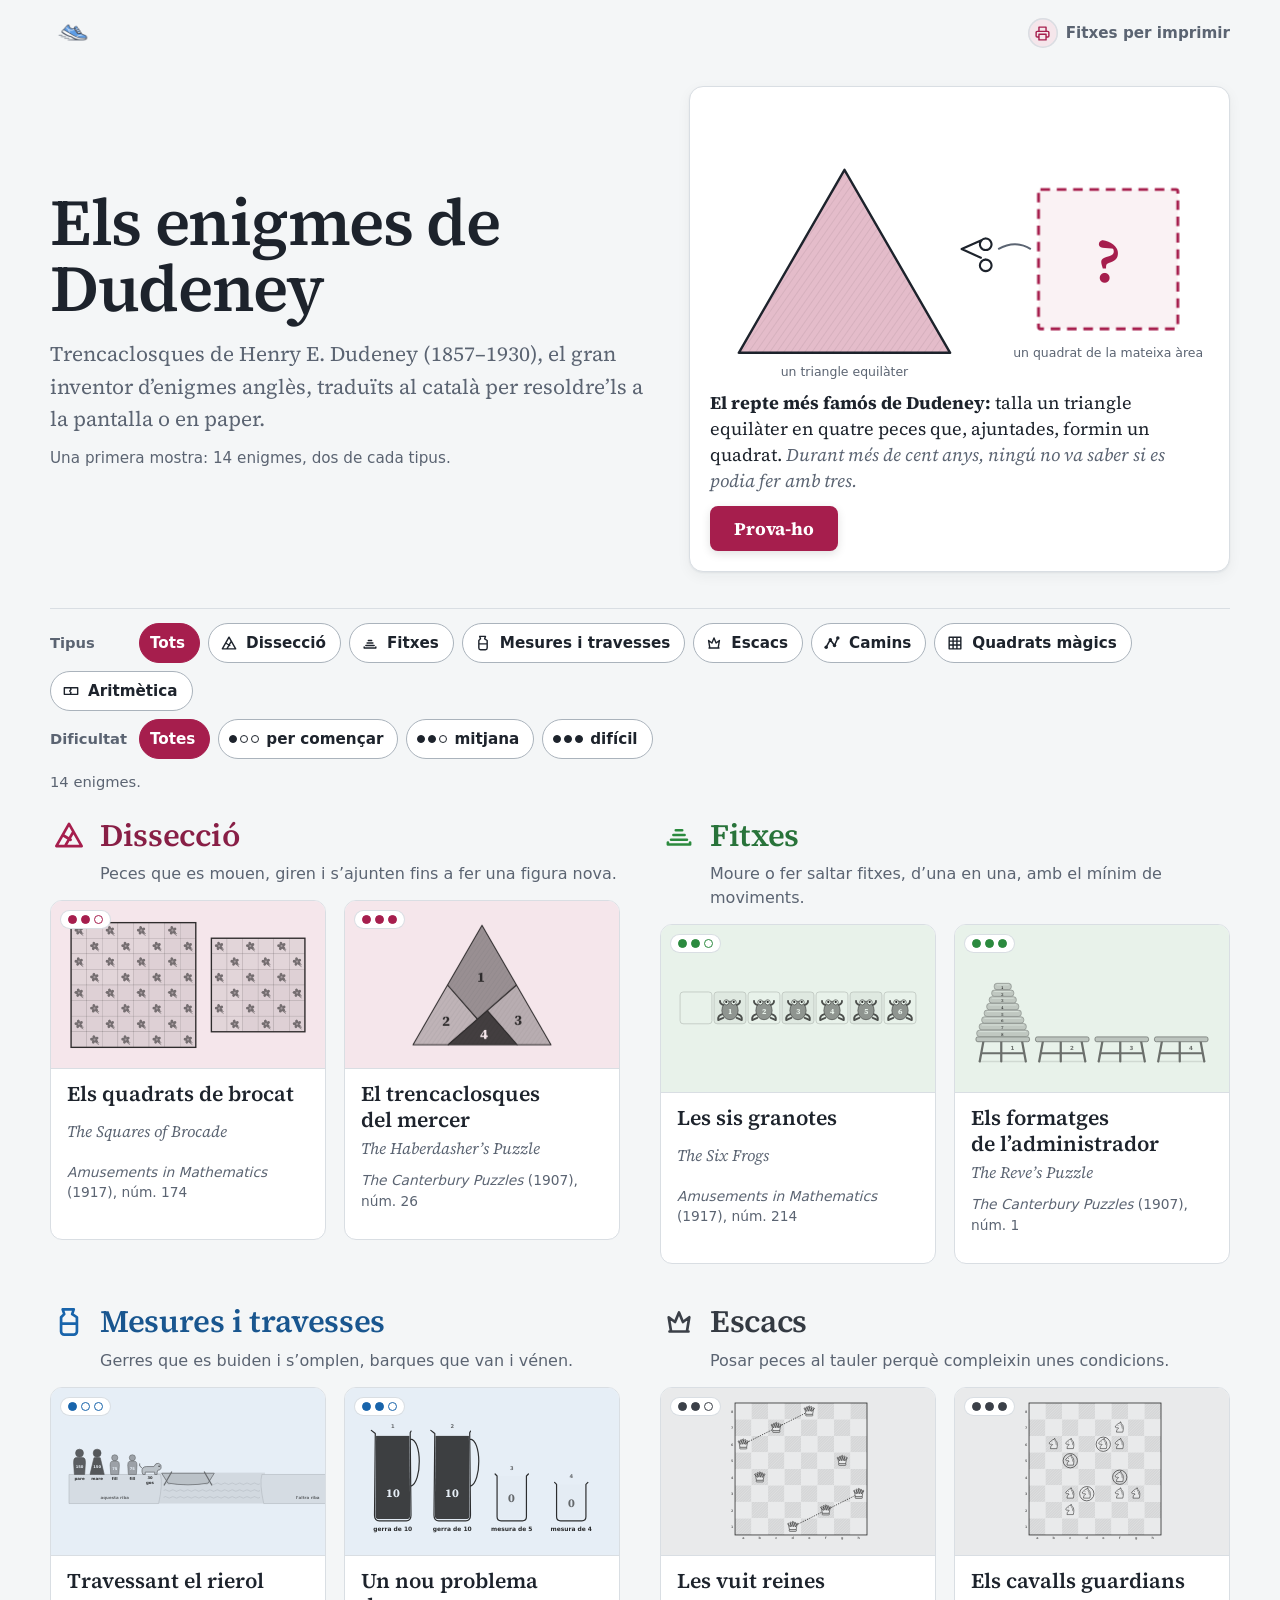
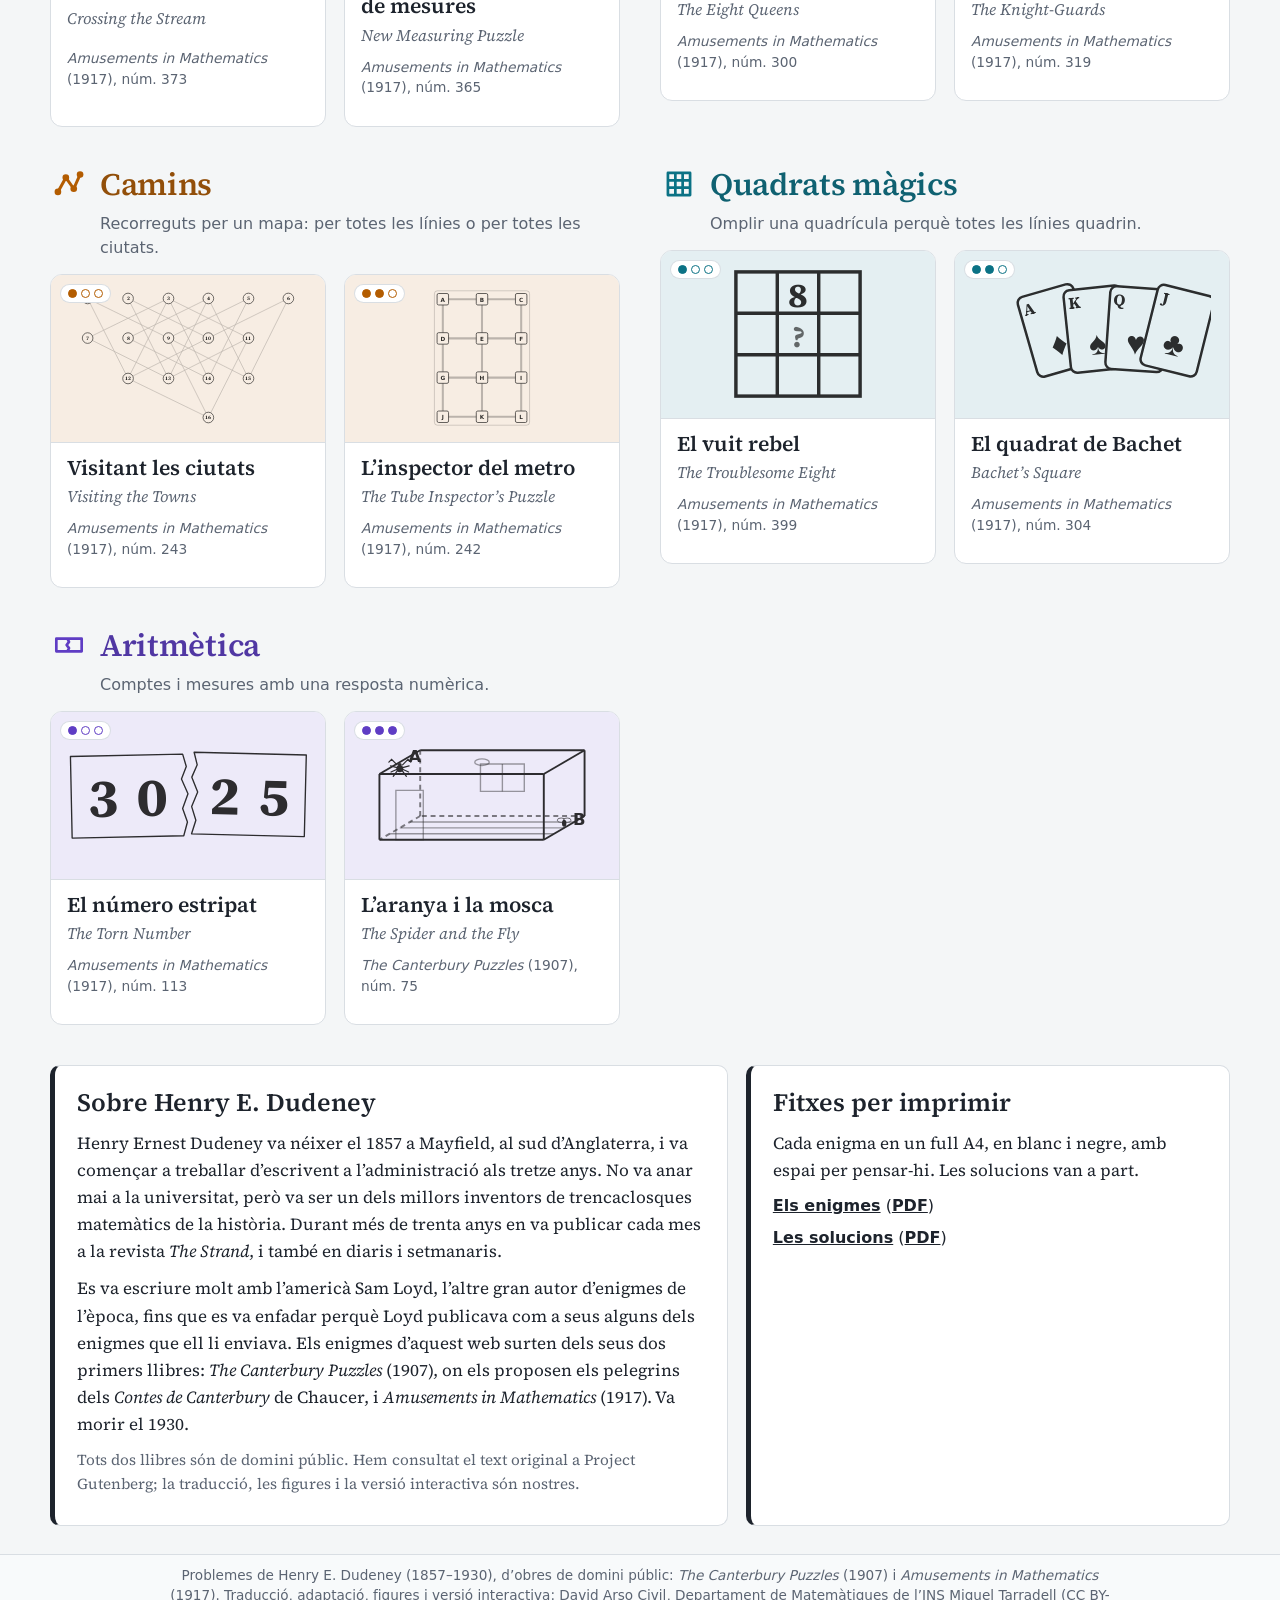
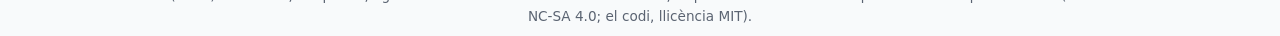
==== index.html @ c4d6ae4c "Auto-extract uploaded zip" ====
<!DOCTYPE html>
<html lang="ca">
<head>
    <meta charset="UTF-8">
    <meta name="viewport" content="width=device-width, initial-scale=1.0">
    <meta name="description" content="Els enigmes de Henry E. Dudeney (1857–1930), traduïts al català i fets interactius: dissecció, fitxes, mesures, escacs, camins, quadrats màgics i aritmètica. Per jugar a la pantalla o en paper.">
    <title>Els enigmes de Dudeney</title>
    <link rel="icon" href="icon.png">
    <link rel="stylesheet" href="css/fonts.css?v=4b616bd3">
    <link rel="stylesheet" href="css/tokens.css?v=8a20f823">
    <link rel="stylesheet" href="css/dudeney.css?v=924696cb">
    <link rel="stylesheet" href="css/taulers.css?v=a36d3f84">
</head>
<body class="pag-portada" data-tipus="disseccio">
    <header class="barra-portada">
        <a href="https://step-quiz.net/" class="home-icon-link" title="Tornar a step-quiz.net" aria-label="Tornar a step-quiz.net">
            <img src="icon.png" alt="Inici">
        </a>
        <a class="per-imprimir" href="imprimir/enigmes.html"><span class="icona-enllac" aria-hidden="true"><svg viewBox="0 0 24 24"><path d="M7 9V3h10v6M7 17H4.5A1.5 1.5 0 0 1 3 15.5v-5A1.5 1.5 0 0 1 4.5 9h15a1.5 1.5 0 0 1 1.5 1.5v5a1.5 1.5 0 0 1-1.5 1.5H17M7 13h10v8H7z" fill="none" stroke="currentColor" stroke-width="2" stroke-linejoin="round"/></svg></span>Fitxes per imprimir</a>
    </header>

    <main class="portada">
        <section class="presentacio" aria-labelledby="titol-portada">
            <div>
                <h1 id="titol-portada">Els enigmes de Dudeney</h1>
                <p class="entrada">Trencaclosques de Henry E. Dudeney (1857–1930), el gran inventor d’enigmes anglès, traduïts al català per resoldre’ls a la pantalla o en paper.</p>
                <p class="mostra" id="resum-progres">Una primera mostra: dos enigmes de cada tipus.</p>
            </div>
            <figure class="repte">
                <svg viewBox="0 0 520 290" role="img" aria-labelledby="repte-text">
                    <defs>
                        <pattern id="teixit-portada" patternUnits="userSpaceOnUse" width="6" height="6" patternTransform="rotate(35)">
                            <line class="fil-portada" x1="0" y1="0" x2="0" y2="6"/>
                        </pattern>
                    </defs>
                    <polygon class="tela-portada" points="30,258 250,258 140,67.5"/>
                    <polygon class="teixit-portada" points="30,258 250,258 140,67.5" fill="url(#teixit-portada)"/>
                    <path class="tisores" d="M262 150 l20 -9 M262 150 l20 9 M287 139 a6 6 0 1 0 0.1 0 M287 161 a6 6 0 1 0 0.1 0"/>
                    <path class="fletxa-portada" d="M300 150 Q318 140 334 150"/>
                    <rect class="quadrat-portada" x="342" y="88" width="145" height="145" rx="2"/>
                    <text class="interrogant" x="414.5" y="162">?</text>
                    <text class="peu-dibuix" x="140" y="282">un triangle equilàter</text>
                    <text class="peu-dibuix" x="414.5" y="262">un quadrat de la mateixa àrea</text>
                </svg>
                <figcaption id="repte-text">
                    <strong>El repte més famós de Dudeney:</strong> talla un triangle equilàter en quatre peces que, ajuntades, formin un quadrat.
                    <em>Durant més de cent anys, ningú no va saber si es podia fer amb tres.</em>
                    <br><a class="btn-principal" href="enigma.html?p=mercer">Prova-ho</a>
                </figcaption>
            </figure>
        </section>

        <section class="filtres" aria-label="Filtres">
            <div class="filtre" id="filtre-tipus" role="group" aria-label="Tipus d’enigma"><span class="filtre-nom">Tipus</span></div>
            <div class="filtre" id="filtre-dificultat" role="group" aria-label="Dificultat"><span class="filtre-nom">Dificultat</span></div>
            <p class="resum-filtre" id="resum-filtre" aria-live="polite"></p>
        </section>

        <div class="capitols" id="capitols"></div>

        <div class="sobre">
            <section aria-labelledby="sobre-dudeney">
                <h2 id="sobre-dudeney">Sobre Henry E. Dudeney</h2>
                <p>Henry Ernest Dudeney va néixer el 1857 a Mayfield, al sud d’Anglaterra, i va començar a treballar d’escrivent a l’administració als tretze anys. No va anar mai a la universitat, però va ser un dels millors inventors de trencaclosques matemàtics de la història. Durant més de trenta anys en va publicar cada mes a la revista <cite>The Strand</cite>, i també en diaris i setmanaris.</p>
                <p>Es va escriure molt amb l’americà Sam Loyd, l’altre gran autor d’enigmes de l’època, fins que es va enfadar perquè Loyd publicava com a seus alguns dels enigmes que ell li enviava. Els enigmes d’aquest web surten dels seus dos primers llibres: <cite>The Canterbury Puzzles</cite> (1907), on els proposen els pelegrins dels <cite>Contes de Canterbury</cite> de Chaucer, i <cite>Amusements in Mathematics</cite> (1917). Va morir el 1930.</p>
                <p class="nota-font">Tots dos llibres són de domini públic. Hem consultat el text original a Project Gutenberg; la traducció, les figures i la versió interactiva són nostres.</p>
            </section>
            <section aria-labelledby="titol-fitxes">
                <h2 id="titol-fitxes">Fitxes per imprimir</h2>
                <p>Cada enigma en un full A4, en blanc i negre, amb espai per pensar-hi. Les solucions van a part.</p>
                <ul class="fitxes">
                    <li><a href="imprimir/enigmes.html">Els enigmes</a> (<a href="imprimir/enigmes.pdf">PDF</a>)</li>
                    <li><a href="imprimir/solucions.html">Les solucions</a> (<a href="imprimir/solucions.pdf">PDF</a>)</li>
                </ul>
            </section>
        </div>
    </main>

    <footer class="peu-llicencia">
        <p>
            Problemes de Henry E. Dudeney (1857–1930), d’obres de domini públic: <cite>The Canterbury Puzzles</cite> (1907) i
            <cite>Amusements in Mathematics</cite> (1917). Traducció, adaptació, figures i versió interactiva: David Arso Civil,
            Departament de Matemàtiques de l’INS Miquel Tarradell (CC BY-NC-SA 4.0; el codi, llicència MIT).
        </p>
    </footer>

    <script src="js/comu/comu.js?v=ad0e0a2b" defer></script>
    <script src="js/comu/registre.js?v=2ab01f93" defer></script>
    <script src="js/comu/cerca.js?v=667de718" defer></script>
    <script src="js/comu/fraccio.js?v=8e60dce4" defer></script>
    <script src="js/disseccio/motor.js?v=200cb69a" defer></script>
    <script src="js/fitxes/motor.js?v=6ac05856" defer></script>
    <script src="js/mesures/motor.js?v=00381ed2" defer></script>
    <script src="js/escacs/motor.js?v=8f2335d8" defer></script>
    <script src="js/camins/motor.js?v=4bffaa9f" defer></script>
    <script src="js/quadrats/motor.js?v=240d9b1c" defer></script>
    <script src="js/aritmetica/motor.js?v=be9170a6" defer></script>
    <script src="js/disseccio/problemes.js?v=cd286f31" defer></script>
    <script src="js/fitxes/problemes.js?v=51d2da56" defer></script>
    <script src="js/mesures/problemes.js?v=ce093397" defer></script>
    <script src="js/escacs/problemes.js?v=d3d8882f" defer></script>
    <script src="js/camins/problemes.js?v=60efb8e3" defer></script>
    <script src="js/quadrats/problemes.js?v=ddc264b9" defer></script>
    <script src="js/aritmetica/problemes.js?v=6590eac6" defer></script>
    <script src="js/disseccio/tauler.js?v=71f94063" defer></script>
    <script src="js/fitxes/tauler.js?v=deb78f12" defer></script>
    <script src="js/mesures/tauler.js?v=e3fcabd6" defer></script>
    <script src="js/escacs/tauler.js?v=5f1dfe73" defer></script>
    <script src="js/camins/tauler.js?v=7b11f6ba" defer></script>
    <script src="js/quadrats/tauler.js?v=61bbab9a" defer></script>
    <script src="js/aritmetica/tauler.js?v=9fa76042" defer></script>
    <script src="js/portada.js?v=d95af83b" defer></script>
</body>
</html>
---- css/fonts.css ----
/*
============================================================================
PROJECTE: dudeney (Step Quiz, vanilla JS)
FITXER: css/fonts.css
ROL: La lletra dels títols, dels enunciats i dels nombres dels taulers:
     Source Serif 4 (Adobe, llicència SIL OFL 1.1: fonts/LICENSE-SourceSerif4.md).
     Fitxers locals: el web no demana res a cap altre servidor.
ARQUITECTURA: Una variable (pesos 400–700) per a la rodona i la cursiva 400,
     partides en llatí bàsic i llatí ampliat (unicode-range).
DEPENDÈNCIES: fonts/*.woff2
============================================================================
*/
@font-face {
    font-family: 'Source Serif 4';
    font-style: normal;
    font-weight: 400 700;
    font-display: swap;
    src: url('../fonts/source-serif-4-latin.woff2') format('woff2');
    unicode-range:
        U+0000-00FF, U+0131, U+0152-0153, U+02BB-02BC, U+02C6, U+02DA, U+02DC, U+0304, U+0308, U+0329, U+2000-206F,
        U+20AC, U+2122, U+2191, U+2193, U+2212, U+2215, U+FEFF, U+FFFD;
}
@font-face {
    font-family: 'Source Serif 4';
    font-style: normal;
    font-weight: 400 700;
    font-display: swap;
    src: url('../fonts/source-serif-4-latin-ext.woff2') format('woff2');
    unicode-range:
        U+0100-02BA, U+02BD-02C5, U+02C7-02CC, U+02CE-02D7, U+02DD-02FF, U+0304, U+0308, U+0329, U+1D00-1DBF,
        U+1E00-1E9F, U+1EF2-1EFF, U+2020, U+20A0-20AB, U+20AD-20C0, U+2113, U+2C60-2C7F, U+A720-A7FF;
}
@font-face {
    font-family: 'Source Serif 4';
    font-style: italic;
    font-weight: 400;
    font-display: swap;
    src: url('../fonts/source-serif-4-latin-italic.woff2') format('woff2');
    unicode-range:
        U+0000-00FF, U+0131, U+0152-0153, U+02BB-02BC, U+02C6, U+02DA, U+02DC, U+0304, U+0308, U+0329, U+2000-206F,
        U+20AC, U+2122, U+2191, U+2193, U+2212, U+2215, U+FEFF, U+FFFD;
}
@font-face {
    font-family: 'Source Serif 4';
    font-style: italic;
    font-weight: 400;
    font-display: swap;
    src: url('../fonts/source-serif-4-latin-ext-italic.woff2') format('woff2');
    unicode-range:
        U+0100-02BA, U+02BD-02C5, U+02C7-02CC, U+02CE-02D7, U+02DD-02FF, U+0304, U+0308, U+0329, U+1D00-1DBF,
        U+1E00-1E9F, U+1EF2-1EFF, U+2020, U+20A0-20AB, U+20AD-20C0, U+2113, U+2C60-2C7F, U+A720-A7FF;
}
---- css/tokens.css ----
/*
============================================================================
PROJECTE: dudeney (Step Quiz, vanilla JS)
FITXER: css/tokens.css
ROL: Els colors, les lletres i les mides de tot el web, en mode clar i fosc.
     Cada tipus d'enigma té un color propi (--c-<tipus>); la pàgina posa el del
     seu enigma a --tema amb l'atribut data-tipus (del <body> o d'una placa).
     El color no és mai l'única pista: el que és correcte o incorrecte també es
     diu amb text, amb ✓ / ✗ o amb un traç diferent.
DEPENDÈNCIES: cap. Es carrega abans de css/dudeney.css i css/taulers.css.
============================================================================
*/
:root {
    color-scheme: light dark;

    /* Tinta i paper */
    --tinta: #1d232c;
    --tinta-suau: #5b6472;
    --paper: #f4f6f7;
    --panell: #ffffff;
    --panell-2: #f8fafb;
    --linia: #d9dee3;
    --linia-forta: #aab3bc;

    /* Estats */
    --ok: #1f7a4a;
    --ok-fons: #e5f4eb;
    --ok-vora: #a9d8bc;
    --error: #b42318;
    --error-fons: #fdeceb;
    --error-vora: #f3b8b2;
    --info: #2a4a6b;
    --info-fons: #edf2f7;
    --info-vora: #c5d3e2;

    /* Un color per a cada tipus d'enigma */
    --c-disseccio: #a61e4d;
    --c-fitxes: #2b8a3e;
    --c-mesures: #1864ab;
    --c-escacs: #3b4048;
    --c-camins: #b35c00;
    --c-quadrats: #0b7285;
    --c-aritmetica: #5f3dc4;

    /* El color de l'enigma de la pàgina (el canvia data-tipus) */
    --tema: #3b4048;

    /* Lletres */
    --serif: 'Source Serif 4', 'Iowan Old Style', 'Palatino Linotype', Palatino, Georgia, serif;
    --sans: system-ui, -apple-system, 'Segoe UI', Roboto, Ubuntu, 'Helvetica Neue', Arial, sans-serif;

    /* Escala (1,25) */
    --t-0: 0.8rem;
    --t-1: 1rem;
    --t-2: 1.25rem;
    --t-3: 1.563rem;
    --t-4: 1.953rem;
    --t-5: 2.441rem;
    --t-6: 3.052rem;

    --radi: 10px;
    --radi-petit: 6px;
    --ombra: 0 1px 2px rgba(29, 35, 44, 0.06), 0 4px 14px rgba(29, 35, 44, 0.05);
    --ombra-aixecada: 0 6px 18px rgba(29, 35, 44, 0.22);
}

[data-tipus='disseccio'] {
    --tema: var(--c-disseccio);
}
[data-tipus='fitxes'] {
    --tema: var(--c-fitxes);
}
[data-tipus='mesures'] {
    --tema: var(--c-mesures);
}
[data-tipus='escacs'] {
    --tema: var(--c-escacs);
}
[data-tipus='camins'] {
    --tema: var(--c-camins);
}
[data-tipus='quadrats'] {
    --tema: var(--c-quadrats);
}
[data-tipus='aritmetica'] {
    --tema: var(--c-aritmetica);
}

/* Tints del color del tema, barrejats amb el color del panell (així també van bé en mode fosc).
   Es tornen a calcular a cada element que canvia el tema (les plaques de la portada en porten un). */
:root,
[data-tipus] {
    --tema-clar: color-mix(in srgb, var(--tema) 11%, var(--panell));
    --tema-mig: color-mix(in srgb, var(--tema) 32%, var(--panell));
    --tema-fort: color-mix(in srgb, var(--tema) 78%, var(--tinta));
}

@media (prefers-color-scheme: dark) {
    :root {
        --tinta: #e6e9ed;
        --tinta-suau: #a3acb7;
        --paper: #12161b;
        --panell: #1b2128;
        --panell-2: #20272f;
        --linia: #313a44;
        --linia-forta: #4b5663;

        --ok: #7fd3a2;
        --ok-fons: #15301f;
        --ok-vora: #2a5a3c;
        --error: #ff9b8f;
        --error-fons: #3a1714;
        --error-vora: #6b2a24;
        --info: #b8cde3;
        --info-fons: #1c2836;
        --info-vora: #34485e;

        --c-disseccio: #f0739b;
        --c-fitxes: #69c97f;
        --c-mesures: #74b0ec;
        --c-escacs: #b8c0ca;
        --c-camins: #f0a04b;
        --c-quadrats: #4fc3d4;
        --c-aritmetica: #a991f5;

        --ombra: 0 1px 2px rgba(0, 0, 0, 0.4), 0 4px 14px rgba(0, 0, 0, 0.3);
        --ombra-aixecada: 0 8px 22px rgba(0, 0, 0, 0.55);
    }
    :root,
    [data-tipus] {
        --tema-fort: color-mix(in srgb, var(--tema) 85%, var(--tinta));
    }
}
---- css/dudeney.css ----
/*
============================================================================
PROJECTE: dudeney (Step Quiz, vanilla JS)
FITXER: css/dudeney.css
ROL: L'aspecte comú de totes les pàgines: capçalera, «Com es juga?», el
     panell de l'enigma (enunciat a l'esquerra i tauler a la dreta en pantalles
     amples), missatges, botons, pistes, solució, nota, diàleg «Escull…», peu,
     i la portada (presentació, filtres, capítols i plaques).
ARQUITECTURA: Només fa servir les variables de css/tokens.css. Els taulers de
     cada tipus d'enigma tenen els seus estils a css/taulers.css.
     Família visual de step-quiz (operacions, inaba): capçalera compacta amb la
     sabatilla, panell amb la vora de dalt del color del tema, «Escull…».
DEPENDÈNCIES: css/fonts.css, css/tokens.css
============================================================================
*/
* {
    box-sizing: border-box;
}
html {
    -webkit-text-size-adjust: 100%;
    text-size-adjust: 100%;
}
body {
    margin: 0;
    padding: 0 16px 0 16px;
    font-family: var(--sans);
    font-size: 1rem;
    line-height: 1.5;
    color: var(--tinta);
    background: var(--paper);
    min-height: 100vh;
    min-height: 100dvh;
    display: flex;
    flex-direction: column;
}
button,
a,
[role='button'],
[tabindex] {
    touch-action: manipulation;
}
a {
    color: inherit;
}
:focus-visible {
    outline: 3px solid var(--tema);
    outline-offset: 2px;
    border-radius: 3px;
}
[hidden] {
    display: none !important;
}
.visualment-amagat {
    position: absolute !important;
    width: 1px;
    height: 1px;
    overflow: hidden;
    clip: rect(0 0 0 0);
    white-space: nowrap;
}

/* ══════════════════════════════════════════════
   CAPÇALERA (compacta, com a inaba: tornar · sabatilla + nom · per imprimir)
══════════════════════════════════════════════ */
.capcalera {
    width: 100%;
    max-width: 1180px;
    margin: 0 auto;
    padding: 10px 0 6px 0;
    display: grid;
    grid-template-columns: 1fr auto 1fr;
    grid-template-areas: 'tornar titol imprimir';
    align-items: center;
    gap: 4px 12px;
}
.capcalera .tornar {
    grid-area: tornar;
    justify-self: start;
}
.capcalera .title-row {
    grid-area: titol;
}
.capcalera .per-imprimir {
    grid-area: imprimir;
    justify-self: end;
}
@media (max-width: 760px) {
    .capcalera {
        grid-template-columns: 1fr auto;
        grid-template-areas:
            'tornar imprimir'
            'titol titol';
    }
}
.tornar,
.per-imprimir {
    display: inline-flex;
    align-items: center;
    gap: 8px;
    color: var(--tinta-suau);
    text-decoration: none;
    font-weight: 600;
    font-size: 0.95rem;
}
.tornar:hover,
.per-imprimir:hover {
    color: var(--tema-fort);
    text-decoration: underline;
}
.icona-enllac {
    flex-shrink: 0;
    width: 30px;
    height: 30px;
    display: inline-flex;
    align-items: center;
    justify-content: center;
    border-radius: 50%;
    background: var(--tema-clar);
    color: var(--tema);
    box-shadow: inset 0 0 0 1.5px var(--linia);
    transition:
        transform 0.2s ease,
        background 0.2s,
        color 0.2s;
}
.icona-enllac svg {
    width: 17px;
    height: 17px;
}
@media (hover: hover) {
    .tornar:hover .icona-enllac,
    .per-imprimir:hover .icona-enllac {
        background: var(--tema);
        color: var(--panell);
    }
    .tornar:hover .icona-enllac {
        transform: translateX(-3px);
    }
}
.title-row {
    display: flex;
    align-items: center;
    justify-content: center;
    gap: 10px;
    margin: 0;
}
.home-icon-link {
    display: block;
    width: 46px;
    height: 46px;
    flex-shrink: 0;
    opacity: 0.78;
    transition: opacity 0.2s ease;
}
.home-icon-link:hover {
    opacity: 1;
    animation: home-blink-shake 0.55s ease forwards;
}
.home-icon-link img {
    width: 100%;
    height: 100%;
    object-fit: contain;
}
.nom-lloc {
    margin: 0;
    font-family: var(--serif);
    font-size: var(--t-3);
    font-weight: 600;
    letter-spacing: -0.005em;
    line-height: 1.15;
}
.nom-lloc a {
    text-decoration: none;
}
.nom-lloc a:hover {
    color: var(--tema-fort);
}

/* ══════════════════════════════════════════════
   «COM ES JUGA?» (plegat d'entrada)
══════════════════════════════════════════════ */
.instruccions {
    width: 100%;
    max-width: 1180px;
    margin: 4px auto 10px auto;
    background: var(--panell);
    border: 1px solid var(--linia);
    border-radius: var(--radi);
}
.instruccions > summary {
    cursor: pointer;
    list-style: none;
    display: flex;
    align-items: center;
    gap: 10px;
    min-height: 44px;
    padding: 4px 16px;
    font-weight: 700;
    color: var(--tema-fort);
    border-radius: calc(var(--radi) - 1px);
    transition:
        background 0.15s,
        color 0.15s;
}
.instruccions[open] > summary {
    border-radius: calc(var(--radi) - 1px) calc(var(--radi) - 1px) 0 0;
}
.instruccions > summary::-webkit-details-marker {
    display: none;
}
.instruccions > summary::before {
    content: '▸';
    display: inline-block;
    font-size: 1.8em;
    line-height: 0.8;
    transition: transform 0.2s;
}
.instruccions[open] > summary::before {
    transform: rotate(90deg);
}
@media (hover: hover) {
    .instruccions > summary:hover {
        background: var(--tema-clar);
    }
    .instruccions:has(> summary:hover) {
        border-color: var(--tema);
    }
}
.instr-cos {
    padding: 0 20px 16px 20px;
}
.instr-cos ul {
    margin: 4px 0 0 0;
    padding-left: 1.2em;
}
.instr-cos li + li {
    margin-top: 4px;
}
.instr-cos .tecles {
    margin: 10px 0 0 0;
    color: var(--tinta-suau);
    font-size: 0.92rem;
}
kbd {
    display: inline-block;
    min-width: 1.6em;
    padding: 0 5px;
    border: 1px solid var(--linia-forta);
    border-bottom-width: 2px;
    border-radius: 4px;
    background: var(--panell-2);
    font-family: var(--sans);
    font-size: 0.85em;
    text-align: center;
}

/* ══════════════════════════════════════════════
   PANELL DE L'ENIGMA
══════════════════════════════════════════════ */
.panel {
    width: 100%;
    max-width: 1180px;
    margin: 0 auto;
    background: var(--panell);
    border: 1px solid var(--linia);
    border-top: 6px solid var(--tema);
    border-radius: var(--radi);
    box-shadow: var(--ombra);
}
.header-info {
    display: flex;
    flex-wrap: wrap;
    align-items: center;
    gap: 6px 18px;
    padding: 7px 16px;
    background: var(--tema-clar);
    border-bottom: 1px solid var(--linia);
    font-weight: 700;
}
.tipus-enigma {
    display: inline-flex;
    align-items: center;
    gap: 8px;
    color: var(--tema-fort);
}
.emblema {
    display: inline-flex;
    width: 26px;
    height: 26px;
}
.emblema svg {
    width: 100%;
    height: 100%;
}
.dificultat {
    display: inline-flex;
    gap: 4px;
    margin-left: 4px;
}
.dificultat i {
    width: 9px;
    height: 9px;
    border-radius: 50%;
    border: 1.5px solid var(--tema);
}
.dificultat i.ple {
    background: var(--tema);
}
.level-text {
    color: var(--tinta);
}
.ja-resolt {
    display: inline-block;
    margin-left: 8px;
    padding: 1px 9px;
    border-radius: 99px;
    background: var(--ok-fons);
    color: var(--ok);
    font-size: 0.82em;
    vertical-align: middle;
}
.score-text {
    margin-left: auto;
    color: var(--tinta-suau);
    font-variant-numeric: tabular-nums;
}
.nav-problemes {
    display: flex;
    gap: 8px;
}

/* ---- Botons ---- */
.btn-principal,
.btn-sec,
.btn-nav {
    font: inherit;
    font-weight: 700;
    border-radius: 8px;
    cursor: pointer;
    min-height: 44px;
}
.btn-principal {
    background: var(--tema);
    color: var(--panell);
    border: none;
    padding: 10px 24px;
    box-shadow: 0 3px 10px rgba(0, 0, 0, 0.12);
}
.btn-sec {
    white-space: nowrap;
    background: var(--panell);
    color: var(--tema-fort);
    border: 2px solid var(--linia-forta);
    padding: 7px 16px;
}
.btn-sec:disabled {
    opacity: 0.4;
    cursor: default;
}
.btn-nav {
    display: inline-flex;
    align-items: center;
    justify-content: center;
    background: var(--panell);
    color: var(--tema-fort);
    border: 2px solid var(--linia-forta);
    min-width: 48px;
    padding: 4px 12px;
}
.btn-nav svg {
    display: block;
    width: 22px;
    height: 22px;
}
.btn-nav:disabled {
    opacity: 0.35;
    cursor: default;
}
@media (hover: hover) {
    .btn-principal:hover {
        filter: brightness(1.08);
    }
    .btn-sec:not(:disabled):hover,
    .btn-nav:not(:disabled):hover {
        border-color: var(--tema);
        background: var(--tema-clar);
    }
}
.btn-text {
    font: inherit;
    font-size: 0.88rem;
    background: none;
    border: none;
    color: var(--tinta-suau);
    text-decoration: underline;
    cursor: pointer;
    padding: 8px 0;
}

/* ---- Enunciat i tauler ---- */
.enigma {
    display: grid;
    grid-template-columns: minmax(0, 1fr);
}
.enunciat {
    padding: 18px 24px 8px 24px;
}
.enunciat h1 {
    margin: 0;
    font-family: var(--serif);
    font-size: var(--t-5);
    font-weight: 600;
    line-height: 1.08;
    letter-spacing: -0.012em;
    text-wrap: balance;
}
.original {
    margin: 8px 0 16px 0;
    font-family: var(--serif);
    color: var(--tinta-suau);
    font-size: 1.02rem;
}
.original cite {
    font-style: italic;
}
.text {
    font-family: var(--serif);
    font-size: 1.125rem;
    line-height: 1.68;
    max-width: 64ch;
    hyphens: auto;
}
.text p {
    margin: 0 0 0.85em 0;
}
.text .dialeg {
    margin-left: 0;
}
.text figure {
    margin: 14px 0 18px 0;
}
.text figcaption {
    font-family: var(--sans);
    font-size: 0.88rem;
    color: var(--tinta-suau);
    margin-top: 4px;
}
.text .pantalla {
    /* el que canvia a la pantalla respecte del llibre (p. ex. les peces ja tallades) */
    font-family: var(--sans);
    font-size: 0.98rem;
    line-height: 1.5;
    padding: 9px 14px;
    border-left: 4px solid var(--tema);
    background: var(--tema-clar);
    border-radius: 0 var(--radi-petit) var(--radi-petit) 0;
}
.joc {
    padding: 12px 16px 16px 16px;
    border-top: 1px solid var(--linia);
    min-width: 0;
}
@media (min-width: 980px) {
    .enigma {
        grid-template-columns: minmax(0, 0.86fr) minmax(0, 1.14fr);
    }
    .joc {
        border-top: none;
        border-left: 1px solid var(--linia);
        position: sticky;
        top: 8px;
        align-self: start;
    }
    .enunciat {
        padding: 22px 30px 14px 30px;
    }
}
.regla {
    margin: 2px 0 8px 0;
    text-align: center;
    font-weight: 650;
    font-size: 1.04rem;
    color: var(--tinta);
    text-wrap: balance;
}
.tauler-wrap {
    display: flex;
    flex-direction: column;
    align-items: center;
    min-width: 0;
}
.estat-joc {
    margin: 8px 0 0 0;
    min-height: 1.5em;
    display: flex;
    flex-wrap: wrap;
    justify-content: center;
    gap: 2px 22px;
    text-align: center;
    color: var(--tinta-suau);
    font-variant-numeric: tabular-nums;
}
.estat-joc b {
    color: var(--tinta);
}
.accions {
    display: flex;
    flex-wrap: wrap;
    justify-content: center;
    gap: 10px;
    padding-top: 10px;
}

/* ---- Missatges (error / encert / informació) ---- */
.missatge {
    margin: 10px auto 2px auto;
    padding: 10px 16px;
    max-width: 560px;
    text-align: center;
    border-radius: var(--radi);
    font-weight: 600;
    line-height: 1.45;
    animation: apareix 0.25s ease-out;
}
.missatge:empty {
    display: none;
}
.missatge ul {
    list-style: none;
    margin: 6px 0 0 0;
    padding: 0;
    font-weight: 500;
}
.missatge li + li {
    margin-top: 2px;
}
.missatge .btn-principal {
    margin-top: 12px;
}
.missatge.error {
    color: var(--error);
    background: var(--error-fons);
    border: 1px solid var(--error-vora);
}
.missatge.ok {
    color: var(--ok);
    background: var(--ok-fons);
    border: 1px solid var(--ok-vora);
}
.missatge.info {
    color: var(--info);
    background: var(--info-fons);
    border: 1px solid var(--info-vora);
}
.missatge-titol {
    font-size: 1.05rem;
}

/* ---- Pistes, solució i nota ---- */
.ajuda {
    border-top: 1px solid var(--linia);
    padding: 14px 24px 20px 24px;
    display: grid;
    gap: 12px;
}
@media (min-width: 980px) {
    .ajuda {
        padding: 16px 30px 24px 30px;
    }
}
.pistes h2,
.desplegable > summary {
    font-family: var(--serif);
    font-size: var(--t-2);
    font-weight: 600;
    margin: 0;
}
.pistes {
    display: grid;
    gap: 8px;
}
.pistes-cap {
    display: flex;
    flex-wrap: wrap;
    align-items: center;
    gap: 8px 16px;
}
.pistes ol {
    margin: 0;
    padding: 0;
    list-style: none;
    display: grid;
    gap: 8px;
    counter-reset: pista;
}
.pistes li {
    counter-increment: pista;
    position: relative;
    padding: 8px 14px 8px 46px;
    background: var(--panell-2);
    border: 1px solid var(--linia);
    border-radius: var(--radi-petit);
    font-family: var(--serif);
    font-size: 1.06rem;
    line-height: 1.55;
    max-width: 78ch;
    animation: apareix 0.25s ease-out;
}
.pistes li::before {
    content: counter(pista);
    position: absolute;
    left: 12px;
    top: 9px;
    width: 24px;
    height: 24px;
    border-radius: 50%;
    background: var(--tema);
    color: var(--panell);
    font-family: var(--sans);
    font-size: 0.85rem;
    font-weight: 700;
    display: grid;
    place-items: center;
}
.desplegable {
    border: 1px solid var(--linia);
    border-radius: var(--radi);
    background: var(--panell);
}
.desplegable > summary {
    cursor: pointer;
    list-style: none;
    display: flex;
    align-items: center;
    gap: 10px;
    min-height: 48px;
    padding: 6px 16px;
    border-radius: calc(var(--radi) - 1px);
}
.desplegable > summary::-webkit-details-marker {
    display: none;
}
.desplegable > summary::before {
    content: '▸';
    font-family: var(--sans);
    color: var(--tema);
    font-size: 1.3em;
    transition: transform 0.2s;
}
.desplegable[open] > summary::before {
    transform: rotate(90deg);
}
.desplegable > summary {
    flex-wrap: wrap;
}
.desplegable > summary .avis {
    font-family: var(--sans);
    font-size: 0.86rem;
    font-weight: 500;
    color: var(--tinta-suau);
}
@media (hover: hover) {
    .desplegable > summary:hover {
        background: var(--tema-clar);
    }
}
.desplegable .cos {
    padding: 2px 20px 16px 20px;
}
.desplegable .cos .text {
    max-width: 72ch;
}
.desplegable .cos figure {
    margin: 12px 0 14px 0;
    display: flex;
    flex-direction: column;
    align-items: center;
}
.desplegable .cos figcaption {
    text-align: center;
}
.reproduccio {
    display: flex;
    flex-wrap: wrap;
    align-items: center;
    gap: 10px;
    margin: 6px 0 12px 0;
}
.nota .text h3 {
    font-family: var(--serif);
    font-size: 1.08rem;
    margin: 1em 0 0.3em 0;
}
.fonts-nota {
    font-family: var(--sans);
    font-size: 0.86rem;
    color: var(--tinta-suau);
    border-top: 1px solid var(--linia);
    padding-top: 8px;
    margin-top: 12px;
}
.fonts-nota ul {
    margin: 4px 0 0 0;
    padding-left: 1.2em;
}

/* ---- Repte extra (una pregunta amb un nombre) ---- */
.extra {
    margin: 12px auto 0 auto;
    max-width: 560px;
    padding: 12px 16px;
    border: 1.5px dashed var(--tema);
    border-radius: var(--radi);
    background: var(--tema-clar);
    text-align: center;
}
.extra p {
    margin: 0 0 8px 0;
    font-family: var(--serif);
    font-size: 1.05rem;
}
.extra form {
    display: inline-flex;
    flex-wrap: wrap;
    justify-content: center;
    gap: 8px;
}
.extra input {
    font: inherit;
    font-size: 1.1rem;
    width: 7.5em;
    min-height: 44px;
    padding: 4px 10px;
    border: 2px solid var(--linia-forta);
    border-radius: 8px;
    background: var(--panell);
    color: var(--tinta);
    text-align: center;
}
.extra .resposta-extra {
    margin: 8px 0 0 0;
    font-family: var(--sans);
    font-size: 0.95rem;
    font-weight: 600;
}
.extra .resposta-extra.be {
    color: var(--ok);
}
.extra .resposta-extra.malament {
    color: var(--error);
}

/* ---- Notes de les unitats antigues («quart», «lliura»…) ---- */
.unitat {
    font: inherit;
    color: inherit;
    background: none;
    border: none;
    padding: 0;
    margin: 0;
    cursor: help;
    text-decoration: underline dotted var(--tema);
    text-decoration-thickness: 2px;
    text-underline-offset: 3px;
    position: relative;
}
.bombolla {
    position: absolute;
    z-index: 30;
    left: 50%;
    bottom: calc(100% + 8px);
    transform: translateX(-50%);
    width: max-content;
    max-width: min(260px, 80vw);
    padding: 7px 11px;
    border-radius: 8px;
    background: var(--tinta);
    color: var(--panell);
    font-family: var(--sans);
    font-size: 0.86rem;
    font-weight: 500;
    line-height: 1.35;
    text-align: center;
    box-shadow: var(--ombra-aixecada);
    pointer-events: none;
    animation: apareix 0.15s ease-out;
}
.bombolla::after {
    content: '';
    position: absolute;
    left: 50%;
    top: 100%;
    transform: translateX(-50%);
    border: 6px solid transparent;
    border-top-color: var(--tinta);
}

/* ══════════════════════════════════════════════
   DIÀLEG «ESCULL UN ENIGMA»
══════════════════════════════════════════════ */
.dialeg-tria {
    border: none;
    border-radius: 14px;
    padding: 18px 20px;
    width: min(560px, calc(100vw - 24px));
    max-height: calc(100dvh - 32px);
    background: var(--panell);
    color: var(--tinta);
    box-shadow: 0 20px 50px rgba(0, 0, 0, 0.35);
}
.dialeg-tria::backdrop {
    background: rgba(18, 22, 27, 0.5);
}
.dialeg-tria h2 {
    margin: 0 0 4px 0;
    font-family: var(--serif);
    font-size: var(--t-3);
    font-weight: 600;
}
.dialeg-tria > p {
    margin: 0 0 12px 0;
    color: var(--tinta-suau);
    font-size: 0.92rem;
}
.tria-grups {
    display: grid;
    gap: 10px;
}
.tria-grup h3 {
    display: flex;
    align-items: center;
    gap: 8px;
    margin: 0 0 6px 0;
    font-size: 0.92rem;
    color: var(--tema-fort);
}
.tria-grup h3 .emblema {
    width: 20px;
    height: 20px;
}
.tria-grup .opcions {
    display: grid;
    grid-template-columns: 1fr 1fr;
    gap: 8px;
}
.tria-grup button {
    position: relative;
    font: inherit;
    text-align: left;
    min-height: 44px;
    padding: 6px 28px 6px 12px;
    border-radius: 8px;
    border: 2px solid var(--linia);
    background: var(--panell);
    color: var(--tinta);
    cursor: pointer;
    font-family: var(--serif);
    font-size: 1rem;
    line-height: 1.2;
}
.tria-grup button.fet::after {
    content: '✓';
    position: absolute;
    right: 9px;
    top: 50%;
    transform: translateY(-50%);
    color: var(--ok);
    font-family: var(--sans);
    font-weight: 700;
}
.tria-grup button.actual {
    border-color: var(--tema);
    box-shadow: 0 0 0 2px var(--tema);
}
@media (hover: hover) {
    .tria-grup button:hover {
        border-color: var(--tema);
        background: var(--tema-clar);
    }
}
@media (max-width: 460px) {
    .tria-grup .opcions {
        grid-template-columns: 1fr;
    }
}
.dialeg-peu {
    display: flex;
    justify-content: space-between;
    align-items: center;
    flex-wrap: wrap;
    gap: 10px;
    margin-top: 14px;
}

/* ══════════════════════════════════════════════
   PEU
══════════════════════════════════════════════ */
.peu-llicencia {
    margin: 22px -16px 0 -16px;
    margin-top: auto;
    padding: 10px 16px;
    background: var(--panell-2);
    border-top: 1px solid var(--linia);
    text-align: center;
    font-size: 0.85rem;
    color: var(--tinta-suau);
}
.peu-llicencia p {
    max-width: 960px;
    margin: 0 auto;
}
.peu-llicencia cite {
    font-style: italic;
}
main + .peu-llicencia,
.portada + .peu-llicencia {
    margin-top: 28px;
}

/* ══════════════════════════════════════════════
   PORTADA
══════════════════════════════════════════════ */
.portada {
    width: 100%;
    max-width: 1180px;
    margin: 0 auto;
}
.presentacio {
    display: grid;
    grid-template-columns: minmax(0, 1fr);
    gap: 22px;
    align-items: center;
    padding: 18px 0 26px 0;
}
@media (min-width: 900px) {
    .presentacio {
        grid-template-columns: minmax(0, 1.05fr) minmax(0, 0.95fr);
        gap: 40px;
        padding: 30px 0 36px 0;
    }
}
.presentacio h1 {
    margin: 0;
    font-family: var(--serif);
    font-weight: 600;
    font-size: clamp(2.4rem, 6vw, 4.1rem);
    line-height: 1.02;
    letter-spacing: -0.02em;
}
.presentacio .entrada {
    margin: 16px 0 0 0;
    font-family: var(--serif);
    font-size: clamp(1.12rem, 2vw, 1.3rem);
    line-height: 1.55;
    color: var(--tinta-suau);
    max-width: 36em;
}
.presentacio .mostra {
    margin: 12px 0 0 0;
    font-size: 0.95rem;
    color: var(--tinta-suau);
}
.repte {
    position: relative;
    margin: 0;
    padding: 18px 20px 20px 20px;
    background: var(--panell);
    border: 1px solid var(--linia);
    border-radius: 14px;
    box-shadow: var(--ombra);
}
.repte svg {
    display: block;
    width: 100%;
    height: auto;
}
.repte figcaption {
    margin-top: 6px;
    font-family: var(--serif);
    font-size: 1.12rem;
    line-height: 1.45;
}
.repte figcaption em {
    color: var(--tinta-suau);
}
.repte .btn-principal {
    display: inline-block;
    margin-top: 12px;
    text-decoration: none;
}

/* ---- Filtres ---- */
.filtres {
    display: grid;
    gap: 8px;
    padding: 14px 0 6px 0;
    border-top: 1px solid var(--linia);
}
.filtre {
    display: flex;
    flex-wrap: wrap;
    align-items: center;
    gap: 8px;
}
.filtre-nom {
    font-weight: 700;
    font-size: 0.92rem;
    color: var(--tinta-suau);
    min-width: 5.5em;
}
.xip {
    display: inline-flex;
    align-items: center;
    gap: 7px;
    min-height: 40px;
    padding: 4px 14px 4px 10px;
    border-radius: 99px;
    border: 1.5px solid var(--linia-forta);
    background: var(--panell);
    color: var(--tinta);
    font: inherit;
    font-size: 0.95rem;
    font-weight: 600;
    cursor: pointer;
}
.xip .emblema {
    width: 20px;
    height: 20px;
}
.xip[aria-pressed='true'] {
    border-color: var(--tema);
    background: var(--tema);
    color: var(--panell);
}
.xip[aria-pressed='true'] .emblema {
    filter: brightness(0) invert(1);
}
@media (prefers-color-scheme: dark) {
    .xip[aria-pressed='true'] .emblema {
        filter: brightness(0);
    }
}
@media (hover: hover) {
    .xip[aria-pressed='false']:hover {
        border-color: var(--tema);
        background: var(--tema-clar);
    }
}
.xip .punts {
    display: inline-flex;
    gap: 3px;
}
.xip .punts i {
    width: 8px;
    height: 8px;
    border-radius: 50%;
    border: 1.5px solid currentColor;
}
.xip .punts i.ple {
    background: currentColor;
}
.resum-filtre {
    margin: 4px 0 0 0;
    color: var(--tinta-suau);
    font-size: 0.92rem;
    min-height: 1.4em;
}

/* ---- Capítols (un per tipus) i plaques ---- */
.capitols {
    display: grid;
    grid-template-columns: minmax(0, 1fr);
    gap: 34px 40px;
    padding: 12px 0 0 0;
}
@media (min-width: 1100px) {
    .capitols {
        grid-template-columns: repeat(2, minmax(0, 1fr));
    }
}
.capitol {
    min-width: 0;
}
.capitol-cap .emblema {
    color: var(--tema);
}
.capitol-cap {
    display: flex;
    align-items: center;
    gap: 12px;
    margin-bottom: 4px;
}
.capitol-cap .emblema {
    width: 38px;
    height: 38px;
}
.capitol h2 {
    margin: 0;
    font-family: var(--serif);
    font-size: var(--t-4);
    font-weight: 600;
    letter-spacing: -0.01em;
    color: var(--tema-fort);
}
.capitol .descripcio {
    margin: 0 0 14px 50px;
    color: var(--tinta-suau);
    max-width: 60ch;
}
@media (max-width: 560px) {
    .capitol .descripcio {
        margin-left: 0;
    }
}
.plaques {
    display: grid;
    grid-template-columns: minmax(0, 1fr);
    gap: 18px;
}
@media (min-width: 560px) {
    .plaques {
        grid-template-columns: repeat(2, minmax(0, 1fr));
    }
}
.placa {
    position: relative;
    display: grid;
    grid-template-rows: auto 1fr;
    text-decoration: none;
    color: var(--tinta);
    background: var(--panell);
    border: 1px solid var(--linia);
    border-radius: 12px;
    overflow: hidden;
    transition:
        transform 0.18s ease,
        box-shadow 0.18s ease,
        border-color 0.18s;
}
.placa .gravat {
    position: relative;
    display: grid;
    place-items: center;
    height: 168px;
    background: var(--tema-clar);
    border-bottom: 1px solid var(--linia);
    padding: 14px 18px;
}
.placa .gravat > svg {
    width: 100%;
    height: 138px;
}
.placa .gravat .dificultat {
    position: absolute;
    left: 10px;
    top: 10px;
    margin: 0;
    padding: 4px 7px;
    border-radius: 99px;
    background: var(--panell);
    box-shadow: 0 0 0 1px var(--linia);
}
.placa .peu-placa {
    display: grid;
    gap: 4px;
    padding: 12px 16px 14px 16px;
}
.placa h3 {
    margin: 0;
    font-family: var(--serif);
    font-size: 1.32rem;
    font-weight: 600;
    line-height: 1.2;
}
.placa .titol-original {
    margin: 0;
    font-family: var(--serif);
    font-style: italic;
    color: var(--tinta-suau);
}
.placa h3 {
    text-wrap: balance;
}
.placa .meta {
    margin-top: 6px;
    font-size: 0.86rem;
    color: var(--tinta-suau);
}
.placa .resolt {
    position: absolute;
    top: 10px;
    right: 10px;
    padding: 2px 10px;
    border-radius: 99px;
    background: var(--ok-fons);
    color: var(--ok);
    border: 1px solid var(--ok-vora);
    font-size: 0.82rem;
    font-weight: 700;
}
@media (hover: hover) {
    .placa:hover {
        transform: translateY(-2px);
        box-shadow: var(--ombra);
        border-color: var(--tema);
    }
}
.placa:focus-visible {
    outline-offset: 3px;
}

/* ---- Sobre Dudeney i fitxes per imprimir ---- */
.sobre {
    display: grid;
    gap: 18px;
    margin: 40px 0 0 0;
}
@media (min-width: 900px) {
    .sobre {
        grid-template-columns: minmax(0, 1.4fr) minmax(0, 1fr);
    }
}
.sobre section {
    padding: 18px 22px;
    background: var(--panell);
    border: 1px solid var(--linia);
    border-left: 5px solid var(--tinta);
    border-radius: var(--radi);
}
.sobre h2 {
    margin: 0 0 8px 0;
    font-family: var(--serif);
    font-size: var(--t-3);
    font-weight: 600;
}
.sobre p {
    margin: 0 0 10px 0;
    font-family: var(--serif);
    font-size: 1.06rem;
    line-height: 1.6;
}
.sobre ul.fitxes {
    margin: 0;
    padding: 0;
    list-style: none;
    display: grid;
    gap: 8px;
}
.sobre ul.fitxes a {
    display: inline-flex;
    align-items: center;
    gap: 8px;
    font-weight: 600;
}

/* ══════════════════════════════════════════════
   PANTALLES ESTRETES I BAIXES
══════════════════════════════════════════════ */
@media (max-width: 600px) {
    body {
        padding: 0 10px;
    }
    .peu-llicencia {
        margin-left: -10px;
        margin-right: -10px;
    }
    .home-icon-link {
        width: 40px;
        height: 40px;
    }
    .nom-lloc {
        font-size: var(--t-2);
    }
    .enunciat {
        padding: 14px 14px 4px 14px;
    }
    .enunciat h1 {
        font-size: var(--t-4);
    }
    .text {
        font-size: 1.06rem;
    }
    .joc {
        padding: 10px 8px 14px 8px;
    }
    .ajuda {
        padding: 12px 12px 16px 12px;
    }
    .header-info {
        padding: 6px 10px;
        gap: 4px 12px;
    }
    .score-text {
        margin-left: 0;
    }
    .desplegable .cos {
        padding: 2px 12px 14px 12px;
    }
    .desplegable > summary .avis {
        flex-basis: 100%;
        padding-left: 28px;
        margin-top: -6px;
    }
}
@media (orientation: landscape) and (max-height: 820px) {
    .capcalera {
        padding: 6px 0 2px 0;
    }
    .home-icon-link {
        width: 36px;
        height: 36px;
    }
    .nom-lloc {
        font-size: var(--t-2);
    }
    .icona-enllac {
        width: 26px;
        height: 26px;
    }
    .icona-enllac svg {
        width: 15px;
        height: 15px;
    }
    .instruccions {
        margin: 2px auto 8px auto;
    }
    .instruccions > summary {
        min-height: 38px;
        padding: 2px 14px;
    }
    .header-info {
        padding: 4px 14px;
    }
    .btn-nav {
        min-height: 40px;
    }
}

/* ══════════════════════════════════════════════
   ANIMACIONS
══════════════════════════════════════════════ */
@keyframes apareix {
    from {
        opacity: 0;
        transform: translateY(-4px);
    }
    to {
        opacity: 1;
        transform: none;
    }
}
@keyframes sacseja {
    0%,
    100% {
        transform: translateX(0);
    }
    25% {
        transform: translateX(-6px);
    }
    75% {
        transform: translateX(6px);
    }
}
@keyframes home-blink-shake {
    0% {
        transform: scale(1) rotate(0deg);
        opacity: 1;
    }
    15% {
        transform: scale(1.15) rotate(-8deg);
        opacity: 0.3;
    }
    30% {
        transform: scale(1.15) rotate(8deg);
        opacity: 1;
    }
    45% {
        transform: scale(1.1) rotate(-5deg);
        opacity: 0.3;
    }
    60% {
        transform: scale(1.1) rotate(5deg);
        opacity: 1;
    }
    80% {
        transform: scale(1.05) rotate(-2deg);
        opacity: 0.7;
    }
    100% {
        transform: scale(1) rotate(0deg);
        opacity: 1;
    }
}
.sacseja {
    animation: sacseja 0.32s ease 2;
}
@media (prefers-reduced-motion: reduce) {
    *,
    *::before,
    *::after {
        animation-duration: 0.01ms !important;
        animation-iteration-count: 1 !important;
        transition-duration: 0.01ms !important;
        scroll-behavior: auto !important;
    }
}

/* ══════════════════════════════════════════════
   PORTADA: barra de dalt, il·lustració del repte i gravats de les plaques
══════════════════════════════════════════════ */
.barra-portada {
    width: 100%;
    max-width: 1180px;
    margin: 0 auto;
    padding: 10px 0 0 0;
    display: flex;
    justify-content: space-between;
    align-items: center;
}
.repte .tela-portada {
    fill: color-mix(in srgb, var(--c-disseccio) 30%, var(--panell));
    stroke: var(--tinta);
    stroke-width: 2.5;
    stroke-linejoin: round;
}
.repte .fil-portada {
    stroke: rgba(0, 0, 0, 0.1);
    stroke-width: 1.2;
}
.repte .tisores {
    fill: none;
    stroke: var(--tinta);
    stroke-width: 2.2;
    stroke-linecap: round;
}
.repte .fletxa-portada {
    fill: none;
    stroke: var(--tinta-suau);
    stroke-width: 2;
    marker-end: none;
}
.repte .quadrat-portada {
    fill: color-mix(in srgb, var(--c-disseccio) 6%, var(--panell));
    stroke: var(--c-disseccio);
    stroke-width: 3;
    stroke-dasharray: 10 7;
    animation: dibuixa-quadrat 1.6s ease-out 0.3s both;
}
@keyframes dibuixa-quadrat {
    from {
        stroke-dashoffset: 300;
        opacity: 0;
    }
    to {
        stroke-dashoffset: 0;
        opacity: 1;
    }
}
.repte .interrogant {
    font: 600 64px var(--serif);
    fill: var(--c-disseccio);
    text-anchor: middle;
    dominant-baseline: central;
}
.repte .peu-dibuix {
    font: 500 13px var(--sans);
    fill: var(--tinta-suau);
    text-anchor: middle;
}
.placa .gravat > svg {
    filter: grayscale(1) contrast(1.06);
    mix-blend-mode: multiply;
    opacity: 0.92;
}
@media (prefers-color-scheme: dark) {
    .placa .gravat > svg {
        filter: grayscale(1) invert(1) contrast(1.05);
        mix-blend-mode: screen;
    }
}
.gravat .gr-ratlla {
    fill: none;
    stroke: var(--tinta);
    stroke-width: 3;
}
.gravat .gr-xifra {
    font: 700 30px var(--serif);
    fill: var(--tinta);
    text-anchor: middle;
    dominant-baseline: central;
}
.gravat .gr-xifra.petita {
    font-size: 26px;
    fill: var(--tinta-suau);
}
.gravat .gr-carta {
    fill: #fff;
    stroke: var(--tinta);
    stroke-width: 2;
}
.gravat .gr-lletra {
    font: 700 13px var(--serif);
    fill: var(--tinta);
    text-anchor: middle;
}
.gravat .gr-pal {
    font: 26px var(--serif);
    fill: var(--tinta);
    text-anchor: middle;
    dominant-baseline: central;
}
.nota-font {
    font-size: 0.95rem !important;
    color: var(--tinta-suau);
}
---- css/taulers.css ----
/*
============================================================================
PROJECTE: dudeney (Step Quiz, vanilla JS)
FITXER: css/taulers.css
ROL: L'aspecte dels taulers de joc (SVG i HTML) de cada tipus d'enigma, i de
     les figures de l'enunciat i de la solució, que en són la versió quieta.
ARQUITECTURA: Una secció per tauler, en l'ordre dels tipus. Els colors surten
     de css/tokens.css (--tema és el color del tipus); els objectes (formatges,
     granotes, vi, cartes…) tenen colors propis definits aquí, per als dos modes.
     La versió per imprimir (css/imprimir.css) ho torna tot blanc i negre.
DEPENDÈNCIES: css/tokens.css
============================================================================
*/
:root {
    --fusta: #e3c49d;
    --fusta-vora: #8a6440;
    --formatge: #f4c95d;
    --formatge-clar: #fbe6a8;
    --formatge-vora: #ad7a1b;
    --formatge-text: #6b4a10;
    --granota: #5ba862;
    --granota-vora: #22542a;
    --vi: #8c1c3d;
    --vi-clar: #c2416a;
    --aigua: #8ec5e8;
    --vidre: #f3f7fa;
    --vermell-carta: #c62f3b;
}
@media (prefers-color-scheme: dark) {
    :root {
        --fusta: #6e5438;
        --fusta-vora: #c09a6e;
        --formatge: #e9bb4c;
        --formatge-clar: #f6d98a;
        --formatge-vora: #8f6214;
        --formatge-text: #4d340a;
        --granota: #4f9c57;
        --granota-vora: #183c1d;
        --vi: #d0466f;
        --vi-clar: #ec7ea0;
        --aigua: #3c7fae;
        --vidre: #25303a;
        --vermell-carta: #ff7b84;
    }
}

/* ══════════════════════════════════════════════
   COMÚ A TOTS ELS TAULERS
══════════════════════════════════════════════ */
.tauler {
    width: 100%;
    display: flex;
    flex-direction: column;
    align-items: center;
    gap: 10px;
}
.tauler-svg {
    display: block;
    width: 100%;
    height: auto;
    overflow: visible;
    user-select: none;
    -webkit-user-select: none;
    -webkit-tap-highlight-color: transparent;
}
.tauler-svg text {
    pointer-events: none;
}
.tauler [tabindex]:focus {
    outline: none;
}
.boto-extra {
    margin: 12px 0 0 8px;
}
.eines-tauler {
    display: flex;
    flex-wrap: wrap;
    justify-content: center;
    gap: 8px;
}
.figura-estatica {
    display: block;
    width: 100%;
    height: auto;
    max-width: 520px;
}
@keyframes batec {
    0%,
    100% {
        opacity: 1;
    }
    50% {
        opacity: 0.45;
    }
}
@keyframes encaixa {
    0% {
        transform: scale(1);
    }
    40% {
        transform: scale(1.04);
    }
    100% {
        transform: scale(1);
    }
}

/* ══════════════════════════════════════════════
   FITXES: formatges i tamborets
══════════════════════════════════════════════ */
.piles-svg {
    max-width: 680px;
    touch-action: none;
}
.tamboret {
    cursor: pointer;
}
.tamboret .zona {
    fill: transparent;
}
.tamboret .seient {
    fill: var(--fusta);
    stroke: var(--fusta-vora);
    stroke-width: 2;
    transition: stroke 0.15s;
}
.tamboret .potes {
    fill: none;
    stroke: var(--fusta-vora);
    stroke-width: 6;
    stroke-linecap: round;
}
.tamboret .ombra-terra {
    fill: var(--linia);
}
.num-tamboret {
    font: 700 15px var(--sans);
    fill: var(--fusta-vora);
    text-anchor: middle;
}
.tamboret:focus-visible .seient {
    stroke: var(--tema);
    stroke-width: 5;
}
.amb-seleccio .tamboret.desti-possible .seient {
    stroke: var(--tema);
    stroke-width: 3;
    animation: batec 1.1s ease-in-out infinite;
}
.formatge {
    pointer-events: none;
    transition: transform 0.3s cubic-bezier(0.2, 0.8, 0.2, 1);
}
.formatge.arrossegat {
    transition: none;
}
.formatge .cos {
    fill: var(--formatge);
    stroke: var(--formatge-vora);
    stroke-width: 1.6;
}
.formatge .brillo {
    fill: none;
    stroke: var(--formatge-clar);
    stroke-width: 2.6;
    stroke-linecap: round;
}
.num-formatge {
    font: 700 12px var(--serif);
    fill: var(--formatge-text);
    text-anchor: middle;
    dominant-baseline: central;
}
.formatge.agafat .cos,
.formatge.arrossegat .cos {
    stroke: var(--tema);
    stroke-width: 3;
}
.formatge.agafat,
.formatge.arrossegat {
    filter: drop-shadow(0 6px 5px rgba(0, 0, 0, 0.22));
}

/* ══════════════════════════════════════════════
   FITXES: les granotes
══════════════════════════════════════════════ */
.salts-svg {
    max-width: 740px;
    touch-action: none;
}
.casella .fons {
    fill: var(--panell-2);
    stroke: var(--linia-forta);
    stroke-width: 1.5;
}
.casella .fons.fosc {
    fill: var(--tema-clar);
}
.granota {
    cursor: pointer;
    transition: transform 0.4s cubic-bezier(0.3, 0.7, 0.3, 1);
}
.granota.arrossegada {
    transition: none;
    filter: drop-shadow(0 6px 5px rgba(0, 0, 0, 0.25));
}
.granota:not(.pot) {
    cursor: default;
}
.granota .cos {
    fill: var(--granota);
    stroke: var(--granota-vora);
    stroke-width: 2;
}
.granota .potes {
    fill: none;
    stroke: var(--granota-vora);
    stroke-width: 5;
    stroke-linecap: round;
    stroke-linejoin: round;
}
.granota .ull {
    fill: #fff;
    stroke: var(--granota-vora);
    stroke-width: 2;
}
.granota .nina {
    fill: #1d232c;
}
.num-granota {
    font: 700 21px var(--serif);
    fill: #fff;
    text-anchor: middle;
    dominant-baseline: central;
}
.granota:focus-visible .cos {
    stroke: var(--tema);
    stroke-width: 4;
}
.salt.saltant {
    animation: saltant 0.4s ease-out;
}
.salt.passant {
    animation: passant 0.32s ease-out;
}
.salt.sacseja {
    animation: sacseja 0.3s ease 2;
}
@keyframes saltant {
    0% {
        transform: none;
    }
    45% {
        transform: translateY(-34px) scale(1.08);
    }
    100% {
        transform: none;
    }
}
@keyframes passant {
    50% {
        transform: translateY(-10px);
    }
}

/* ══════════════════════════════════════════════
   MESURES: gerres i mesures
══════════════════════════════════════════════ */
.gerres-svg {
    max-width: 620px;
    touch-action: none;
}
.recipient {
    cursor: pointer;
}
.recipient .zona {
    fill: transparent;
}
.recipient .mou {
    transition: transform 0.2s ease;
}
.recipient.arrossegat .mou {
    transition: none;
}
.recipient .vidre {
    fill: var(--vidre);
}
.recipient .vi {
    fill: var(--vi);
    transform-box: fill-box;
    transform-origin: 50% 100%;
    transition: transform 0.55s ease-in-out;
}
.recipient .contorn {
    fill: none;
    stroke: var(--tinta);
    stroke-width: 3;
    stroke-linecap: round;
    stroke-linejoin: round;
}
.recipient .quantitat {
    font: 700 30px var(--serif);
    fill: #fff;
    text-anchor: middle;
    dominant-baseline: central;
    paint-order: stroke;
    stroke: var(--vi);
    stroke-width: 4px;
}
.recipient .quantitat.buit {
    fill: var(--tinta-suau);
    stroke: none;
}
.nom-recipient {
    font: 600 15px var(--sans);
    fill: var(--tinta);
    text-anchor: middle;
}
.num-recipient {
    font: 700 13px var(--sans);
    fill: var(--tinta-suau);
    text-anchor: middle;
}
.recipient.triat .mou {
    transform: translateY(-10px);
}
.recipient.triat .contorn,
.recipient.arrossegat .contorn {
    stroke: var(--tema);
    stroke-width: 4;
}
.recipient:focus-visible .contorn {
    stroke: var(--tema);
    stroke-width: 5;
}
.amb-seleccio .recipient.desti-possible .contorn {
    stroke: var(--tema);
    animation: batec 1.1s ease-in-out infinite;
}
.raig {
    fill: none;
    stroke: var(--vi-clar);
    stroke-width: 5;
    stroke-linecap: round;
    opacity: 0;
    stroke-dasharray: 8 7;
}
.raig.vessant {
    animation: raig 0.6s ease-out;
}
@keyframes raig {
    0% {
        opacity: 0.95;
        stroke-dashoffset: 60;
    }
    80% {
        opacity: 0.9;
    }
    100% {
        opacity: 0;
        stroke-dashoffset: 0;
    }
}
.quadern {
    width: 100%;
    max-width: 520px;
    max-height: 210px;
    overflow: auto;
    border: 1px solid var(--linia);
    border-radius: var(--radi-petit);
    background: var(--panell-2);
}
.quadern-titol {
    position: sticky;
    top: 0;
    margin: 0;
    padding: 5px 10px;
    font-family: var(--serif);
    font-weight: 600;
    background: var(--panell-2);
    border-bottom: 1px solid var(--linia);
}
.quadern table {
    width: 100%;
    border-collapse: collapse;
    font-variant-numeric: tabular-nums;
}
.quadern th,
.quadern td {
    padding: 3px 8px;
    text-align: center;
    border-bottom: 1px solid var(--linia);
}
.quadern thead th {
    font-size: 0.8rem;
    color: var(--tinta-suau);
}
.quadern tbody th {
    font-size: 0.8rem;
    font-weight: 600;
    color: var(--tinta-suau);
    width: 3.5em;
}
.quadern td {
    font-family: var(--serif);
    font-size: 1.05rem;
}
.quadern td.canvia {
    color: var(--vi);
    font-weight: 700;
}

/* ══════════════════════════════════════════════
   MESURES: la barca
══════════════════════════════════════════════ */
.barca-svg {
    max-width: 760px;
    touch-action: none;
}
.barca-svg .aigua {
    fill: color-mix(in srgb, var(--aigua) 45%, var(--panell));
}
.barca-svg .ona {
    fill: none;
    stroke: color-mix(in srgb, var(--aigua) 80%, var(--tinta));
    stroke-width: 1.6;
    opacity: 0.55;
}
.barca-svg .riba {
    fill: color-mix(in srgb, var(--c-fitxes) 18%, var(--panell));
    stroke: color-mix(in srgb, var(--c-fitxes) 45%, var(--panell));
    stroke-width: 2;
}
.nom-riba {
    font: 600 13px var(--sans);
    fill: var(--tinta-suau);
    text-anchor: middle;
}
.barca {
    transition: transform 0.6s ease-in-out;
}
.barca .casc {
    fill: var(--fusta);
    stroke: var(--fusta-vora);
    stroke-width: 2.5;
    stroke-linejoin: round;
}
.barca .rem {
    stroke: var(--fusta-vora);
    stroke-width: 4;
    stroke-linecap: round;
}
.barca .carrega {
    font: 700 14px var(--sans);
    fill: var(--tinta);
    text-anchor: middle;
}
.passatger {
    cursor: pointer;
    transition: transform 0.6s ease-in-out;
}
.passatger.arrossegat {
    transition: none;
}
.passatger .zona {
    fill: transparent;
}
.passatger .figura .cap,
.passatger .figura .cos {
    fill: var(--tema);
    stroke: var(--tema-fort);
    stroke-width: 1.5;
}
.passatger .figura.adulta .cos,
.passatger .figura.adulta .cap {
    fill: color-mix(in srgb, var(--tema) 70%, var(--c-disseccio));
}
.passatger .figura.nen .cos,
.passatger .figura.nen .cap {
    fill: color-mix(in srgb, var(--tema) 55%, var(--panell));
}
.passatger .figura.gos .cos {
    fill: var(--fusta);
    stroke: var(--fusta-vora);
    stroke-width: 2;
    stroke-linejoin: round;
}
.passatger .figura.gos .ull {
    fill: var(--tinta);
}
.passatger .pes {
    font: 700 12px var(--sans);
    fill: #fff;
    text-anchor: middle;
}
.passatger .figura.gos ~ .pes {
    fill: var(--tinta);
}
.nom-passatger {
    font: 600 13px var(--sans);
    fill: var(--tinta);
    text-anchor: middle;
}
.passatger.a-bord .nom-passatger {
    display: none;
}
.passatger.lluny {
    opacity: 0.55;
}
.passatger:focus-visible .figura {
    filter: drop-shadow(0 0 3px var(--tema));
}
.passatger:focus-visible .nom-passatger {
    text-decoration: underline;
}
.eines-tauler .pes-barca {
    margin: 0;
    align-self: center;
}
.boto-travessa {
    min-width: 230px;
}

/* ══════════════════════════════════════════════
   ESCACS: el tauler, les reines i els cavalls
══════════════════════════════════════════════ */
.escacs-svg {
    max-width: 520px;
    touch-action: none;
}
.escacs-svg .clara {
    fill: var(--panell);
}
.escacs-svg .fons-fosc {
    fill: color-mix(in srgb, var(--tinta) 9%, var(--panell));
}
.escacs-svg .ratlla {
    stroke: color-mix(in srgb, var(--tinta) 30%, var(--panell));
    stroke-width: 1.6;
}
.vora-tauler {
    fill: none;
    stroke: var(--tinta);
    stroke-width: 3;
}
.escacs-svg .coord {
    font: 600 12px var(--sans);
    fill: var(--tinta-suau);
    text-anchor: middle;
}
.casella-escacs {
    cursor: pointer;
}
.escacs-svg .cursor {
    fill: none;
    stroke: var(--tema);
    stroke-width: 4;
    opacity: 0;
    pointer-events: none;
}
.escacs-svg.amb-cursor .cursor {
    opacity: 1;
}
.peca {
    pointer-events: none;
    transition: transform 0.2s ease;
}
.peca.arrossegada {
    transition: none;
    filter: drop-shadow(0 5px 4px rgba(0, 0, 0, 0.3));
}
.peca .silueta {
    fill: var(--panell);
    stroke: var(--tinta);
    stroke-width: 2.2;
    stroke-linejoin: round;
}
.peca .ull-cavall {
    fill: var(--tinta);
}
.peca .crinera {
    fill: none;
    stroke: var(--tinta);
    stroke-width: 1.6;
    stroke-linecap: round;
}
.peca.triada .silueta {
    fill: var(--tema-mig);
    stroke: var(--tema);
    stroke-width: 3;
}
.linies line {
    pointer-events: none;
    stroke-linecap: round;
}
.linies .atac {
    stroke: var(--error);
    stroke-width: 3.5;
    opacity: 0.75;
}
.linies .trio {
    stroke: var(--tinta);
    stroke-width: 3;
    stroke-dasharray: 2 7;
}
.marques .atacada {
    fill: var(--tema);
    opacity: 0.55;
    pointer-events: none;
}
.marques .sense-proteccio {
    fill: none;
    stroke: var(--error);
    stroke-width: 3;
    stroke-dasharray: 5 5;
    pointer-events: none;
}
.marques .protegit {
    fill: none;
    stroke: var(--tinta);
    stroke-width: 2.5;
    pointer-events: none;
}
.figura-estatica.escacs-svg {
    max-width: 380px;
}

/* ══════════════════════════════════════════════
   CAMINS: el plànol del metro i el mapa de les ciutats
══════════════════════════════════════════════ */
.mapa-svg {
    touch-action: none;
}
.mapa-svg.metro {
    max-width: 380px;
}
.mapa-svg.ciutats {
    max-width: 680px;
}
.mapa-svg .cartell {
    fill: var(--panell-2);
    stroke: var(--linia-forta);
    stroke-width: 2;
}
.carretera {
    stroke: color-mix(in srgb, var(--tinta) 32%, var(--panell));
    stroke-width: 2.4;
    stroke-linecap: round;
}
.metro .carretera {
    stroke-width: 7;
}
.tram {
    stroke: var(--tema);
    stroke-width: 5;
    stroke-linecap: round;
    pointer-events: none;
}
.metro .tram {
    stroke-width: 7;
}
.metro .tram.repetit {
    stroke-width: 5;
}
.punt {
    cursor: pointer;
}
.punt .zona {
    fill: transparent;
}
.punt .marca {
    fill: var(--panell);
    stroke: var(--tinta);
    stroke-width: 2.5;
    transition:
        fill 0.15s,
        stroke 0.15s;
}
.nom-punt {
    font: 700 19px var(--serif);
    fill: var(--tinta);
    text-anchor: middle;
    dominant-baseline: central;
}
.metro .nom-punt {
    font: 700 19px var(--sans);
}
.punt.visitat .marca {
    fill: var(--tema);
    stroke: var(--tema-fort);
}
.punt.visitat .nom-punt {
    fill: #fff;
}
.punt.actual .marca {
    stroke: var(--tinta);
    stroke-width: 4;
}
.punt.actual .zona {
    fill: color-mix(in srgb, var(--tema) 22%, transparent);
}
.punt.inici .marca {
    stroke-dasharray: none;
}
.punt:focus-visible .marca {
    stroke: var(--tema);
    stroke-width: 5;
}
.text-ruta {
    margin: 0;
    max-width: 560px;
    text-align: center;
    font-family: var(--serif);
    font-size: 1.05rem;
    color: var(--tinta);
    word-spacing: 0.08em;
}

/* ══════════════════════════════════════════════
   QUADRATS: el quadrat màgic
══════════════════════════════════════════════ */
.quadrat-magic {
    display: grid;
    grid-template-columns: 54px repeat(3, minmax(0, 96px)) 54px;
    grid-template-rows: repeat(3, 96px) 46px;
    gap: 0;
    justify-content: center;
}
.quadrat-magic .cel {
    display: grid;
    place-items: center;
    margin: 0;
    padding: 0;
    border: 2px solid var(--tinta);
    margin: -1px 0 0 -1px;
    background: var(--panell);
    color: var(--tinta);
    font: 600 2.4rem var(--serif);
    cursor: pointer;
    position: relative;
}
.quadrat-magic .cel.fixa {
    background: var(--tema-clar);
    cursor: default;
}
.quadrat-magic .cel.actual {
    background: var(--tema-clar);
    box-shadow: inset 0 0 0 3px var(--tema);
    z-index: 1;
}
.quadrat-magic .cel.error {
    box-shadow: inset 0 0 0 3px var(--error);
    background: var(--error-fons);
}
.quadrat-magic .cel:focus-visible {
    outline: 3px solid var(--tema);
    outline-offset: -6px;
}
.quadrat-magic .escrit {
    font: 600 1.6rem var(--sans);
    white-space: pre;
}
.cursor-text {
    display: inline-block;
    width: 2px;
    height: 1.6rem;
    margin-left: 2px;
    background: var(--tema);
    animation: batec 1s steps(2) infinite;
    vertical-align: middle;
}
.quadrat-magic .cel .escrit + .cursor-text {
    position: absolute;
    left: calc(50% + 0.35em);
}
.quadrat-magic .cel:has(.escrit:empty) .cursor-text {
    position: static;
}
.nombre-bonic {
    display: inline-flex;
    align-items: center;
    gap: 0.04em;
    line-height: 1;
    font-variant-numeric: lining-nums;
}
.nombre-bonic .frac {
    display: inline-flex;
    flex-direction: column;
    align-items: center;
    font-size: 0.46em;
    line-height: 1.05;
    margin-left: 0.06em;
}
.nombre-bonic .num {
    border-bottom: 0.09em solid currentColor;
    padding: 0 0.12em;
}
.quadrat-magic .suma {
    display: flex;
    align-items: center;
    justify-content: center;
    gap: 3px;
    font: 600 1.2rem var(--serif);
    color: var(--tinta-suau);
}
.quadrat-magic .suma.be {
    color: var(--ok);
}
.quadrat-magic .suma.malament {
    color: var(--error);
}
.quadrat-magic .suma .marca-be {
    font: 700 0.85rem var(--sans);
}
.quadrat-magic .suma.diagonal-1:not(:empty)::before,
.quadrat-magic .suma.diagonal-2:not(:empty)::before {
    content: '';
    width: 14px;
    height: 14px;
    border-top: 2px solid currentColor;
    margin-right: 2px;
    opacity: 0.7;
}
.quadrat-magic .suma.diagonal-1::before {
    transform: rotate(45deg) translate(-3px, -1px);
}
.quadrat-magic .suma.diagonal-2::before {
    transform: rotate(-45deg) translate(3px, -1px);
    order: 2;
}
.quadrat-magic.estatic {
    grid-template-columns: repeat(3, 84px);
    grid-template-rows: repeat(3, 84px);
}
.quadrat-magic.estatic .cel {
    grid-column: auto !important;
    grid-row: auto !important;
    cursor: default;
    font-size: 2.1rem;
}
.teclat-numeric {
    display: grid;
    grid-template-columns: repeat(4, 58px);
    gap: 7px;
    justify-content: center;
}
.tecla {
    min-height: 50px;
    border-radius: 9px;
    border: 1.5px solid var(--linia-forta);
    background: var(--panell);
    color: var(--tinta);
    font: 600 1.3rem var(--serif);
    cursor: pointer;
}
.tecla.accepta {
    background: var(--tema);
    border-color: var(--tema);
    color: var(--panell);
    font-family: var(--sans);
}
.tecla.esborra {
    font-family: var(--sans);
}
@media (hover: hover) {
    .tecla:hover {
        border-color: var(--tema);
        background: var(--tema-clar);
    }
    .tecla.accepta:hover {
        background: var(--tema);
        filter: brightness(1.08);
    }
}
@media (min-width: 1180px) {
    .tauler.magic {
        flex-direction: row;
        justify-content: center;
        align-items: flex-start;
        gap: 28px;
    }
}
@media (max-width: 420px) {
    .quadrat-magic {
        grid-template-columns: 40px repeat(3, minmax(0, 80px)) 44px;
        grid-template-rows: repeat(3, 80px) 40px;
    }
    .quadrat-magic .cel {
        font-size: 2rem;
    }
    .quadrat-magic .suma {
        font-size: 1rem;
    }
}

/* ══════════════════════════════════════════════
   QUADRATS: les cartes de Bachet
══════════════════════════════════════════════ */
.tauler.cartes {
    --carta-w: min(64px, 15vw);
    --carta-h: calc(var(--carta-w) * 1.38);
}
.quadrat-cartes {
    display: grid;
    grid-template-columns: repeat(4, calc(var(--carta-w) + 10px));
    gap: 6px;
    justify-content: center;
    padding: 8px;
    border: 2px solid var(--tinta);
    border-radius: var(--radi);
    background: color-mix(in srgb, var(--tema) 8%, var(--panell));
}
.quadrat-cartes .slot {
    display: grid;
    place-items: center;
    width: calc(var(--carta-w) + 10px);
    height: calc(var(--carta-h) + 10px);
    padding: 0;
    border: 1.5px dashed var(--linia-forta);
    border-radius: 9px;
    background: transparent;
    cursor: pointer;
}
.quadrat-cartes .slot.xoca {
    border: 3px solid var(--error);
    background: var(--error-fons);
}
.amb-seleccio .quadrat-cartes .slot:empty {
    border-color: var(--tema);
    animation: batec 1.1s ease-in-out infinite;
}
.pila-cartes {
    display: flex;
    flex-wrap: wrap;
    justify-content: center;
    gap: 6px;
    max-width: calc(8 * (var(--carta-w) + 6px));
    min-height: calc(var(--carta-h) + 8px);
    padding: 4px;
}
.carta {
    position: relative;
    width: var(--carta-w, 60px);
    height: var(--carta-h, 84px);
    border-radius: 7px;
    border: 1.5px solid var(--linia-forta);
    background: #fff;
    color: #1d232c;
    box-shadow: 0 1px 2px rgba(0, 0, 0, 0.12);
    cursor: grab;
    touch-action: none;
    user-select: none;
    -webkit-user-select: none;
}
.carta.vermella {
    color: #c62f3b;
}
.carta .cantonada {
    position: absolute;
    top: 4px;
    left: 5px;
    display: flex;
    flex-direction: column;
    align-items: center;
    line-height: 1;
}
.carta .valor {
    font: 700 1.05rem var(--serif);
}
.carta .centre {
    position: absolute;
    inset: 0;
    display: grid;
    place-items: center;
    padding-top: 10px;
}
.carta .simbol-pal path {
    fill: currentColor;
}
.carta.triada {
    outline: 3px solid var(--tema);
    outline-offset: 2px;
    transform: translateY(-4px);
}
.carta.origen {
    opacity: 0.35;
}
.carta.fantasma {
    position: fixed;
    z-index: 60;
    pointer-events: none;
    box-shadow: var(--ombra-aixecada);
    transform: rotate(-3deg);
}
.carta:focus-visible {
    outline: 3px solid var(--tema);
    outline-offset: 2px;
}
.quadrat-cartes.estatic {
    --carta-w: 46px;
    --carta-h: 64px;
    gap: 3px;
    padding: 5px;
}
.quadrat-cartes.estatic .slot {
    border: none;
    cursor: default;
}
.quadrat-cartes.estatic .carta {
    cursor: default;
}
.quadrat-cartes.estatic .carta .valor {
    font-size: 0.8rem;
}
.quadrat-lletres {
    display: grid;
    grid-template-columns: repeat(4, 34px);
    grid-auto-rows: 34px;
    border: 2px solid var(--tinta);
}
.quadrat-lletres span {
    display: grid;
    place-items: center;
    border: 1px solid var(--linia-forta);
    font: 600 1.2rem var(--serif);
}
.quadrat-lletres span.vermella {
    color: var(--vermell-carta);
}
.fila-diagrames {
    display: flex;
    flex-wrap: wrap;
    justify-content: center;
    align-items: flex-end;
    gap: 18px;
}
.num-diagrama {
    margin: 0 0 4px 0;
    text-align: center;
    font: 600 1rem var(--serif);
}
.taula-dudeney {
    border-collapse: collapse;
    margin: 6px 0 14px 0;
    font-family: var(--serif);
    font-variant-numeric: tabular-nums lining-nums;
}
.taula-dudeney th,
.taula-dudeney td {
    padding: 3px 9px;
    border: 1px solid var(--linia);
    text-align: center;
}
.taula-dudeney thead th {
    font-family: var(--sans);
    font-size: 0.82rem;
    color: var(--tinta-suau);
    background: var(--panell-2);
}
.taula-dudeney tbody th {
    font-family: var(--sans);
    font-size: 0.85rem;
    background: var(--panell-2);
}
.taula-familia td {
    min-width: 5.5em;
    padding: 8px 10px;
    font-size: 1.05rem;
}
.desplegable .cos .taula-dudeney {
    max-width: 100%;
    overflow-x: auto;
    display: block;
}

/* ══════════════════════════════════════════════
   ARITMÈTICA: l'etiqueta estripada
══════════════════════════════════════════════ */
.etiqueta-svg {
    max-width: 440px;
}
.etiqueta-svg .paper {
    fill: #fffdf7;
    stroke: var(--tinta);
    stroke-width: 2.4;
    stroke-linejoin: round;
}
@media (prefers-color-scheme: dark) {
    .etiqueta-svg .paper {
        fill: #f3efe4;
    }
}
.etiqueta-svg .meitat.esquerra {
    transform: rotate(-1.2deg) translate(-4px, 2px);
    transform-origin: 100px 80px;
}
.etiqueta-svg .meitat.dreta {
    transform: rotate(1.4deg) translate(5px, -1px);
    transform-origin: 320px 80px;
}
.etiqueta-svg .digit {
    font: 700 96px var(--serif);
    fill: #1d232c;
    text-anchor: middle;
    dominant-baseline: central;
}
.etiqueta-svg .zona {
    fill: transparent;
}
.etiqueta-svg .subratllat {
    fill: transparent;
}
.etiqueta-svg .xifra {
    cursor: pointer;
}
.tauler.estripat .etiqueta-svg .xifra.actual .subratllat {
    fill: var(--tema);
}
.tauler.estripat .etiqueta-svg .xifra.actual .digit {
    fill: var(--tema);
}
.etiqueta-svg .xifra:focus-visible .zona {
    stroke: var(--tema);
    stroke-width: 3;
}
.compte {
    font-family: var(--serif);
    font-size: 1.4rem;
    text-align: center;
    font-variant-numeric: lining-nums tabular-nums;
}
.compte p {
    margin: 0;
}
.meitat-compte {
    display: inline-block;
    padding: 0 6px;
    border: 1.5px solid var(--linia-forta);
    border-radius: 6px;
    background: #fffdf7;
    color: #1d232c;
}
.compte .veredicte {
    font-family: var(--sans);
    font-size: 1rem;
    font-weight: 700;
}
.compte .veredicte.be {
    color: var(--ok);
}
.compte .veredicte.malament {
    color: var(--tinta-suau);
}
.teclat-xifres {
    display: grid;
    grid-template-columns: repeat(5, 54px);
    gap: 7px;
    justify-content: center;
}

/* ══════════════════════════════════════════════
   ARITMÈTICA: la sala (l'aranya i la mosca)
══════════════════════════════════════════════ */
.tauler.capsa {
    --c-sostre: #d8e7f5;
    --c-terra: #ead9c3;
    --c-porta: #d9eedc;
    --c-finestra: #f6ebc4;
    --c-paret: #e6e3ee;
}
@media (prefers-color-scheme: dark) {
    .tauler.capsa {
        --c-sostre: #26394d;
        --c-terra: #45362a;
        --c-porta: #23402a;
        --c-finestra: #4a4020;
        --c-paret: #35324a;
    }
}
.vista-sala {
    width: 100%;
    display: flex;
    justify-content: center;
}
.sala-svg {
    max-width: 340px;
}
.cara-3d {
    fill: transparent;
    stroke: none;
}
.cara-3d.usada.cara-sostre {
    fill: var(--c-sostre);
}
.cara-3d.usada.cara-terra {
    fill: var(--c-terra);
}
.cara-3d.usada.cara-porta {
    fill: var(--c-porta);
    opacity: 0.75;
}
.cara-3d.usada.cara-finestra {
    fill: var(--c-finestra);
}
.cara-3d.usada.cara-A,
.cara-3d.usada.cara-B {
    fill: var(--c-paret);
}
.aresta-3d {
    stroke: var(--tinta);
    stroke-width: 0.35;
}
.aresta-3d.amagada {
    stroke-dasharray: 0.9 0.7;
    opacity: 0.6;
}
.detalls-3d .detall,
.xarxa-svg .detall {
    fill: none;
    stroke: color-mix(in srgb, var(--tinta) 45%, transparent);
    stroke-width: 0.25;
}
.cami-3d {
    fill: none;
    stroke: var(--tema);
    stroke-width: 0.7;
    stroke-linejoin: round;
    stroke-linecap: round;
}
.lletra-3d {
    font: 700 3px var(--sans);
    fill: var(--tinta);
}
.aranya .potes-aranya {
    fill: none;
    stroke: var(--tinta);
    stroke-width: 0.45;
    stroke-linecap: round;
}
.aranya .cos-aranya {
    fill: var(--tinta);
}
.mosca .ala {
    fill: color-mix(in srgb, var(--panell) 70%, transparent);
    stroke: var(--tinta);
    stroke-width: 0.25;
}
.mosca .cos-mosca {
    fill: var(--tinta);
}
.lloc-xarxa {
    width: 100%;
    display: flex;
    justify-content: center;
}
.xarxa-svg {
    max-width: 560px;
    max-height: 62vh;
}
.xarxa-svg .cara .fons-cara {
    stroke: var(--tinta);
    stroke-width: 0.3;
    stroke-linejoin: round;
}
.xarxa-svg .cara-sostre .fons-cara {
    fill: var(--c-sostre);
}
.xarxa-svg .cara-terra .fons-cara {
    fill: var(--c-terra);
}
.xarxa-svg .cara-porta .fons-cara {
    fill: var(--c-porta);
}
.xarxa-svg .cara-finestra .fons-cara {
    fill: var(--c-finestra);
}
.xarxa-svg .cara-A .fons-cara,
.xarxa-svg .cara-B .fons-cara {
    fill: var(--c-paret);
}
.xarxa-svg .cara.fantasma {
    cursor: pointer;
}
.xarxa-svg .cara.fantasma .fons-cara {
    fill-opacity: 0.35;
    stroke-dasharray: 0.8 0.6;
    stroke: var(--tema);
    stroke-width: 0.35;
}
.xarxa-svg .cara.fantasma .detall {
    opacity: 0.4;
}
@media (hover: hover) {
    .xarxa-svg .cara.fantasma:hover .fons-cara {
        fill-opacity: 0.75;
        stroke-width: 0.6;
    }
}
.xarxa-svg .cara.fantasma:focus-visible .fons-cara {
    stroke-width: 0.8;
    fill-opacity: 0.75;
}
.nom-cara {
    font: 600 2px var(--sans);
    fill: var(--tinta);
    text-anchor: middle;
    pointer-events: none;
}
.cara.fantasma .nom-cara {
    fill: var(--tema-fort);
    font-weight: 700;
}
.cami-pla {
    stroke-width: 0.55;
    stroke-linecap: round;
}
.cami-pla.valid {
    stroke: var(--tema);
}
.cami-pla.fora {
    stroke: var(--error);
    stroke-dasharray: 1 0.8;
}
.longitud {
    font: 700 2.3px var(--sans);
    text-anchor: middle;
    paint-order: stroke;
    stroke: var(--panell);
    stroke-width: 0.7px;
}
.longitud.valid {
    fill: var(--tema-fort);
}
.longitud.fora {
    fill: var(--error);
}
.botons-cares .boto-cara {
    display: inline-flex;
    align-items: center;
    gap: 8px;
}
.mostra-cara {
    width: 16px;
    height: 16px;
    border-radius: 3px;
    border: 1.5px solid var(--tinta);
    background: var(--c-paret);
}
.boto-cara.cara-sostre .mostra-cara {
    background: var(--c-sostre);
}
.boto-cara.cara-terra .mostra-cara {
    background: var(--c-terra);
}
.boto-cara.cara-porta .mostra-cara {
    background: var(--c-porta);
}
.boto-cara.cara-finestra .mostra-cara {
    background: var(--c-finestra);
}
.xarxes-dudeney .xarxa-dudeney {
    width: min(240px, 44%);
}
.xarxa-petita {
    max-height: 210px;
}

/* ══════════════════════════════════════════════
   DISSECCIÓ: el triangle del mercer
══════════════════════════════════════════════ */
.mercer-svg {
    max-width: 640px;
    touch-action: none;
}
.mercer-svg.figura {
    max-width: 300px;
}
.lloc-triangle {
    fill: none;
    stroke: var(--linia-forta);
    stroke-width: 0.03;
    stroke-dasharray: 0.12 0.1;
}
.lloc-quadrat {
    fill: color-mix(in srgb, var(--tema) 6%, var(--panell));
    stroke: var(--tema);
    stroke-width: 0.045;
    stroke-dasharray: 0.16 0.1;
}
.etiqueta-lloc {
    font: 600 0.34px var(--sans);
    fill: var(--tema);
    opacity: 0.55;
    text-anchor: middle;
    dominant-baseline: central;
    pointer-events: none;
}
.brocat-svg .etiqueta-lloc {
    font-size: 26px;
    opacity: 0.35;
}
.fil {
    stroke: rgba(0, 0, 0, 0.09);
    stroke-width: 0.03;
}
.roba-sencera {
    fill: var(--tema-mig);
    stroke: var(--tinta);
    stroke-width: 0.05;
    stroke-linejoin: round;
}
.peca-tela {
    cursor: grab;
}
.peca-tela .cos-peca {
    stroke: var(--tinta);
    stroke-width: 0.045;
    stroke-linejoin: round;
}
.peca-tela.p1 .cos-peca {
    fill: color-mix(in srgb, var(--tema) 55%, var(--panell));
}
.peca-tela.p2 .cos-peca {
    fill: color-mix(in srgb, var(--tema) 34%, var(--panell));
}
.peca-tela.p3 .cos-peca {
    fill: color-mix(in srgb, var(--tema) 22%, #f3d6a4);
}
.peca-tela.p4 .cos-peca {
    fill: color-mix(in srgb, var(--tema) 78%, var(--tinta));
}
.teixit-peca {
    pointer-events: none;
}
.num-peca {
    font: 700 0.62px var(--serif);
    fill: var(--tinta);
    text-anchor: middle;
    dominant-baseline: central;
    pointer-events: none;
}
.peca-tela.p4 .num-peca {
    fill: #fff;
}
.num-peca.petit {
    font-size: 0.5px;
}
.peca-tela.triada .cos-peca {
    stroke: var(--tinta);
    stroke-width: 0.09;
}
.peca-tela.arrossegada {
    cursor: grabbing;
    filter: drop-shadow(0 0.12px 0.1px rgba(0, 0, 0, 0.35));
}
.peca-tela.encaixada .cos-peca {
    stroke-width: 0.03;
}
.peca-tela:focus-visible .cos-peca {
    stroke: var(--tema);
    stroke-width: 0.1;
}
.construccio-svg {
    max-width: 330px;
}
.triangle-construccio {
    fill: color-mix(in srgb, var(--tema) 10%, var(--panell));
    stroke: var(--tinta);
    stroke-width: 0.05;
}
.arc-construccio,
.linia-construccio {
    fill: none;
    stroke: var(--tinta-suau);
    stroke-width: 0.025;
}
.tall {
    stroke: var(--tema);
    stroke-width: 0.07;
    stroke-linecap: round;
}
.punt-construccio {
    fill: var(--tinta);
}
.lletra-construccio {
    font: 600 0.34px var(--serif);
    fill: var(--tinta);
    text-anchor: middle;
}
.frontisses {
    display: flex;
    flex-direction: column;
    align-items: center;
    gap: 8px;
}
.frontisses-svg {
    max-width: 330px;
}
.frontissa {
    fill: #c9a227;
    stroke: var(--tinta);
    stroke-width: 0.03;
}
.fila-frontisses {
    display: flex;
    align-items: center;
    gap: 10px;
    font-size: 0.9rem;
    color: var(--tinta-suau);
}
.fila-frontisses input {
    width: min(220px, 48vw);
    accent-color: var(--tema);
}

/* ══════════════════════════════════════════════
   DISSECCIÓ: el brocat
══════════════════════════════════════════════ */
.brocat-svg {
    max-width: 640px;
    touch-action: none;
}
.brocat-svg.figura {
    max-width: 420px;
}
.lloc-original {
    fill: none;
    stroke: var(--linia-forta);
    stroke-width: 2;
    stroke-dasharray: 6 5;
}
.lloc-objectiu {
    fill: none;
    stroke: var(--tema);
    stroke-width: 3;
    stroke-dasharray: 9 6;
}
.graella-objectiu line {
    stroke: var(--linia);
    stroke-width: 1;
}
.peca-brocat {
    cursor: grab;
    transition: transform 0.16s ease-out;
}
.peca-brocat.arrossegada {
    transition: none;
    cursor: grabbing;
    filter: drop-shadow(0 5px 4px rgba(0, 0, 0, 0.3));
}
.peca-brocat .quadret {
    stroke: color-mix(in srgb, var(--tema) 30%, transparent);
    stroke-width: 0.8;
}
.peca-brocat.b1 .quadret {
    fill: #f6e3c8;
}
.peca-brocat.b2 .quadret {
    fill: #f3dcc0;
}
.peca-brocat.b3 .quadret {
    fill: #f6e3c8;
}
.peca-brocat.b4 .quadret {
    fill: #f3dcc0;
}
.petal {
    fill: color-mix(in srgb, var(--tema) 75%, #fff);
}
.cor-flor {
    fill: #c9a227;
}
.tija {
    fill: none;
    stroke: #4d7c3a;
    stroke-width: 1.6;
    stroke-linecap: round;
}
.fulla {
    fill: #6a9a4f;
}
.contorn-peca {
    fill: none;
    stroke: var(--tinta);
    stroke-width: 2.6;
    stroke-linecap: square;
}
.sense-talls .contorn-peca {
    stroke: none;
}
.vora-quadrat {
    fill: none;
    stroke: var(--tinta);
    stroke-width: 2.6;
}
.lletra-peca {
    font: 700 22px var(--serif);
    fill: var(--tinta);
    text-anchor: middle;
    dominant-baseline: central;
    paint-order: stroke;
    stroke: #f6e3c8;
    stroke-width: 5px;
    pointer-events: none;
}
.peca-brocat.triada .contorn-peca {
    stroke: var(--tema);
    stroke-width: 4;
}
.peca-brocat:focus-visible .contorn-peca {
    stroke: var(--tema);
    stroke-width: 5;
}
.fila-diagrames .diagrama {
    display: flex;
    flex-direction: column;
    align-items: center;
    width: min(330px, 100%);
}
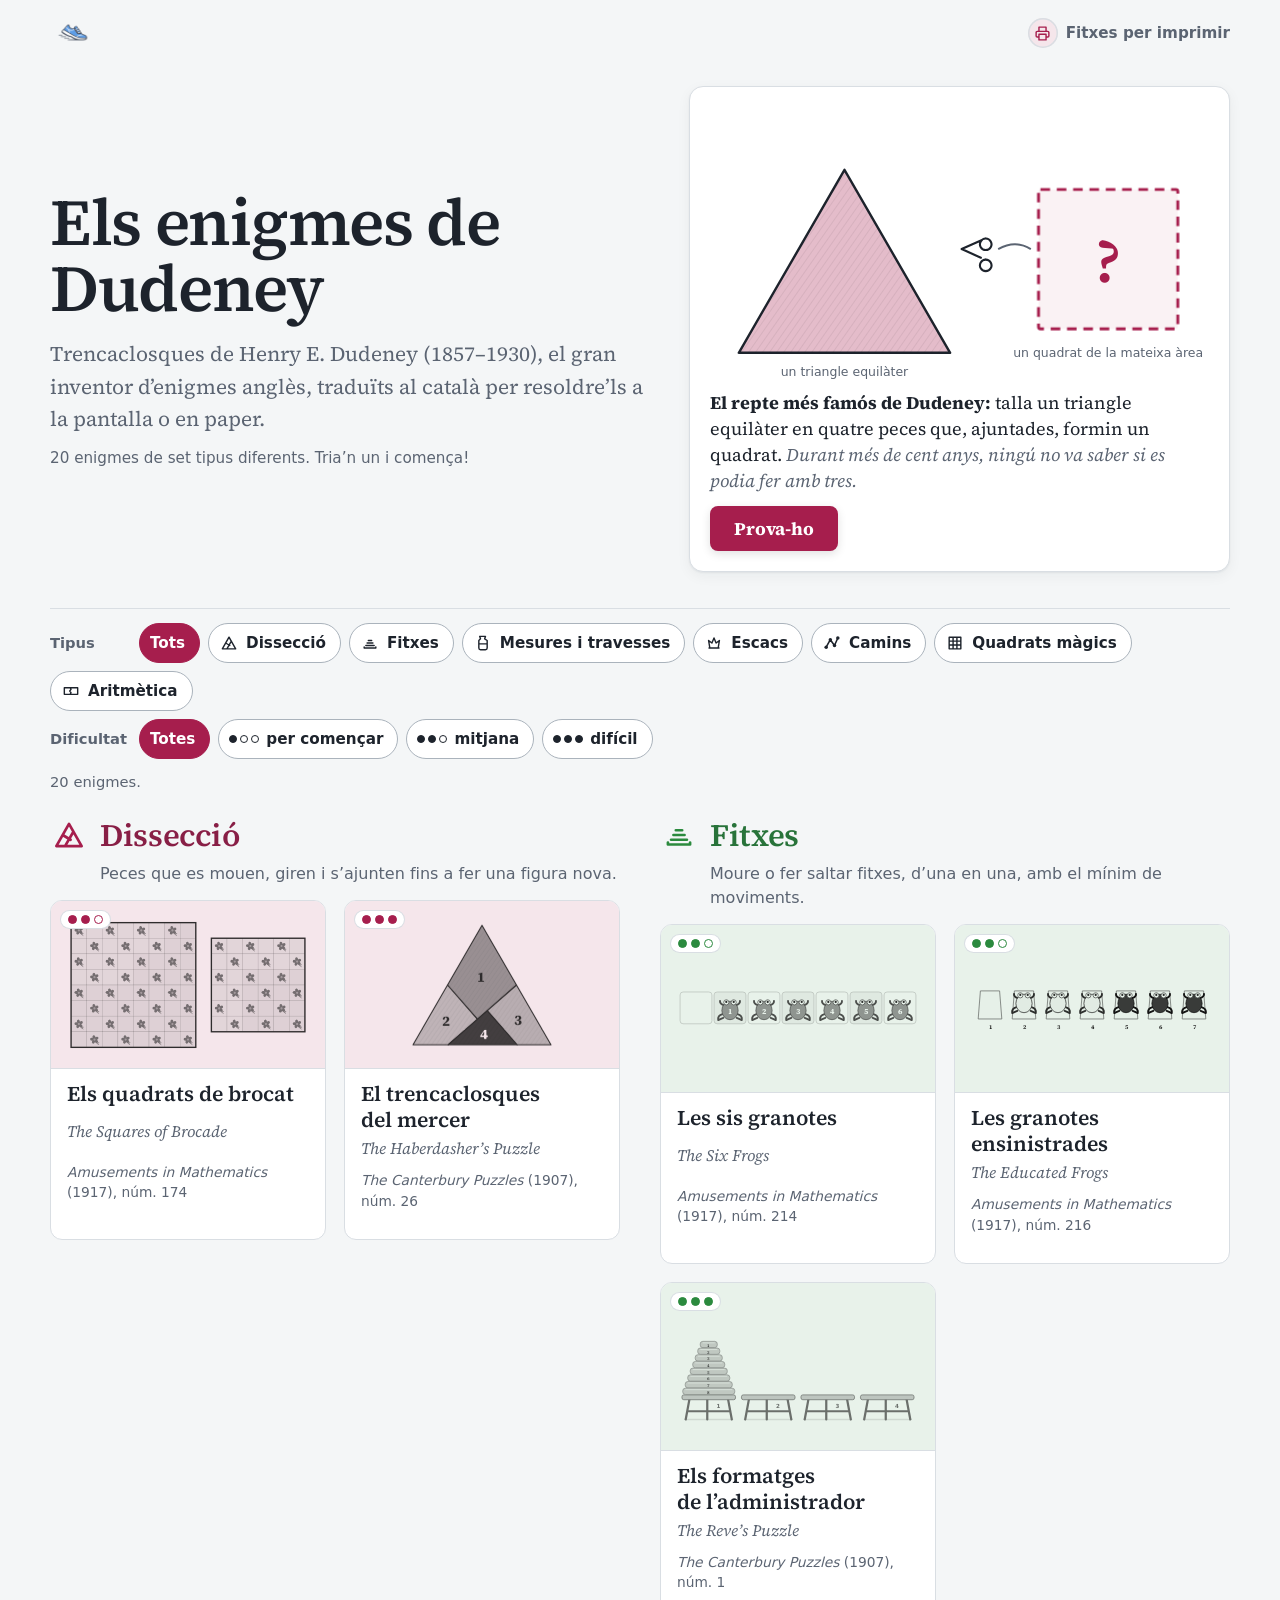
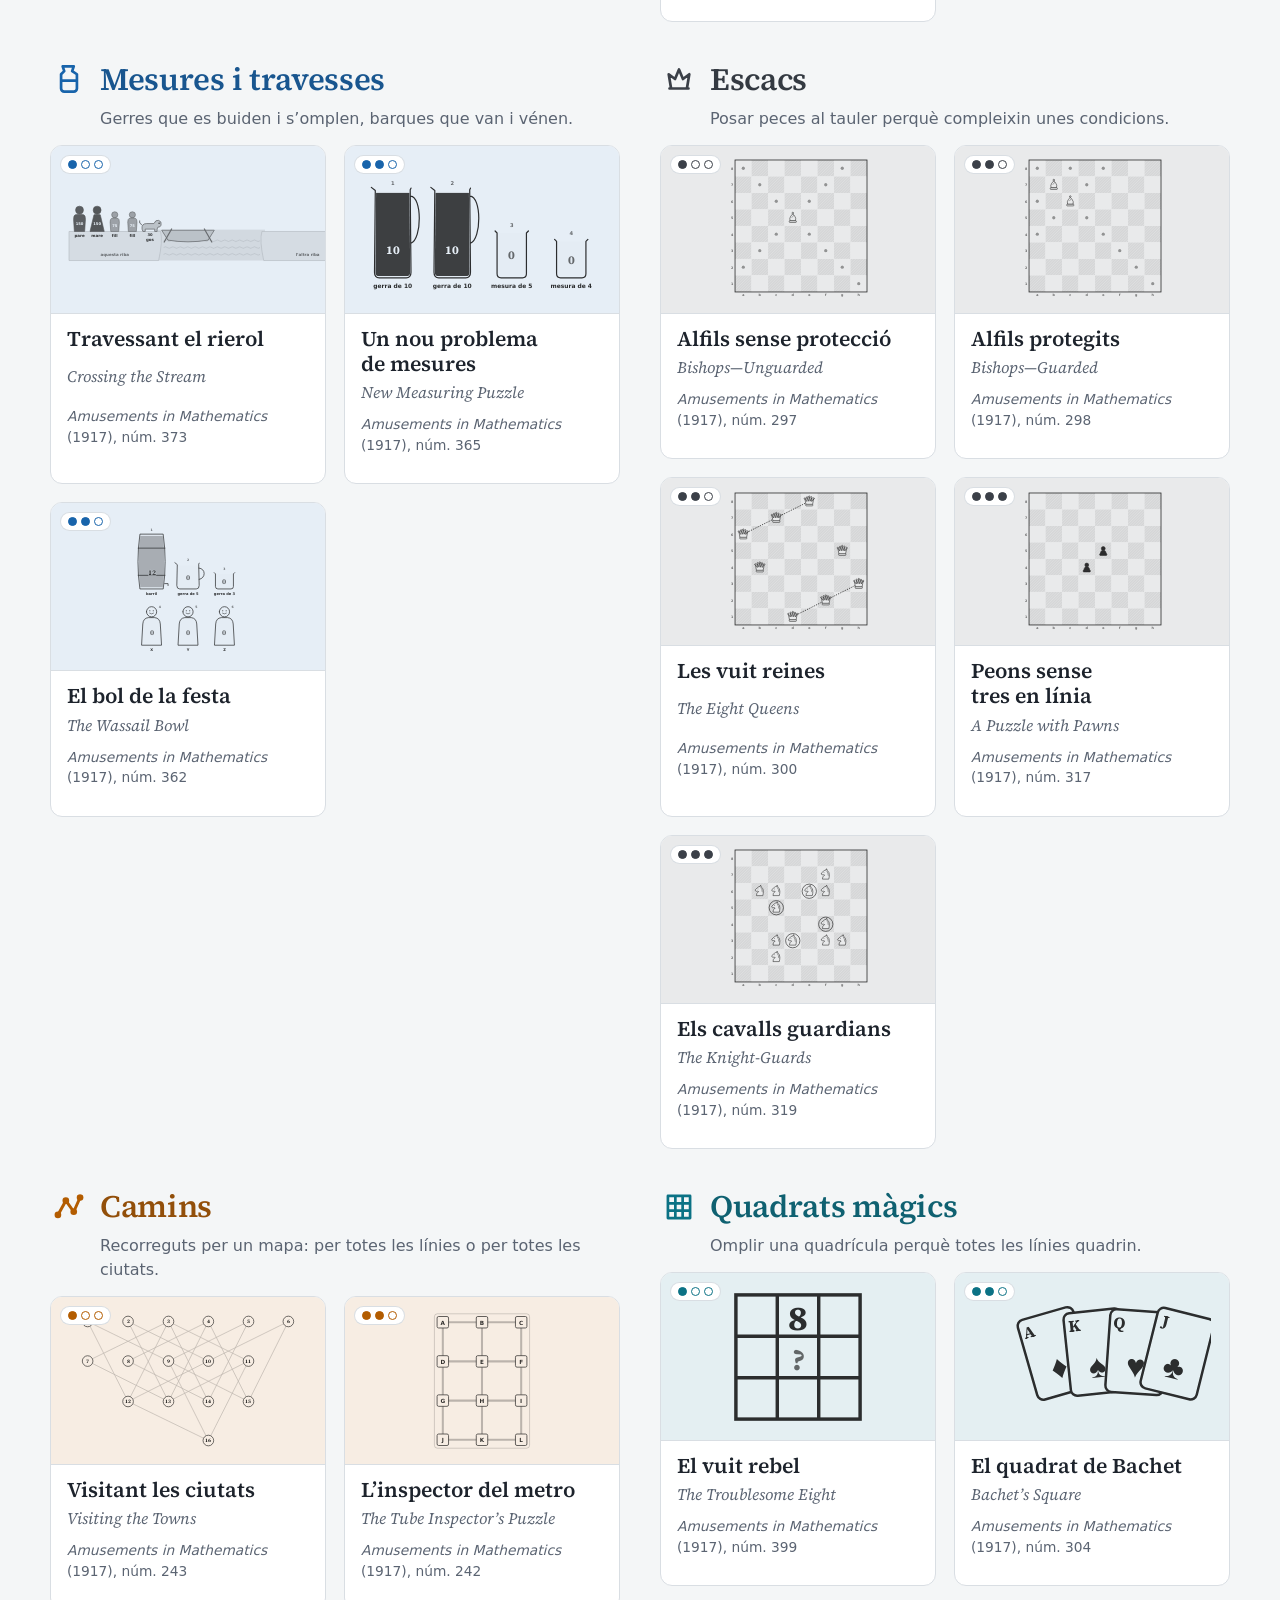
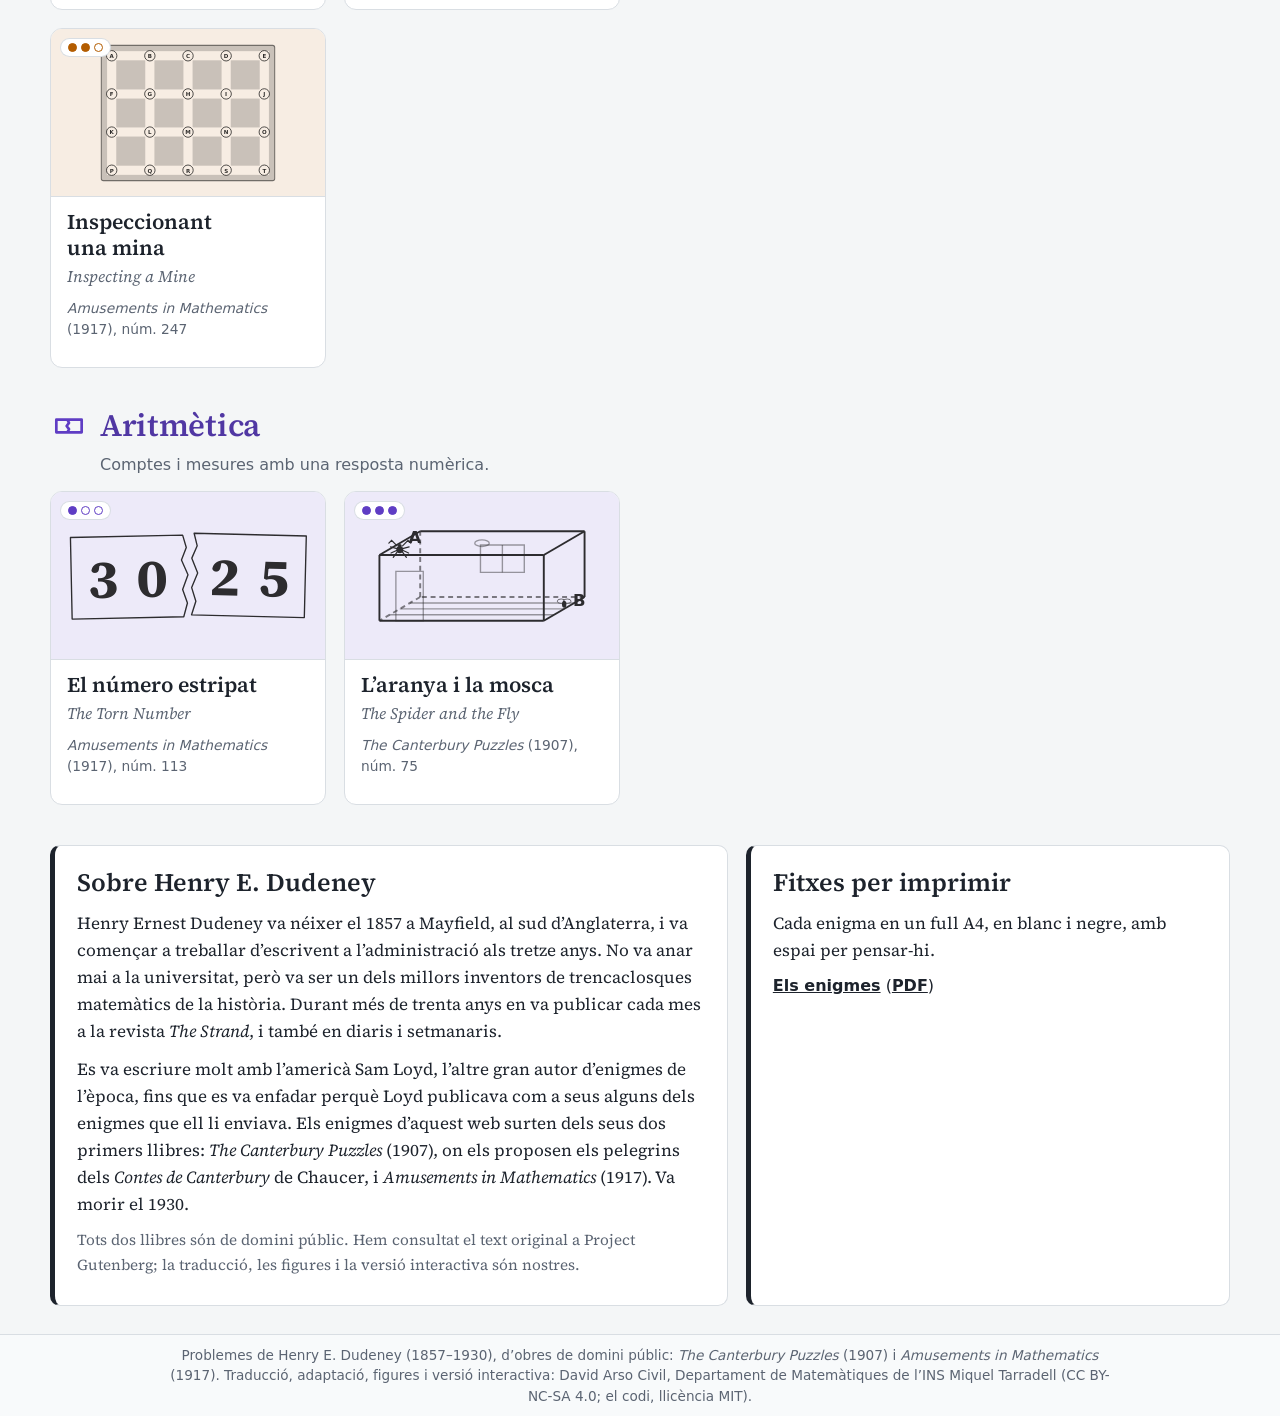
==== commit 1102dba3: "Auto-extract uploaded zip" ====
--- a/index.html
+++ b/index.html
@@ -9,7 +9,7 @@
     <link rel="stylesheet" href="css/fonts.css?v=4b616bd3">
     <link rel="stylesheet" href="css/tokens.css?v=8a20f823">
     <link rel="stylesheet" href="css/dudeney.css?v=924696cb">
-    <link rel="stylesheet" href="css/taulers.css?v=a36d3f84">
+    <link rel="stylesheet" href="css/taulers.css?v=0b5e0643">
 </head>
 <body class="pag-portada" data-tipus="disseccio">
     <header class="barra-portada">
@@ -24,7 +24,7 @@
             <div>
                 <h1 id="titol-portada">Els enigmes de Dudeney</h1>
                 <p class="entrada">Trencaclosques de Henry E. Dudeney (1857–1930), el gran inventor d’enigmes anglès, traduïts al català per resoldre’ls a la pantalla o en paper.</p>
-                <p class="mostra" id="resum-progres">Una primera mostra: dos enigmes de cada tipus.</p>
+                <p class="mostra" id="resum-progres">Enigmes de set tipus diferents.</p>
             </div>
             <figure class="repte">
                 <svg viewBox="0 0 520 290" role="img" aria-labelledby="repte-text">
@@ -67,10 +67,10 @@
             </section>
             <section aria-labelledby="titol-fitxes">
                 <h2 id="titol-fitxes">Fitxes per imprimir</h2>
-                <p>Cada enigma en un full A4, en blanc i negre, amb espai per pensar-hi. Les solucions van a part.</p>
+                <p>Cada enigma en un full A4, en blanc i negre, amb espai per pensar-hi.</p>
                 <ul class="fitxes">
                     <li><a href="imprimir/enigmes.html">Els enigmes</a> (<a href="imprimir/enigmes.pdf">PDF</a>)</li>
-                    <li><a href="imprimir/solucions.html">Les solucions</a> (<a href="imprimir/solucions.pdf">PDF</a>)</li>
+                    <li class="nomes-amb-solucions" hidden><a href="imprimir/solucions.html">Les solucions</a> (<a href="imprimir/solucions.pdf">PDF</a>)</li>
                 </ul>
             </section>
         </div>
@@ -84,31 +84,31 @@
         </p>
     </footer>
 
-    <script src="js/comu/comu.js?v=ad0e0a2b" defer></script>
+    <script src="js/comu/comu.js?v=7dca522e" defer></script>
     <script src="js/comu/registre.js?v=2ab01f93" defer></script>
     <script src="js/comu/cerca.js?v=667de718" defer></script>
     <script src="js/comu/fraccio.js?v=8e60dce4" defer></script>
     <script src="js/disseccio/motor.js?v=200cb69a" defer></script>
-    <script src="js/fitxes/motor.js?v=6ac05856" defer></script>
-    <script src="js/mesures/motor.js?v=00381ed2" defer></script>
-    <script src="js/escacs/motor.js?v=8f2335d8" defer></script>
-    <script src="js/camins/motor.js?v=4bffaa9f" defer></script>
+    <script src="js/fitxes/motor.js?v=a92b8e3b" defer></script>
+    <script src="js/mesures/motor.js?v=21cca9a9" defer></script>
+    <script src="js/escacs/motor.js?v=167f7a69" defer></script>
+    <script src="js/camins/motor.js?v=40d39b66" defer></script>
     <script src="js/quadrats/motor.js?v=240d9b1c" defer></script>
     <script src="js/aritmetica/motor.js?v=be9170a6" defer></script>
     <script src="js/disseccio/problemes.js?v=cd286f31" defer></script>
-    <script src="js/fitxes/problemes.js?v=51d2da56" defer></script>
-    <script src="js/mesures/problemes.js?v=ce093397" defer></script>
-    <script src="js/escacs/problemes.js?v=d3d8882f" defer></script>
-    <script src="js/camins/problemes.js?v=60efb8e3" defer></script>
+    <script src="js/fitxes/problemes.js?v=c24cd475" defer></script>
+    <script src="js/mesures/problemes.js?v=be89d816" defer></script>
+    <script src="js/escacs/problemes.js?v=c3a9a5e4" defer></script>
+    <script src="js/camins/problemes.js?v=522c043f" defer></script>
     <script src="js/quadrats/problemes.js?v=ddc264b9" defer></script>
     <script src="js/aritmetica/problemes.js?v=6590eac6" defer></script>
     <script src="js/disseccio/tauler.js?v=71f94063" defer></script>
-    <script src="js/fitxes/tauler.js?v=deb78f12" defer></script>
-    <script src="js/mesures/tauler.js?v=e3fcabd6" defer></script>
-    <script src="js/escacs/tauler.js?v=5f1dfe73" defer></script>
-    <script src="js/camins/tauler.js?v=7b11f6ba" defer></script>
+    <script src="js/fitxes/tauler.js?v=ed1ad013" defer></script>
+    <script src="js/mesures/tauler.js?v=d725bb3e" defer></script>
+    <script src="js/escacs/tauler.js?v=72a6ab93" defer></script>
+    <script src="js/camins/tauler.js?v=b939a296" defer></script>
     <script src="js/quadrats/tauler.js?v=61bbab9a" defer></script>
     <script src="js/aritmetica/tauler.js?v=9fa76042" defer></script>
-    <script src="js/portada.js?v=d95af83b" defer></script>
+    <script src="js/portada.js?v=6ecf82fd" defer></script>
 </body>
 </html>
--- a/css/taulers.css
+++ b/css/taulers.css
@@ -25,6 +25,9 @@
     --aigua: #8ec5e8;
     --vidre: #f3f7fa;
     --vermell-carta: #c62f3b;
+    --llimonada: #e2b21c;
+    --llimonada-clar: #f0cf5c;
+    --llimonada-text: #4a3500;
 }
 @media (prefers-color-scheme: dark) {
     :root {
@@ -41,6 +44,9 @@
         --aigua: #3c7fae;
         --vidre: #25303a;
         --vermell-carta: #ff7b84;
+        --llimonada: #d9a91b;
+        --llimonada-clar: #f2cd55;
+        --llimonada-text: #2e2100;
     }
 }
 
@@ -337,6 +343,32 @@
     stroke: var(--tema);
     animation: batec 1.1s ease-in-out infinite;
 }
+.llimonada .recipient .vi {
+    fill: var(--llimonada);
+}
+.llimonada .recipient .quantitat {
+    fill: var(--llimonada-text);
+    stroke: var(--llimonada-clar);
+}
+.llimonada .recipient .quantitat.buit {
+    fill: var(--tinta-suau);
+    stroke: none;
+}
+.llimonada .raig {
+    stroke: var(--llimonada);
+}
+.recipient.persona .ull {
+    fill: var(--tinta);
+}
+.recipient.persona .boca {
+    fill: none;
+    stroke: var(--tinta);
+    stroke-width: 2.2;
+    stroke-linecap: round;
+}
+.gerres-svg.amb-persones {
+    max-width: 480px;
+}
 .raig {
     fill: none;
     stroke: var(--vi-clar);
@@ -584,6 +616,9 @@
     stroke-width: 1.6;
     stroke-linecap: round;
 }
+.peca.fixa .silueta {
+    fill: var(--tinta);
+}
 .peca.triada .silueta {
     fill: var(--tema-mig);
     stroke: var(--tema);
@@ -636,6 +671,28 @@
 }
 .mapa-svg.ciutats {
     max-width: 680px;
+}
+.mapa-svg.mina {
+    max-width: 520px;
+}
+.mapa-svg .roca {
+    fill: var(--fusta);
+    stroke: var(--fusta-vora);
+    stroke-width: 3;
+}
+.mina .carretera {
+    stroke: var(--panell);
+    stroke-width: 26;
+    stroke-linecap: square;
+}
+.mina .tram {
+    stroke-width: 7;
+}
+.mina .tram.repetit {
+    stroke-width: 5;
+}
+.mina .nom-punt {
+    font: 700 16px var(--sans);
 }
 .mapa-svg .cartell {
     fill: var(--panell-2);
@@ -1617,3 +1674,30 @@
     align-items: center;
     width: min(330px, 100%);
 }
+
+/* Les granotes blanques i negres sobre gots (AM 216) */
+.casella .got {
+    fill: var(--vidre);
+    stroke: var(--tinta-suau);
+    stroke-width: 2;
+    stroke-linejoin: round;
+}
+.num-got {
+    font: 700 16px var(--serif);
+    fill: var(--tinta);
+    text-anchor: middle;
+}
+.granota.blanca .cos {
+    fill: #f4f1e6;
+    stroke: var(--tinta);
+}
+.granota.blanca .potes {
+    stroke: var(--tinta);
+}
+.granota.negra .cos {
+    fill: #2c3138;
+    stroke: #000;
+}
+.granota.negra .potes {
+    stroke: #000;
+}
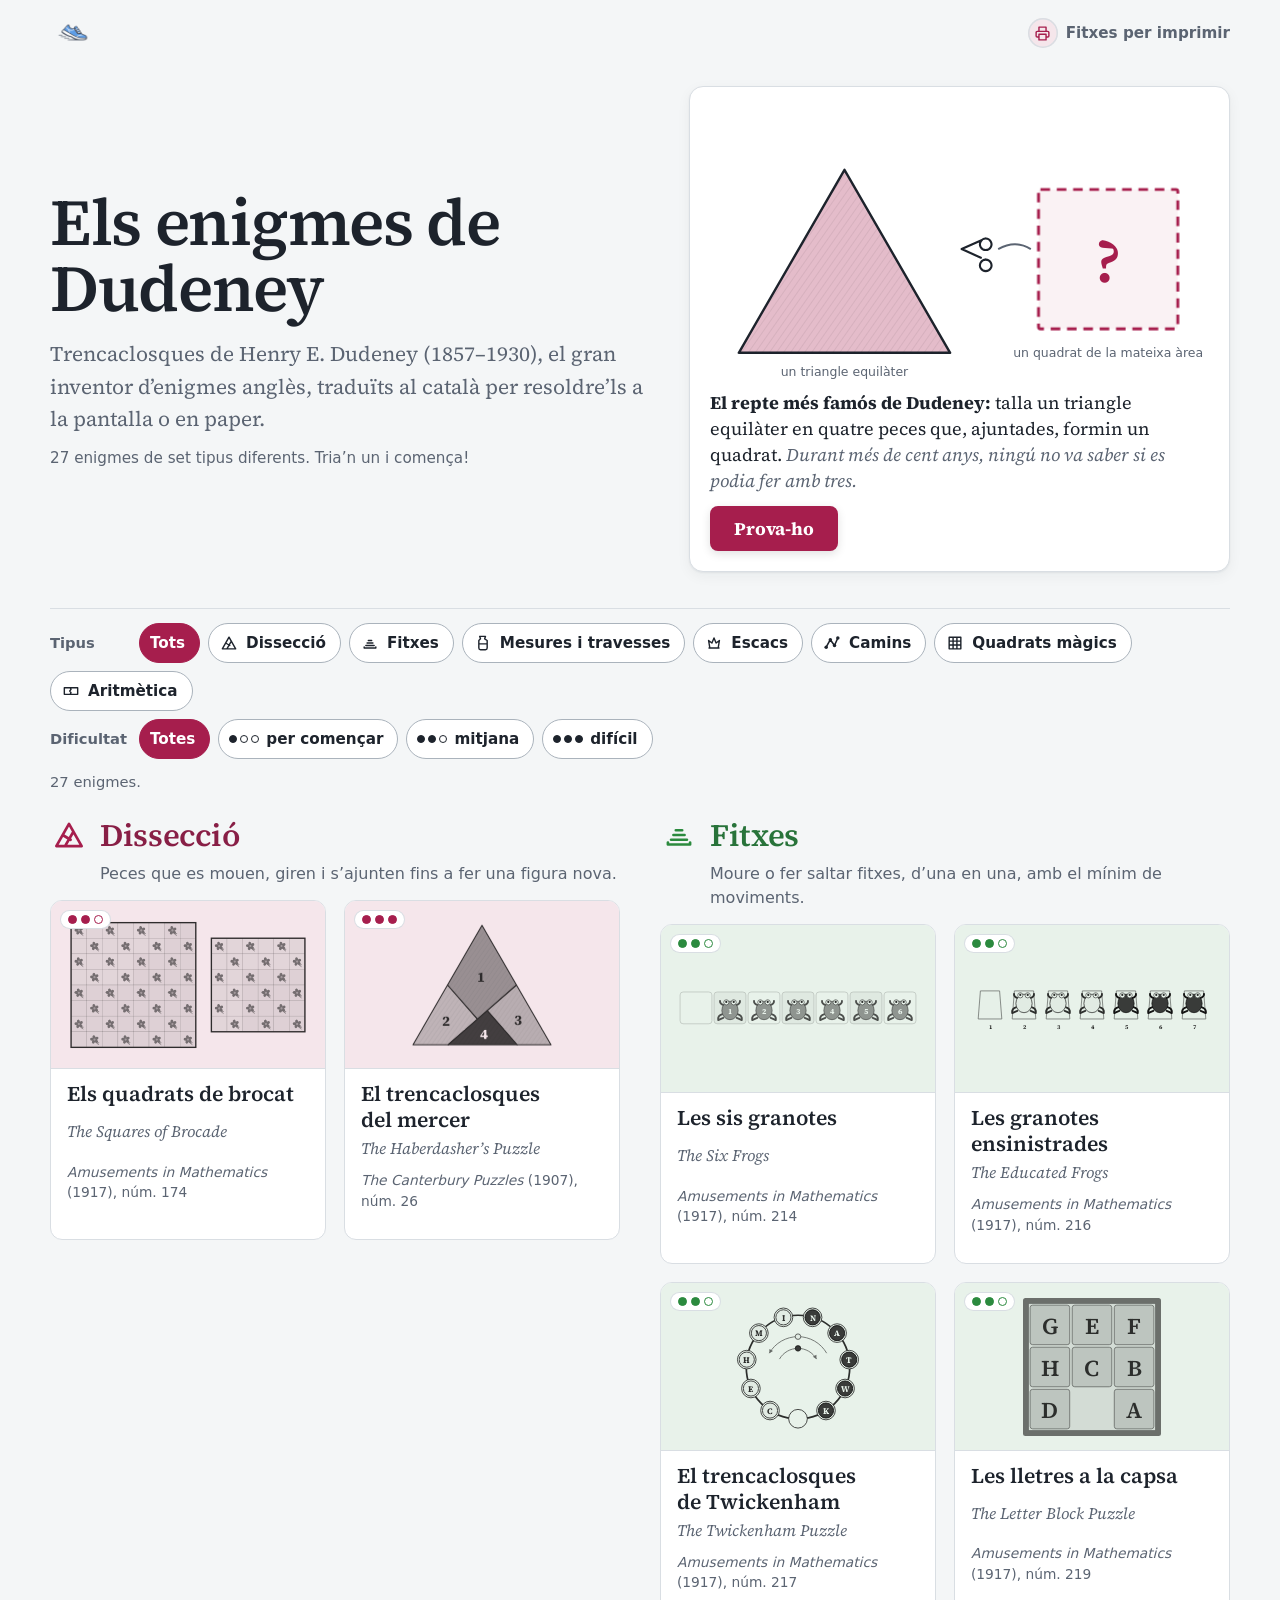
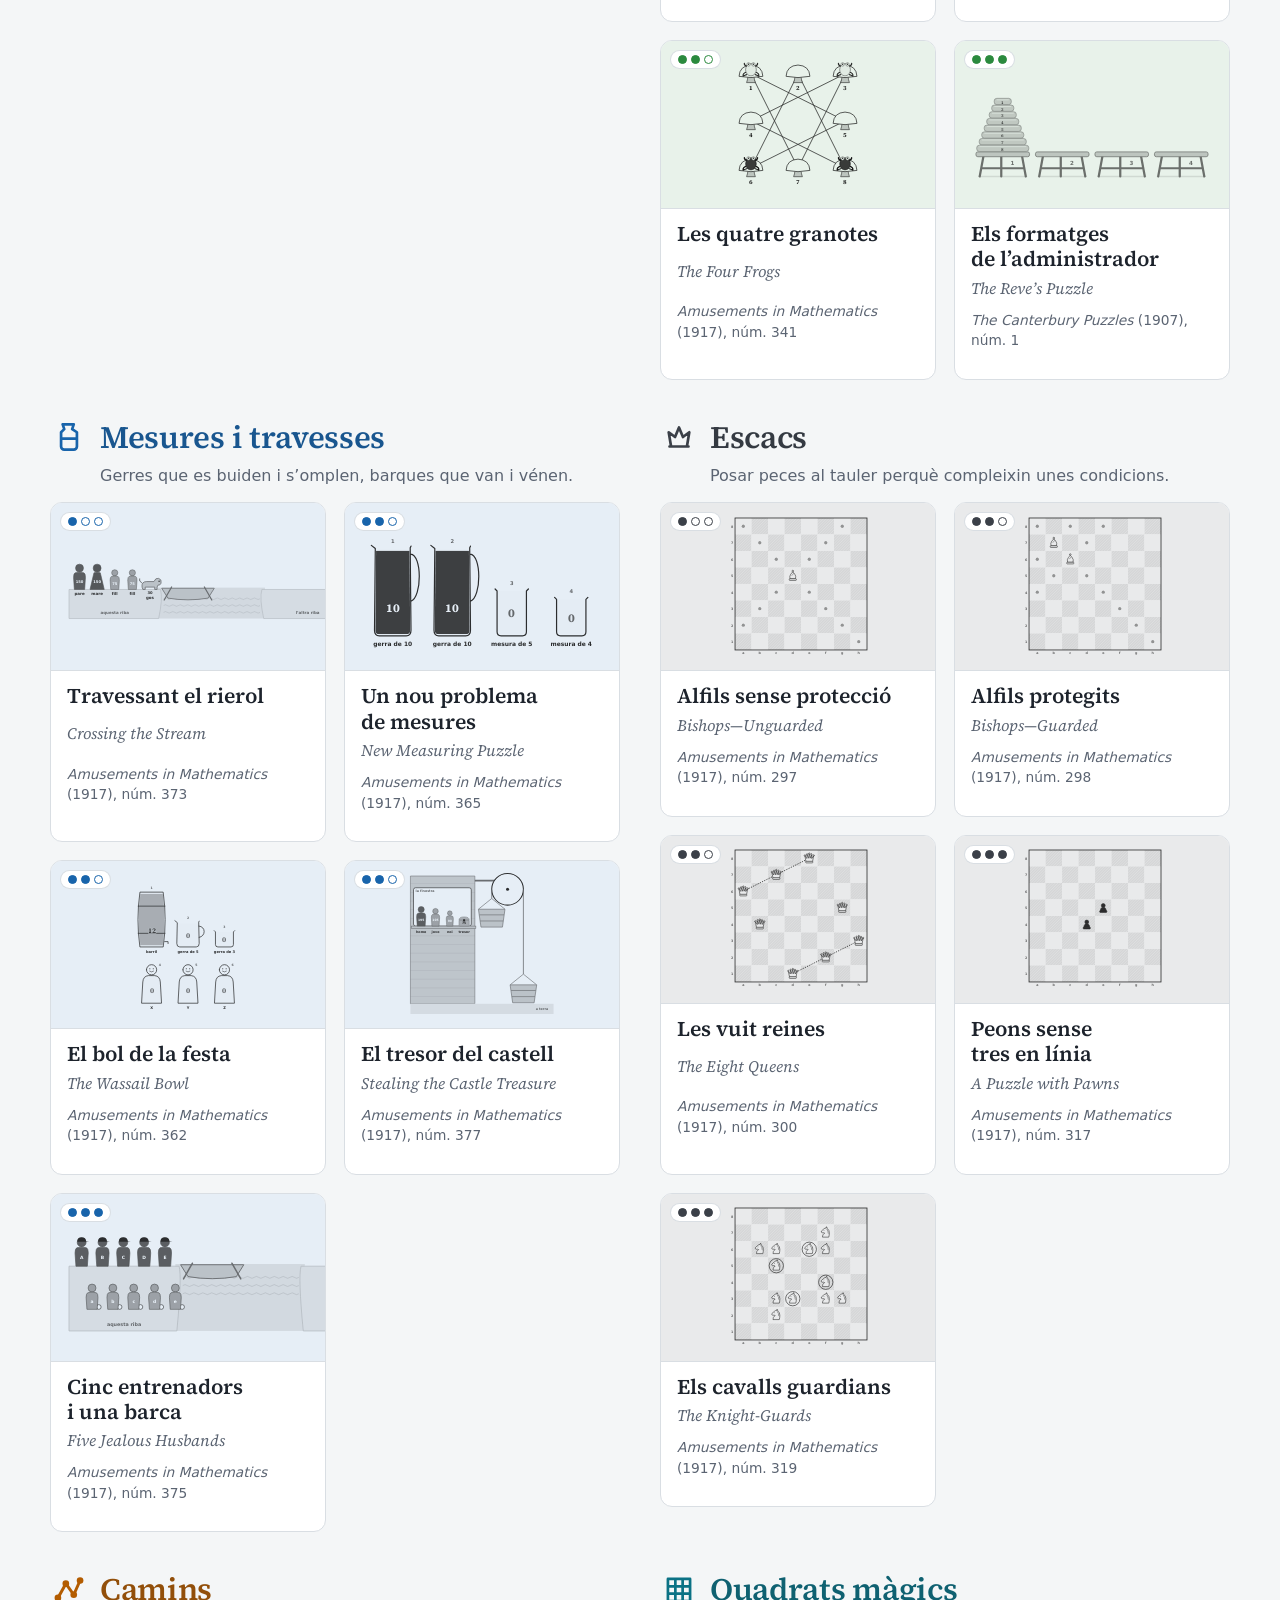
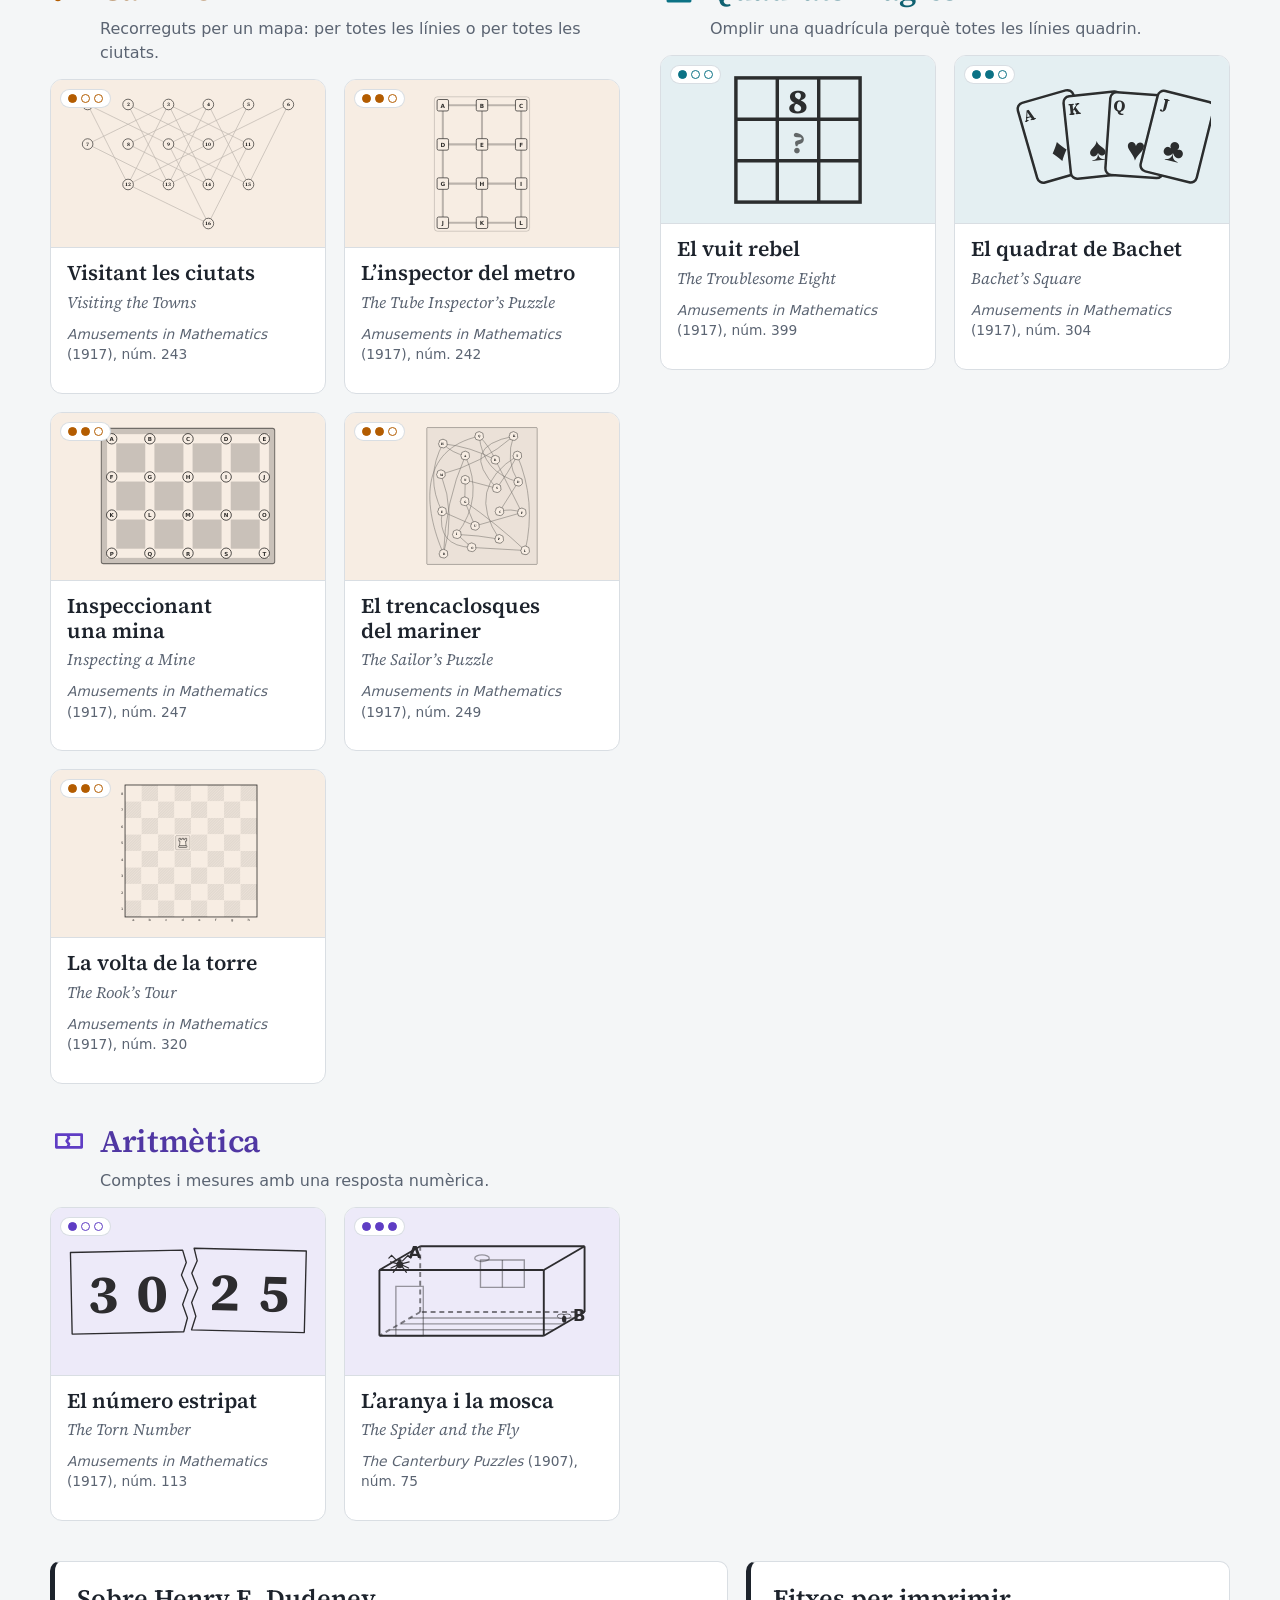
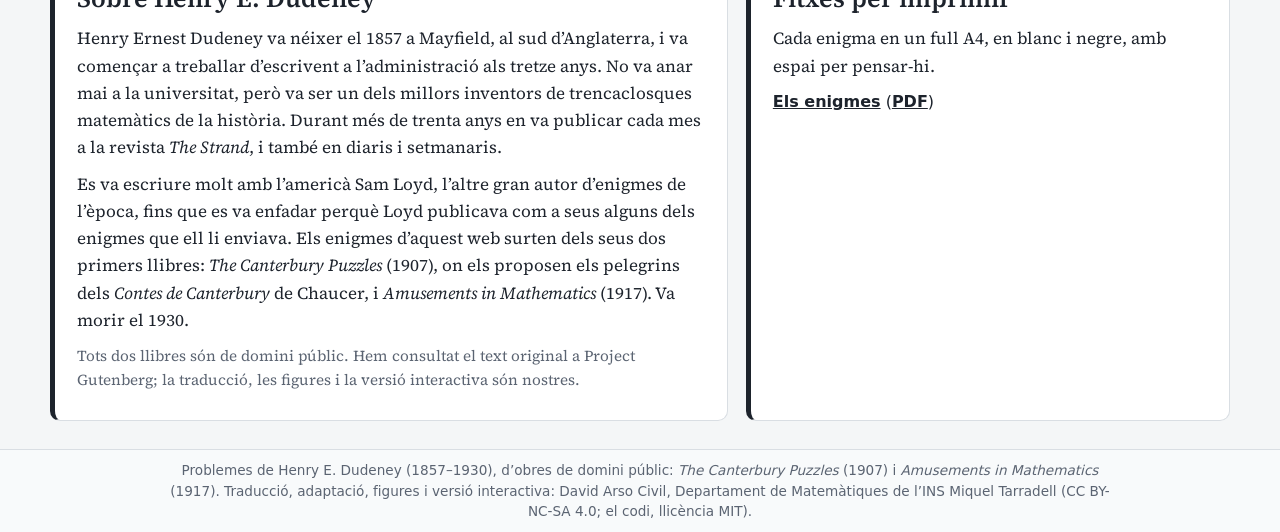
==== commit 4335c67f: "Tanda 2: set enigmes nous (27 en total) - Fitxes: El trencaclosques de Twickenham (AM 217, tauler ce" ====
--- a/index.html
+++ b/index.html
@@ -9,7 +9,7 @@
     <link rel="stylesheet" href="css/fonts.css?v=4b616bd3">
     <link rel="stylesheet" href="css/tokens.css?v=8a20f823">
     <link rel="stylesheet" href="css/dudeney.css?v=924696cb">
-    <link rel="stylesheet" href="css/taulers.css?v=0b5e0643">
+    <link rel="stylesheet" href="css/taulers.css?v=4b7eb63e">
 </head>
 <body class="pag-portada" data-tipus="disseccio">
     <header class="barra-portada">
@@ -84,29 +84,29 @@
         </p>
     </footer>
 
-    <script src="js/comu/comu.js?v=7dca522e" defer></script>
+    <script src="js/comu/comu.js?v=760394a9" defer></script>
     <script src="js/comu/registre.js?v=2ab01f93" defer></script>
     <script src="js/comu/cerca.js?v=667de718" defer></script>
     <script src="js/comu/fraccio.js?v=8e60dce4" defer></script>
     <script src="js/disseccio/motor.js?v=200cb69a" defer></script>
-    <script src="js/fitxes/motor.js?v=a92b8e3b" defer></script>
-    <script src="js/mesures/motor.js?v=21cca9a9" defer></script>
+    <script src="js/fitxes/motor.js?v=a9085462" defer></script>
+    <script src="js/mesures/motor.js?v=1f2515d5" defer></script>
     <script src="js/escacs/motor.js?v=167f7a69" defer></script>
-    <script src="js/camins/motor.js?v=40d39b66" defer></script>
+    <script src="js/camins/motor.js?v=0021907a" defer></script>
     <script src="js/quadrats/motor.js?v=240d9b1c" defer></script>
     <script src="js/aritmetica/motor.js?v=be9170a6" defer></script>
     <script src="js/disseccio/problemes.js?v=cd286f31" defer></script>
-    <script src="js/fitxes/problemes.js?v=c24cd475" defer></script>
-    <script src="js/mesures/problemes.js?v=be89d816" defer></script>
+    <script src="js/fitxes/problemes.js?v=655eaa81" defer></script>
+    <script src="js/mesures/problemes.js?v=23ee94a5" defer></script>
     <script src="js/escacs/problemes.js?v=c3a9a5e4" defer></script>
-    <script src="js/camins/problemes.js?v=522c043f" defer></script>
+    <script src="js/camins/problemes.js?v=53e43c43" defer></script>
     <script src="js/quadrats/problemes.js?v=ddc264b9" defer></script>
     <script src="js/aritmetica/problemes.js?v=6590eac6" defer></script>
     <script src="js/disseccio/tauler.js?v=71f94063" defer></script>
-    <script src="js/fitxes/tauler.js?v=ed1ad013" defer></script>
-    <script src="js/mesures/tauler.js?v=d725bb3e" defer></script>
-    <script src="js/escacs/tauler.js?v=72a6ab93" defer></script>
-    <script src="js/camins/tauler.js?v=b939a296" defer></script>
+    <script src="js/fitxes/tauler.js?v=8998dd3a" defer></script>
+    <script src="js/mesures/tauler.js?v=633dcafc" defer></script>
+    <script src="js/escacs/tauler.js?v=b092dedd" defer></script>
+    <script src="js/camins/tauler.js?v=94b32fc8" defer></script>
     <script src="js/quadrats/tauler.js?v=61bbab9a" defer></script>
     <script src="js/aritmetica/tauler.js?v=9fa76042" defer></script>
     <script src="js/portada.js?v=6ecf82fd" defer></script>
--- a/css/taulers.css
+++ b/css/taulers.css
@@ -269,6 +269,180 @@
     }
 }
 
+/* Twickenham (AM 217): fitxes en cercle */
+.cercle-svg {
+    max-width: 440px;
+    touch-action: none;
+}
+.cercle-svg .anella {
+    fill: none;
+    stroke: var(--tinta);
+    stroke-width: 5;
+}
+.cercle-svg .disc {
+    fill: var(--panell);
+    stroke: var(--tinta);
+    stroke-width: 2.5;
+}
+.cercle-svg .fletxa .arc {
+    fill: none;
+    stroke: var(--tinta-suau);
+    stroke-width: 2.5;
+}
+.cercle-svg .fletxa .punta {
+    fill: var(--tinta-suau);
+}
+.cercle-svg .fletxa .mostra-color {
+    stroke: var(--tinta);
+    stroke-width: 2;
+}
+.cercle-svg .fletxa.negra .mostra-color,
+.fitxa-cercle.negra .cos {
+    fill: #2c3138;
+    stroke: #000;
+}
+.cercle-svg .fletxa.blanca .mostra-color,
+.fitxa-cercle.blanca .cos {
+    fill: #f4f1e6;
+    stroke: var(--tinta);
+}
+.fitxa-cercle {
+    cursor: pointer;
+    transition: transform 0.4s cubic-bezier(0.3, 0.7, 0.3, 1);
+}
+.fitxa-cercle:not(.pot) {
+    cursor: default;
+}
+.fitxa-cercle.arrossegada {
+    transition: none;
+    filter: drop-shadow(0 6px 5px rgba(0, 0, 0, 0.25));
+}
+.fitxa-cercle .cos {
+    stroke-width: 2.5;
+}
+.fitxa-cercle:focus-visible .cos {
+    stroke: var(--tema);
+    stroke-width: 5;
+}
+.lletra-fitxa {
+    font: 700 24px var(--serif);
+    text-anchor: middle;
+    dominant-baseline: central;
+}
+.fitxa-cercle.negra .lletra-fitxa {
+    fill: #fff;
+}
+.fitxa-cercle.blanca .lletra-fitxa {
+    fill: #1d232c;
+}
+.paraula-cercle {
+    font-family: var(--serif);
+    letter-spacing: 0.12em;
+}
+
+/* Les lletres a la capsa (AM 219) */
+.blocs-svg {
+    max-width: 340px;
+    touch-action: none;
+}
+.blocs-svg .capsa-blocs {
+    fill: var(--fusta-vora);
+}
+.blocs-svg .fons-capsa {
+    fill: color-mix(in srgb, var(--tinta) 14%, var(--panell));
+}
+.bloc {
+    cursor: pointer;
+    transition: transform 0.25s ease;
+}
+.bloc:not(.pot) {
+    cursor: default;
+}
+.bloc.arrossegat {
+    transition: none;
+    filter: drop-shadow(0 6px 5px rgba(0, 0, 0, 0.25));
+}
+.bloc .cara-bloc {
+    fill: var(--fusta);
+    stroke: var(--fusta-vora);
+    stroke-width: 2;
+}
+.bloc.pot .cara-bloc {
+    stroke: var(--tema);
+    stroke-width: 3;
+}
+.bloc:focus-visible .cara-bloc {
+    stroke: var(--tema);
+    stroke-width: 5;
+}
+.lletra-bloc {
+    font: 600 54px var(--serif);
+    fill: var(--tinta);
+    text-anchor: middle;
+    dominant-baseline: central;
+}
+.taula-blocs td {
+    width: 2.2em;
+    height: 2.2em;
+    font: 600 1.2em var(--serif);
+}
+
+/* Les quatre granotes (AM 341): bolets i fils */
+.bolets-svg {
+    max-width: 440px;
+    touch-action: none;
+}
+.fil-bolet {
+    stroke: var(--tinta);
+    stroke-width: 2.5;
+}
+.punt-bolet {
+    cursor: pointer;
+}
+.punt-bolet .zona {
+    fill: transparent;
+}
+.bolet .barret {
+    fill: var(--panell);
+    stroke: var(--tinta);
+    stroke-width: 2.5;
+}
+.bolet .peu {
+    fill: var(--fusta);
+    stroke: var(--tinta);
+    stroke-width: 2;
+}
+.num-bolet {
+    font: 700 20px var(--serif);
+    fill: var(--tinta);
+    text-anchor: middle;
+    dominant-baseline: central;
+}
+.punt-bolet.triat .barret,
+.punt-bolet:focus-visible .barret {
+    stroke: var(--tema);
+    stroke-width: 5;
+}
+.amb-seleccio .punt-bolet.desti-possible .barret {
+    fill: var(--tema-clar);
+    stroke: var(--tema);
+    stroke-width: 4;
+}
+.granota-xarxa {
+    pointer-events: auto;
+}
+.granota-xarxa.triada .cos {
+    stroke: var(--tema);
+    stroke-width: 4;
+}
+.bolets-svg.movent .granota,
+.bolets-svg.movent .punt-bolet {
+    transition: none;
+}
+.punt-bolet {
+    transition: transform 0.4s ease;
+}
+
 /* ══════════════════════════════════════════════
    MESURES: gerres i mesures
 ══════════════════════════════════════════════ */
@@ -510,6 +684,26 @@
 .passatger .figura.nen .cos,
 .passatger .figura.nen .cap {
     fill: color-mix(in srgb, var(--tema) 55%, var(--panell));
+}
+.passatger .figura.jugador .cos,
+.passatger .figura.jugador .cap {
+    fill: color-mix(in srgb, var(--tema) 55%, var(--panell));
+}
+.passatger .figura .gorra {
+    fill: var(--tinta);
+}
+.passatger .figura .pilota {
+    fill: var(--panell);
+    stroke: var(--tinta);
+    stroke-width: 1.5;
+}
+.passatger .lletra-passatger {
+    font: 700 23px var(--serif);
+}
+.taula-travesses td {
+    font-family: var(--serif);
+    white-space: pre;
+    text-align: left;
 }
 .passatger .figura.gos .cos {
     fill: var(--fusta);
@@ -1701,3 +1895,185 @@
 .granota.negra .potes {
     stroke: #000;
 }
+
+/* El tresor del castell (AM 377): la politja i les cistelles */
+.politja-svg {
+    max-width: 560px;
+    touch-action: none;
+}
+.politja-svg .mur {
+    fill: color-mix(in srgb, var(--fusta-vora) 35%, var(--panell));
+    stroke: var(--tinta-suau);
+    stroke-width: 2;
+}
+.politja-svg .junta {
+    stroke: var(--tinta-suau);
+    stroke-width: 1;
+    opacity: 0.35;
+}
+.politja-svg .finestra {
+    fill: var(--panell-2);
+    stroke: var(--tinta);
+    stroke-width: 2.5;
+}
+.politja-svg .ampit,
+.politja-svg .biga {
+    fill: var(--fusta);
+    stroke: var(--fusta-vora);
+    stroke-width: 2;
+}
+.politja-svg .biga {
+    fill: none;
+    stroke-width: 7;
+    stroke-linejoin: round;
+}
+.politja-svg .terra {
+    fill: color-mix(in srgb, var(--tema) 16%, var(--panell));
+}
+.politja-svg .nom-lloc {
+    font: 600 13px var(--sans);
+    fill: var(--tinta-suau);
+}
+.politja-svg .roda {
+    fill: var(--panell);
+    stroke: var(--tinta);
+    stroke-width: 4;
+}
+.politja-svg .eix {
+    fill: var(--tinta);
+}
+.politja-svg .corda {
+    stroke: var(--fusta-vora);
+    stroke-width: 3;
+    transition: all 0.8s ease-in-out;
+}
+.politja-svg .cistella {
+    transition: transform 0.8s ease-in-out;
+}
+.politja-svg .cove {
+    fill: var(--fusta);
+    stroke: var(--fusta-vora);
+    stroke-width: 2.5;
+}
+.politja-svg .nanses,
+.politja-svg .trena {
+    fill: none;
+    stroke: var(--fusta-vora);
+    stroke-width: 2.5;
+}
+.politja-svg .pes-cistella {
+    font: 700 14px var(--sans);
+    fill: var(--tinta);
+    text-anchor: middle;
+}
+.objecte {
+    cursor: pointer;
+    transition: transform 0.8s ease-in-out;
+}
+.objecte.arrossegat {
+    transition: none;
+}
+.objecte .zona {
+    fill: transparent;
+}
+.objecte .figura .cap,
+.objecte .figura .cos {
+    fill: var(--tema);
+    stroke: var(--tema-fort);
+    stroke-width: 1.5;
+}
+.objecte .figura.jove .cos,
+.objecte .figura.jove .cap,
+.objecte .figura.nen .cos,
+.objecte .figura.nen .cap {
+    fill: color-mix(in srgb, var(--tema) 55%, var(--panell));
+}
+.objecte .pes {
+    font: 700 12px var(--sans);
+    fill: #fff;
+    text-anchor: middle;
+}
+.objecte .cofre .caixa-cofre,
+.objecte .cofre .tapa-cofre {
+    fill: var(--llimonada);
+    stroke: var(--formatge-vora);
+    stroke-width: 2;
+}
+.objecte .cofre .pany {
+    fill: var(--tinta);
+}
+.objecte .cofre ~ .pes {
+    fill: var(--tinta);
+}
+.objecte.a-bord .nom-passatger {
+    display: none;
+}
+.objecte:focus-visible .figura {
+    filter: drop-shadow(0 0 3px var(--tema));
+}
+.passos-dudeney li {
+    margin: 0.15em 0;
+}
+
+/* El trencaclosques del mariner (AM 249): illes i rutes corbes */
+.mapa-svg.illes {
+    max-width: 520px;
+}
+.mapa-svg .mar {
+    fill: color-mix(in srgb, var(--aigua) 30%, var(--panell));
+    stroke: var(--tinta);
+    stroke-width: 2.5;
+}
+.illes .carretera,
+.illes .tram {
+    fill: none;
+}
+.illes .carretera {
+    stroke: var(--tinta-suau);
+    stroke-width: 3.5;
+}
+.illes .punt .marca {
+    transform: scale(1.5);
+}
+.illes .nom-punt {
+    font-size: 24px;
+}
+.illes .tram {
+    stroke-width: 7;
+}
+.illes .punt .marca {
+    stroke-linejoin: round;
+}
+.rutes-mariner li {
+    font-family: var(--serif);
+    letter-spacing: 0.06em;
+}
+
+/* La volta de la torre (AM 320) */
+.escacs-svg .visitada {
+    fill: var(--tema-clar);
+    stroke: var(--tema);
+    stroke-width: 1.5;
+    opacity: 0.85;
+    pointer-events: none;
+}
+.escacs-svg .cami-torre {
+    fill: none;
+    stroke: var(--tema);
+    stroke-width: 4;
+    stroke-linejoin: round;
+    stroke-linecap: round;
+    pointer-events: none;
+}
+.escacs-svg .parada {
+    fill: var(--tema);
+    pointer-events: none;
+}
+.peca.torre .silueta {
+    fill: var(--panell);
+}
+.peu-diagrama {
+    font: 0.85rem var(--sans);
+    color: var(--tinta-suau);
+    margin-top: 4px;
+}
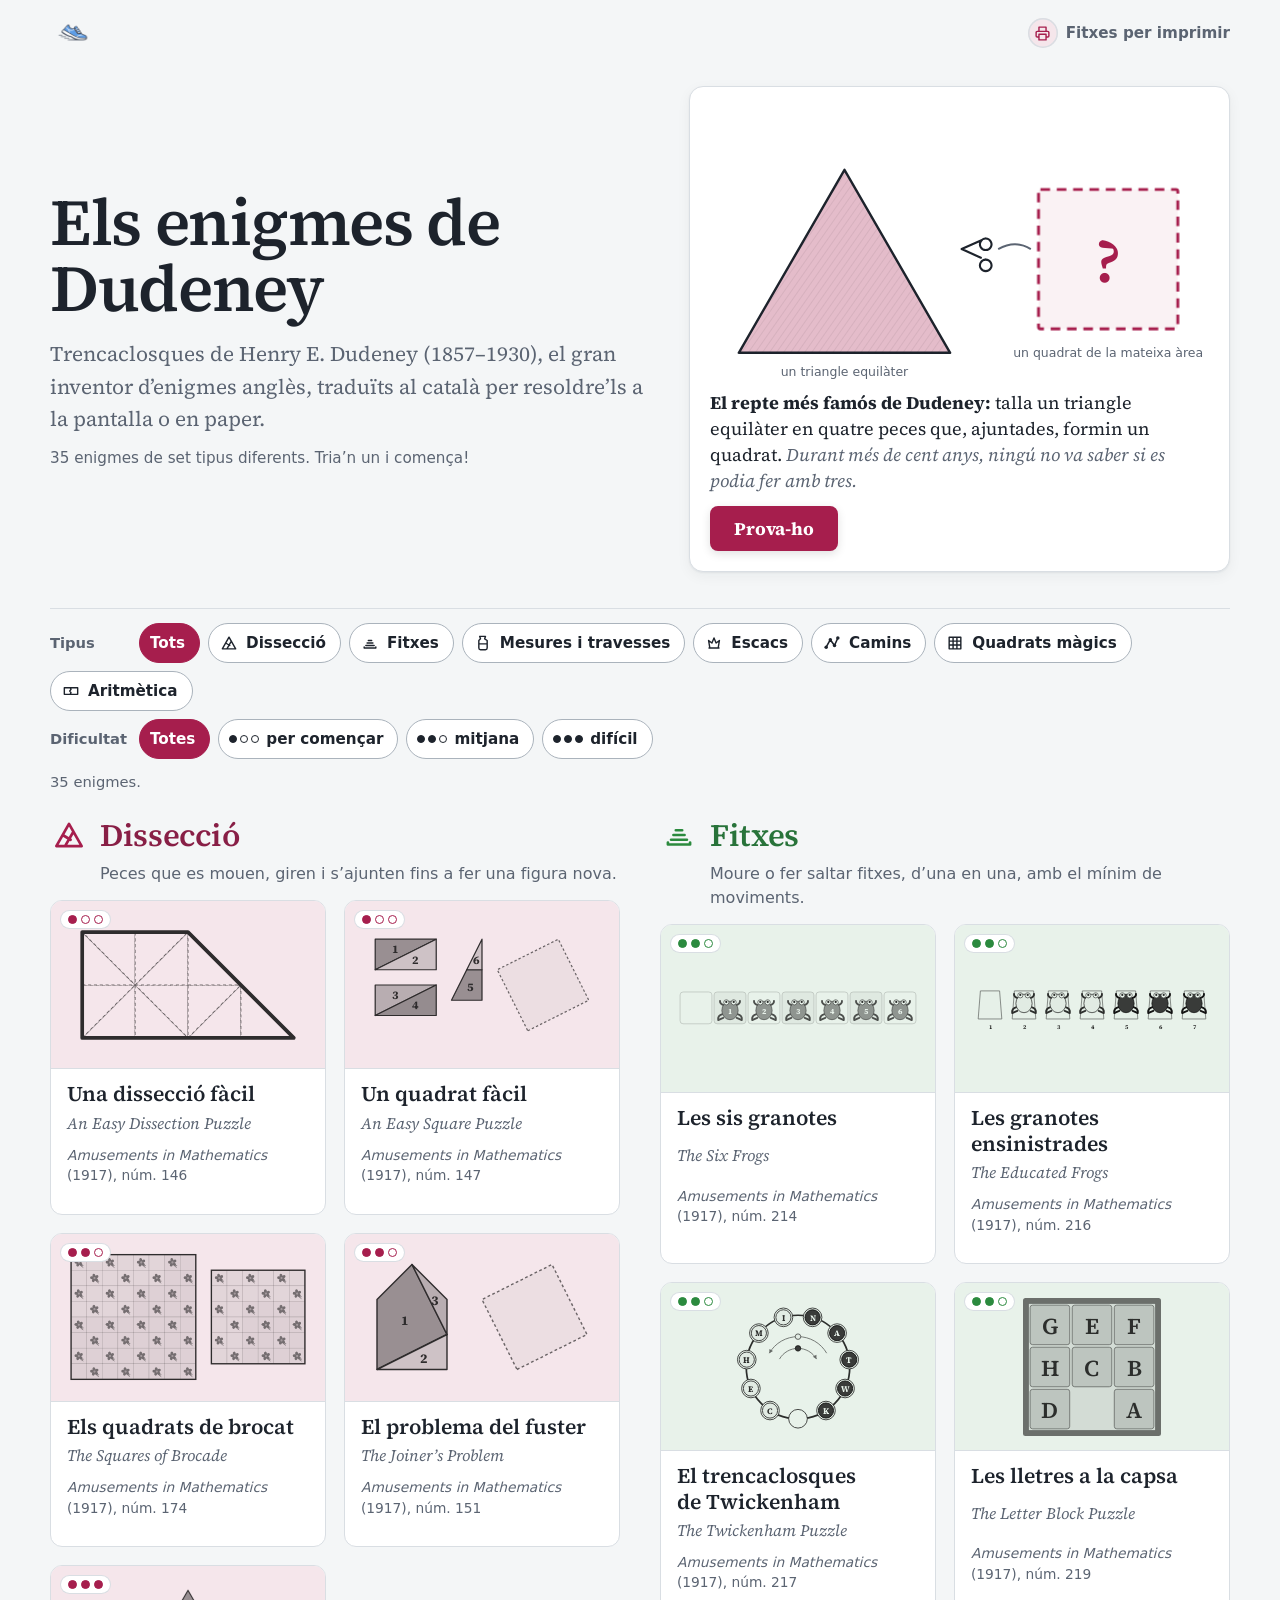
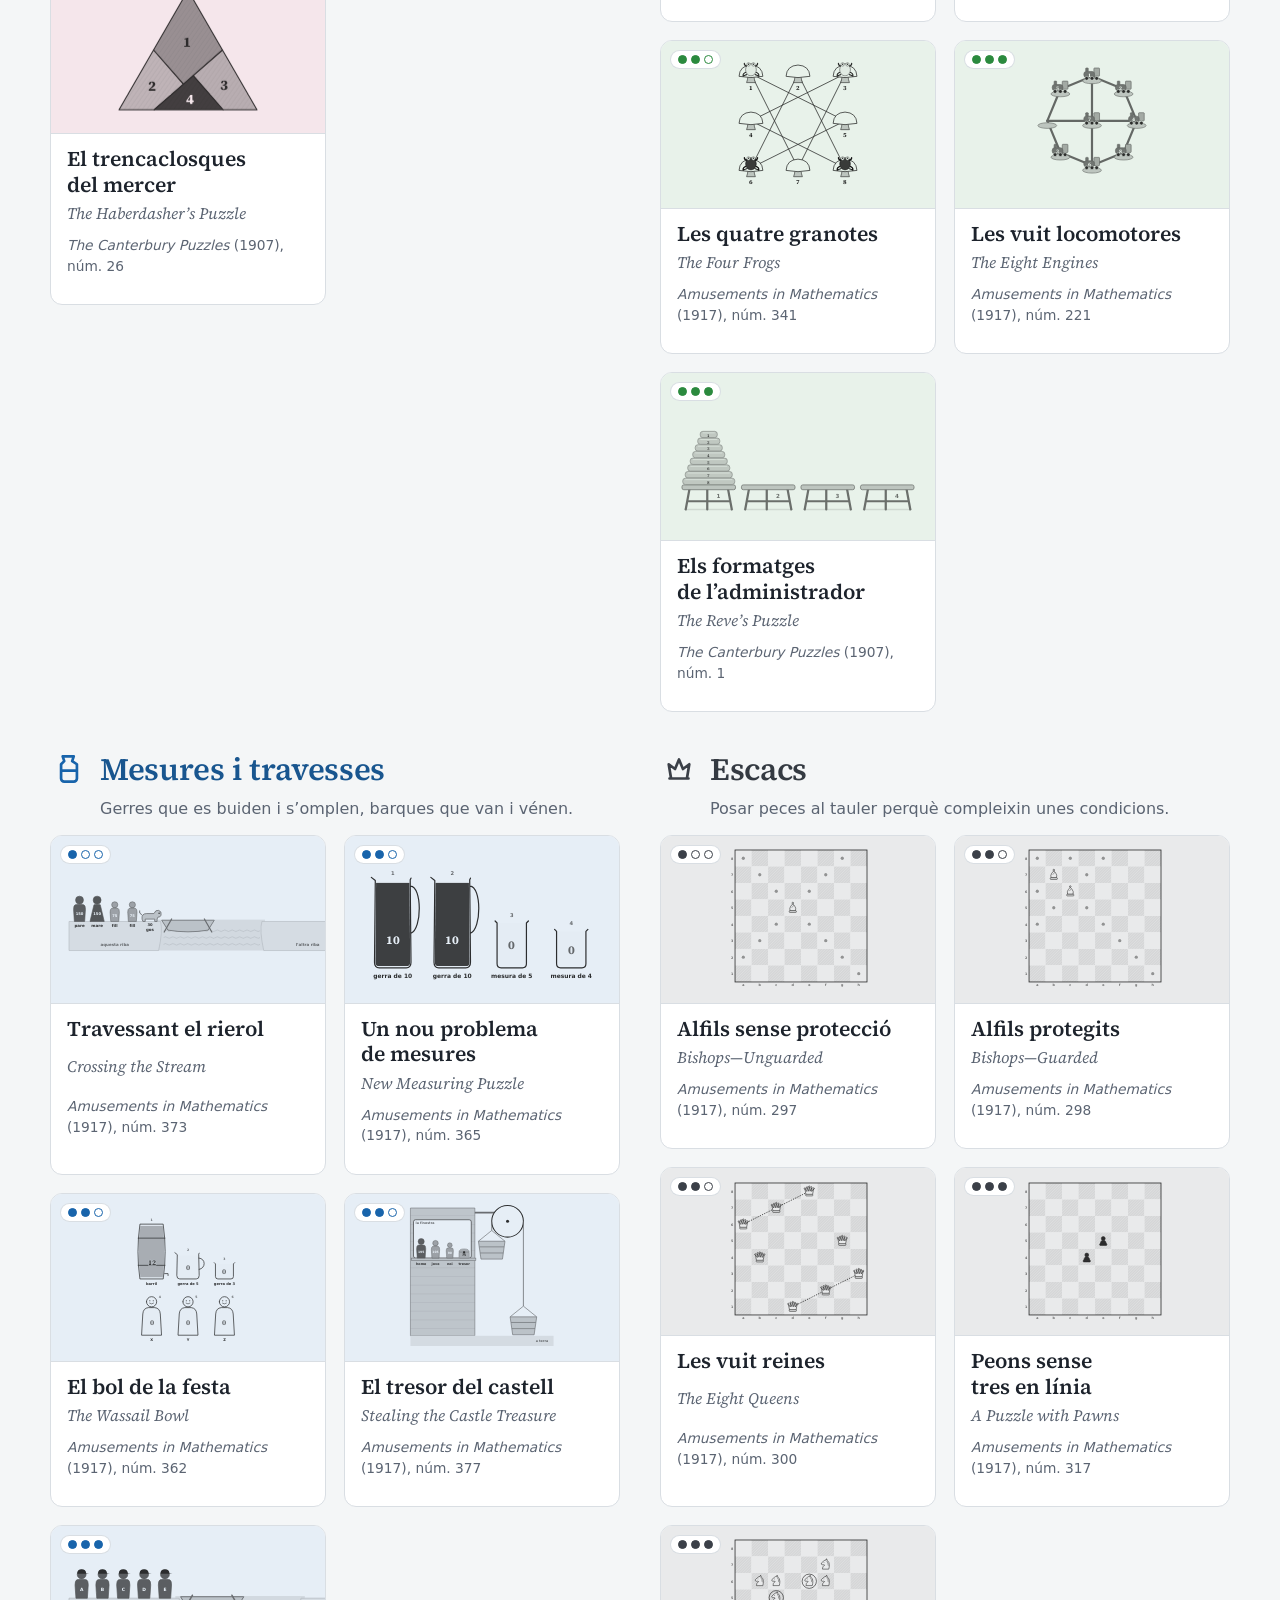
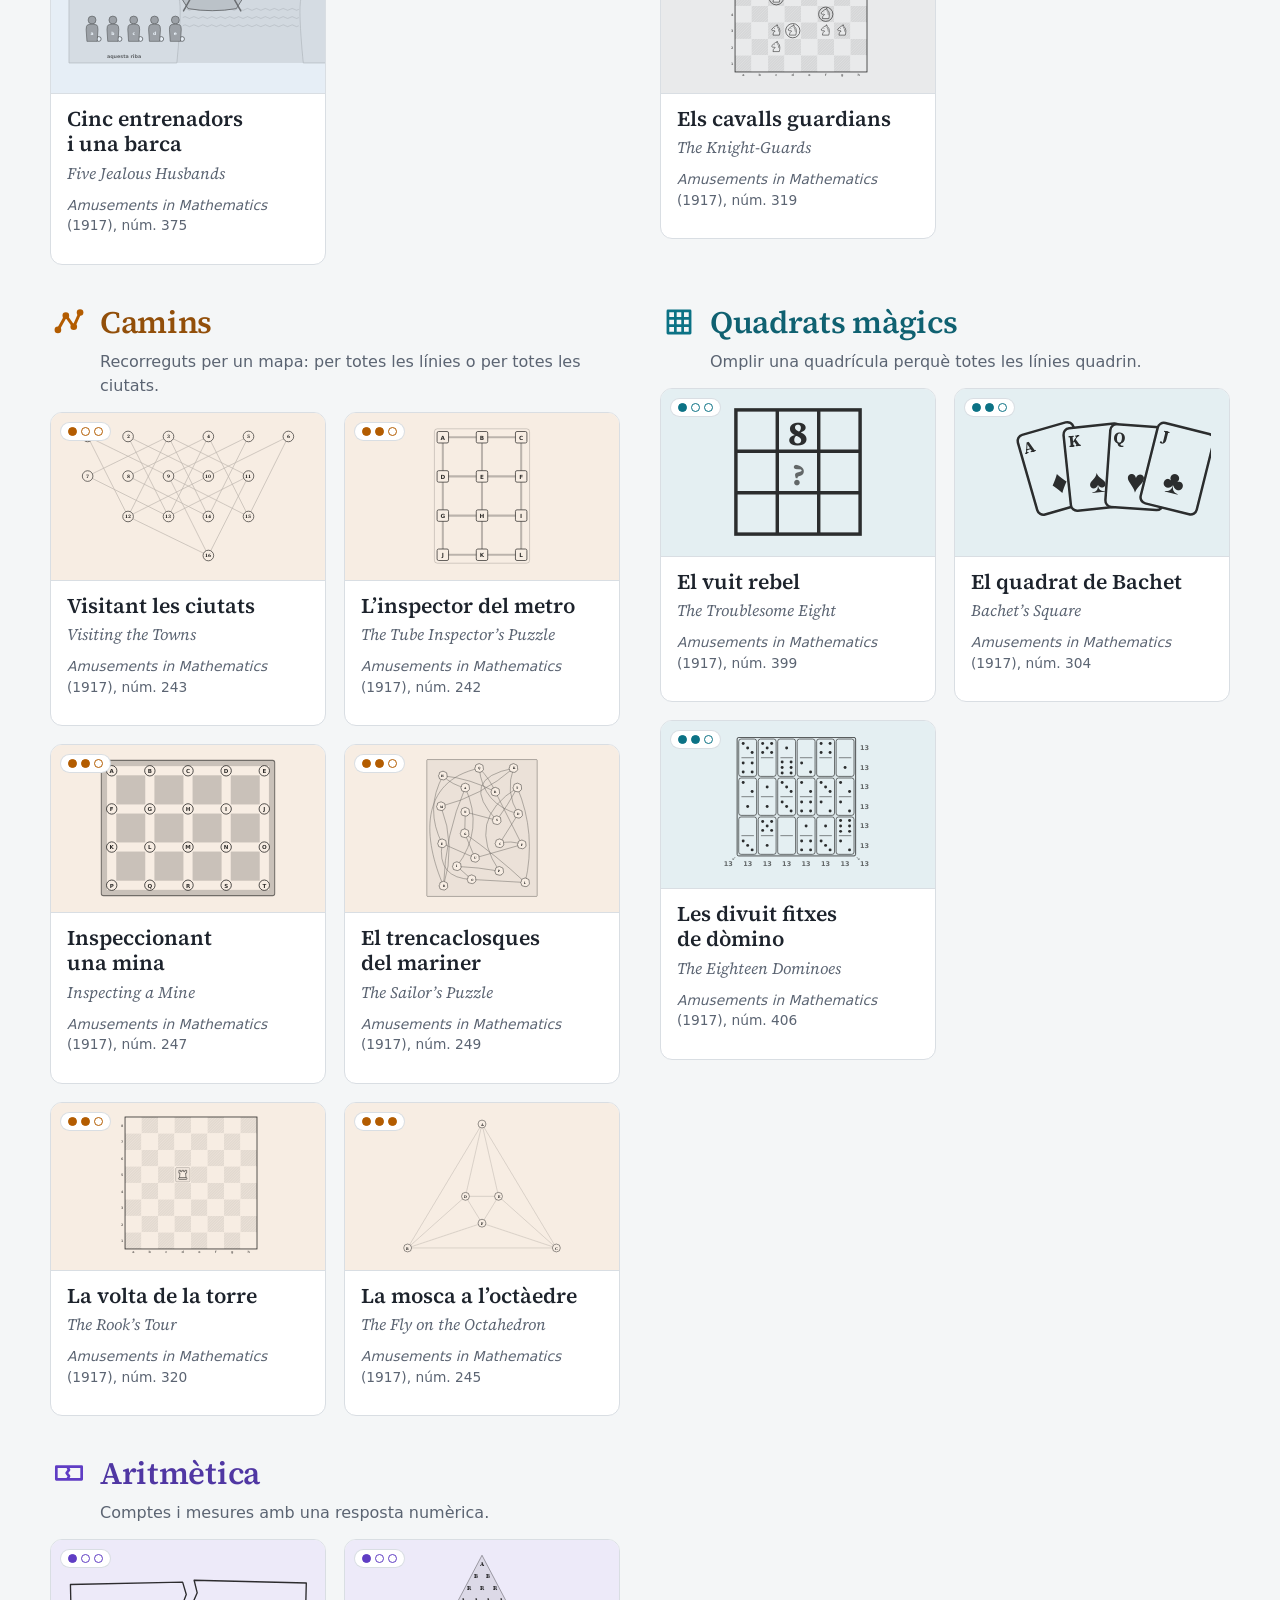
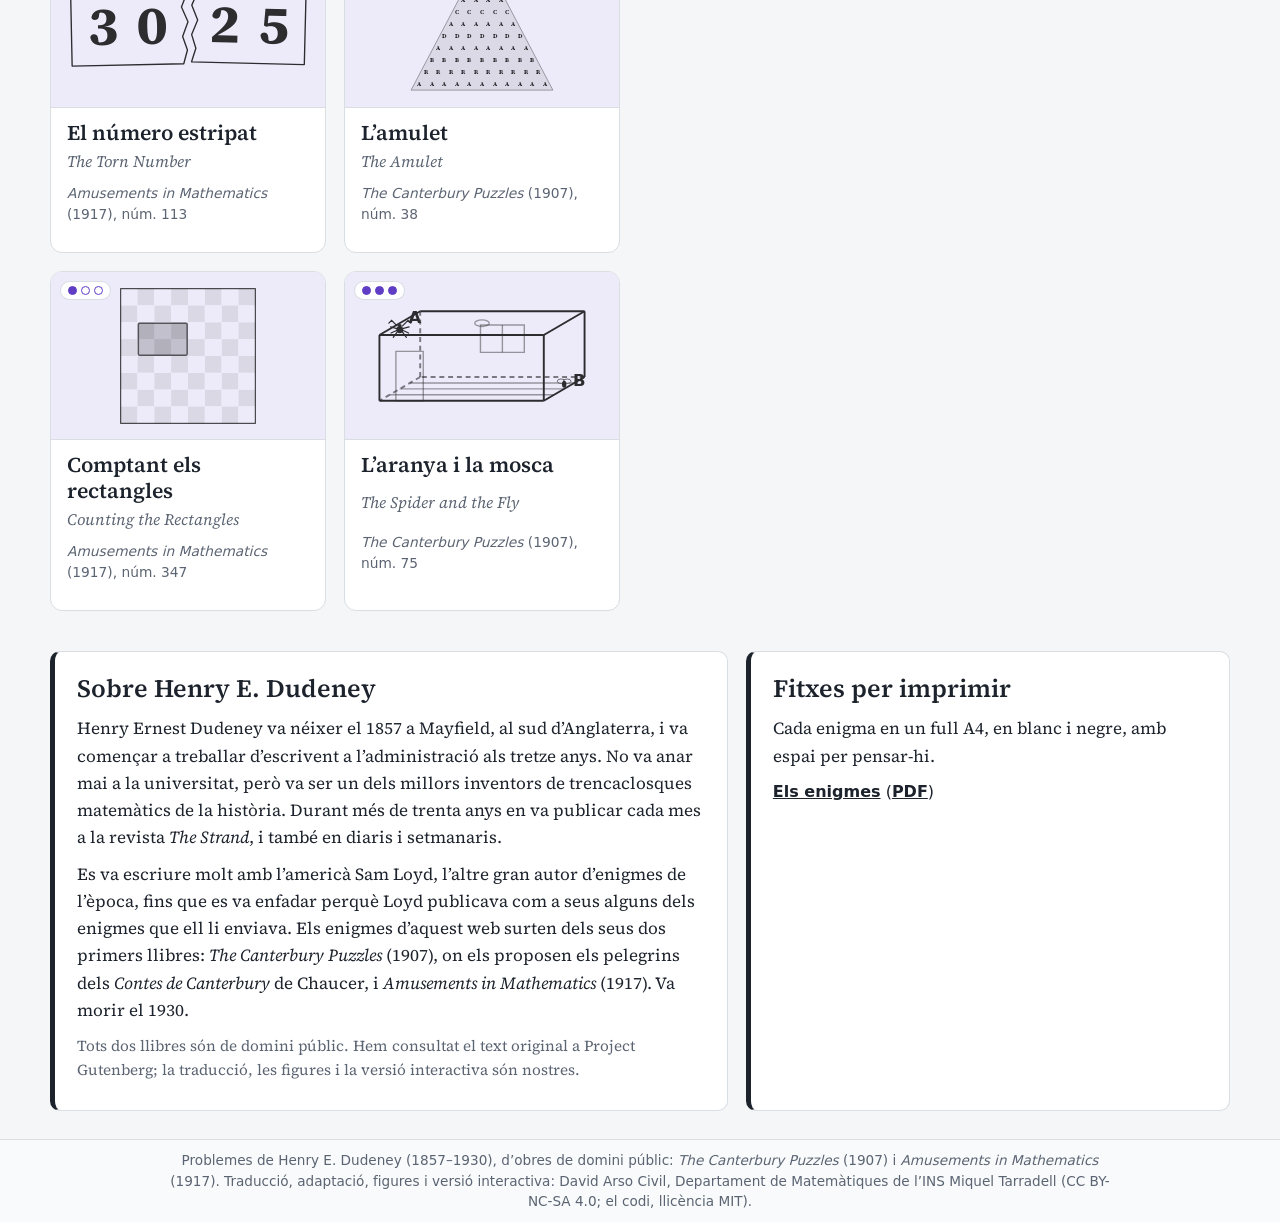
==== commit 31f34900: "Tanda 3: vuit enigmes nous (35 en total) - Dissecció: Una dissecció fàcil (AM 146, tauler retalla: p" ====
--- a/index.html
+++ b/index.html
@@ -9,7 +9,7 @@
     <link rel="stylesheet" href="css/fonts.css?v=4b616bd3">
     <link rel="stylesheet" href="css/tokens.css?v=8a20f823">
     <link rel="stylesheet" href="css/dudeney.css?v=924696cb">
-    <link rel="stylesheet" href="css/taulers.css?v=4b7eb63e">
+    <link rel="stylesheet" href="css/taulers.css?v=13c4608d">
 </head>
 <body class="pag-portada" data-tipus="disseccio">
     <header class="barra-portada">
@@ -88,27 +88,27 @@
     <script src="js/comu/registre.js?v=2ab01f93" defer></script>
     <script src="js/comu/cerca.js?v=667de718" defer></script>
     <script src="js/comu/fraccio.js?v=8e60dce4" defer></script>
-    <script src="js/disseccio/motor.js?v=200cb69a" defer></script>
+    <script src="js/disseccio/motor.js?v=282e4630" defer></script>
     <script src="js/fitxes/motor.js?v=a9085462" defer></script>
     <script src="js/mesures/motor.js?v=1f2515d5" defer></script>
     <script src="js/escacs/motor.js?v=167f7a69" defer></script>
     <script src="js/camins/motor.js?v=0021907a" defer></script>
-    <script src="js/quadrats/motor.js?v=240d9b1c" defer></script>
-    <script src="js/aritmetica/motor.js?v=be9170a6" defer></script>
-    <script src="js/disseccio/problemes.js?v=cd286f31" defer></script>
-    <script src="js/fitxes/problemes.js?v=655eaa81" defer></script>
+    <script src="js/quadrats/motor.js?v=a237cd0d" defer></script>
+    <script src="js/aritmetica/motor.js?v=34686b79" defer></script>
+    <script src="js/disseccio/problemes.js?v=30d84b96" defer></script>
+    <script src="js/fitxes/problemes.js?v=561bb20a" defer></script>
     <script src="js/mesures/problemes.js?v=23ee94a5" defer></script>
     <script src="js/escacs/problemes.js?v=c3a9a5e4" defer></script>
-    <script src="js/camins/problemes.js?v=53e43c43" defer></script>
-    <script src="js/quadrats/problemes.js?v=ddc264b9" defer></script>
-    <script src="js/aritmetica/problemes.js?v=6590eac6" defer></script>
-    <script src="js/disseccio/tauler.js?v=71f94063" defer></script>
-    <script src="js/fitxes/tauler.js?v=8998dd3a" defer></script>
+    <script src="js/camins/problemes.js?v=45f3b3e1" defer></script>
+    <script src="js/quadrats/problemes.js?v=13338631" defer></script>
+    <script src="js/aritmetica/problemes.js?v=dc6ea6f6" defer></script>
+    <script src="js/disseccio/tauler.js?v=4402cb3b" defer></script>
+    <script src="js/fitxes/tauler.js?v=7b2b3500" defer></script>
     <script src="js/mesures/tauler.js?v=633dcafc" defer></script>
     <script src="js/escacs/tauler.js?v=b092dedd" defer></script>
-    <script src="js/camins/tauler.js?v=94b32fc8" defer></script>
-    <script src="js/quadrats/tauler.js?v=61bbab9a" defer></script>
-    <script src="js/aritmetica/tauler.js?v=9fa76042" defer></script>
+    <script src="js/camins/tauler.js?v=e78270bb" defer></script>
+    <script src="js/quadrats/tauler.js?v=1f6ea6db" defer></script>
+    <script src="js/aritmetica/tauler.js?v=1d4491be" defer></script>
     <script src="js/portada.js?v=6ecf82fd" defer></script>
 </body>
 </html>
--- a/css/taulers.css
+++ b/css/taulers.css
@@ -2077,3 +2077,391 @@
     color: var(--tinta-suau);
     margin-top: 4px;
 }
+
+/* Les vuit locomotores (AM 221) */
+.vies-svg .fil-bolet {
+    stroke: var(--tinta-suau);
+    stroke-width: 7;
+    stroke-linecap: round;
+}
+.vies-svg .parada {
+    fill: var(--fusta);
+    stroke: var(--fusta-vora);
+    stroke-width: 2;
+}
+.locomotora {
+    cursor: pointer;
+    transition: transform 0.4s ease;
+}
+.locomotora .caldera,
+.locomotora .cabina,
+.locomotora .xemeneia {
+    fill: var(--tema);
+    stroke: var(--tema-fort);
+    stroke-width: 2;
+}
+.locomotora .cabina {
+    fill: color-mix(in srgb, var(--tema) 60%, var(--panell));
+}
+.locomotora .roda {
+    fill: var(--tinta);
+    stroke: var(--panell);
+    stroke-width: 1.5;
+}
+.num-loco {
+    font: 700 17px var(--serif);
+    fill: #fff;
+    text-anchor: middle;
+    dominant-baseline: central;
+}
+
+/* Una dissecció fàcil (AM 146): pintar triangles */
+.retalla-svg {
+    max-width: 560px;
+    touch-action: none;
+}
+.retalla-svg .tri {
+    fill: var(--panell);
+    stroke: var(--tinta-suau);
+    stroke-width: 0.02;
+    stroke-dasharray: 0.06 0.05;
+    cursor: pointer;
+}
+.retalla-svg .tri.sense-linies {
+    stroke: none;
+}
+.retalla-svg .tri:focus-visible {
+    stroke: var(--tema);
+    stroke-width: 0.06;
+    stroke-dasharray: none;
+}
+.retalla-svg .g0,
+.color-paleta.g0 {
+    fill: color-mix(in srgb, var(--tema) 55%, var(--panell));
+    background: color-mix(in srgb, var(--tema) 55%, var(--panell));
+}
+.retalla-svg .g1,
+.color-paleta.g1 {
+    fill: color-mix(in srgb, var(--tema) 25%, var(--panell));
+    background: color-mix(in srgb, var(--tema) 25%, var(--panell));
+}
+.retalla-svg .g2,
+.color-paleta.g2 {
+    fill: color-mix(in srgb, var(--tema) 22%, #f3d6a4);
+    background: color-mix(in srgb, var(--tema) 22%, #f3d6a4);
+}
+.retalla-svg .g3,
+.color-paleta.g3 {
+    fill: color-mix(in srgb, var(--tema) 78%, var(--tinta));
+    background: color-mix(in srgb, var(--tema) 78%, var(--tinta));
+}
+.retalla-svg .tall {
+    stroke: var(--tinta);
+    stroke-width: 0.07;
+    stroke-linecap: round;
+    pointer-events: none;
+}
+.retalla-svg .contorn-retalla {
+    fill: none;
+    stroke: var(--tinta);
+    stroke-width: 0.07;
+    stroke-linejoin: round;
+    pointer-events: none;
+}
+.paleta {
+    display: flex;
+    flex-wrap: wrap;
+    gap: 8px;
+    justify-content: center;
+}
+.color-paleta {
+    min-width: 44px;
+    height: 44px;
+    border-radius: 10px;
+    border: 2px solid var(--linia-forta);
+    font: 700 1rem var(--sans);
+    color: var(--tinta);
+    cursor: pointer;
+}
+.color-paleta.g3 {
+    color: #fff;
+}
+.color-paleta.goma {
+    background: var(--panell);
+    padding: 0 12px;
+}
+.color-paleta.actiu {
+    outline: 3px solid var(--tema);
+    outline-offset: 2px;
+}
+
+/* Un quadrat fàcil i el fuster (AM 147, AM 151): peces en una xarxa */
+.peces-svg {
+    max-width: 680px;
+    touch-action: none;
+}
+.peces-svg .punt-xarxa {
+    fill: var(--linia);
+}
+.peces-svg .lloc-objectiu {
+    fill: color-mix(in srgb, var(--tema) 8%, var(--panell));
+    stroke: var(--tinta-suau);
+    stroke-width: 0.04;
+    stroke-dasharray: 0.08 0.07;
+}
+.peces-svg.complet .lloc-objectiu {
+    stroke: var(--ok);
+    stroke-dasharray: none;
+}
+.peca-xarxa {
+    cursor: grab;
+}
+.peca-xarxa .cos-peca-xarxa {
+    stroke: var(--tinta);
+    stroke-width: 0.04;
+    stroke-linejoin: round;
+}
+.peca-xarxa.p0 .cos-peca-xarxa {
+    fill: color-mix(in srgb, var(--tema) 55%, var(--panell));
+}
+.peca-xarxa.p1 .cos-peca-xarxa {
+    fill: color-mix(in srgb, var(--tema) 25%, var(--panell));
+}
+.peca-xarxa.p2 .cos-peca-xarxa {
+    fill: color-mix(in srgb, var(--tema) 22%, #f3d6a4);
+}
+.peca-xarxa.p3 .cos-peca-xarxa {
+    fill: color-mix(in srgb, var(--tema) 40%, var(--fusta));
+}
+.peca-xarxa.triada .cos-peca-xarxa,
+.peca-xarxa:focus-visible .cos-peca-xarxa {
+    stroke: var(--tema);
+    stroke-width: 0.08;
+}
+.peca-xarxa.arrossegada {
+    cursor: grabbing;
+    filter: drop-shadow(0 0.06px 0.05px rgba(0, 0, 0, 0.3));
+}
+.num-peca-xarxa {
+    font: 700 0.38px var(--serif);
+    fill: var(--tinta);
+    text-anchor: middle;
+    dominant-baseline: central;
+    pointer-events: none;
+}
+.peces-svg .contorn-sencer {
+    fill: var(--fusta);
+    stroke: var(--tinta);
+    stroke-width: 0.05;
+    stroke-linejoin: round;
+}
+.peces-svg .lletra-punt {
+    font: 700 0.34px var(--serif);
+    fill: var(--tinta);
+    text-anchor: middle;
+    dominant-baseline: central;
+}
+
+/* Les divuit fitxes de dòmino (AM 406) */
+.domino-svg {
+    max-width: 460px;
+    touch-action: none;
+}
+.domino-svg .fons-domino {
+    fill: color-mix(in srgb, var(--tema) 10%, var(--panell));
+    stroke: var(--tinta);
+    stroke-width: 2;
+}
+.lloc-domino {
+    cursor: pointer;
+}
+.lloc-domino .buit-domino {
+    fill: transparent;
+    stroke: var(--linia);
+    stroke-width: 1.5;
+    stroke-dasharray: 4 4;
+}
+.lloc-domino.triat .buit-domino,
+.lloc-domino:focus-visible .buit-domino {
+    stroke: var(--tema);
+    stroke-width: 3;
+    stroke-dasharray: none;
+}
+.fitxa-domino {
+    cursor: pointer;
+}
+.fitxa-domino .cos-domino {
+    fill: #fbf8f0;
+    stroke: var(--tinta);
+    stroke-width: 1.6;
+}
+.fitxa-domino .ratlla-domino {
+    stroke: var(--tinta);
+    stroke-width: 1.4;
+}
+.fitxa-domino .punt-domino {
+    fill: #1d232c;
+}
+.fitxa-domino.usada {
+    opacity: 0.22;
+    cursor: default;
+}
+.fitxa-domino.triada .cos-domino,
+.fitxa-capsa:focus-visible .cos-domino {
+    stroke: var(--tema);
+    stroke-width: 3.5;
+}
+.fitxa-domino.fantasma {
+    pointer-events: none;
+    opacity: 0.85;
+    filter: drop-shadow(0 4px 4px rgba(0, 0, 0, 0.3));
+}
+.fitxa-lloc {
+    pointer-events: all;
+}
+.suma-domino {
+    font: 700 16px var(--sans);
+    fill: var(--tinta-suau);
+    text-anchor: middle;
+}
+.suma-domino.ok {
+    fill: var(--ok);
+}
+.suma-domino.mal {
+    fill: var(--error);
+}
+.domino-svg .fletxa-diag {
+    font: 13px var(--sans);
+    fill: var(--tinta-suau);
+    text-anchor: middle;
+}
+.domino-svg .titol-capsa {
+    font: 600 13px var(--sans);
+    fill: var(--tinta-suau);
+}
+
+/* Comptant els rectangles (AM 347) i l'amulet (CP 38) */
+.resposta-recompte {
+    display: flex;
+    flex-wrap: wrap;
+    gap: 8px 14px;
+    align-items: flex-end;
+    justify-content: center;
+    margin-top: 6px;
+}
+.resposta-recompte .titol-resposta {
+    width: 100%;
+    margin: 0;
+    text-align: center;
+    font-weight: 600;
+}
+.resposta-recompte label {
+    display: flex;
+    flex-direction: column;
+    gap: 3px;
+    font: 0.85rem var(--sans);
+    color: var(--tinta-suau);
+}
+.resposta-recompte input {
+    width: 8em;
+    font: 1.1rem var(--sans);
+    padding: 6px 8px;
+    border: 1.5px solid var(--linia-forta);
+    border-radius: 8px;
+    background: var(--panell);
+    color: var(--tinta);
+}
+.rectangles-svg {
+    max-width: 380px;
+    touch-action: none;
+}
+.rectangles-svg .cel {
+    fill: var(--panell);
+}
+.rectangles-svg .cel.fosca {
+    fill: color-mix(in srgb, var(--tinta) 12%, var(--panell));
+}
+.rectangles-svg .vora-rect {
+    fill: none;
+    stroke: var(--tinta);
+    stroke-width: 2.5;
+}
+.rectangles-svg .marca-rect {
+    fill: color-mix(in srgb, var(--tema) 30%, transparent);
+    stroke: var(--tema);
+    stroke-width: 3.5;
+    pointer-events: none;
+}
+.rectangles-svg .cursor-rect {
+    fill: none;
+    stroke: var(--tema);
+    stroke-width: 3;
+    stroke-dasharray: 5 4;
+    opacity: 0;
+    pointer-events: none;
+}
+.rectangles-svg.amb-cursor .cursor-rect {
+    opacity: 1;
+}
+.mides-tauler {
+    display: flex;
+    flex-wrap: wrap;
+    gap: 6px;
+    justify-content: center;
+    align-items: center;
+    font: 0.9rem var(--sans);
+}
+.btn-mida {
+    font: 600 0.85rem var(--sans);
+    padding: 4px 8px;
+    border: 1.5px solid var(--linia-forta);
+    border-radius: 6px;
+    background: var(--panell);
+    color: var(--tinta);
+    cursor: pointer;
+}
+.btn-mida.actiu {
+    background: var(--tema);
+    border-color: var(--tema);
+    color: #fff;
+}
+.amulet-svg {
+    max-width: 520px;
+}
+.amulet-svg .pergami {
+    fill: color-mix(in srgb, var(--fusta) 45%, var(--panell));
+    stroke: var(--fusta-vora);
+    stroke-width: 2;
+    stroke-linejoin: round;
+}
+.lletra-amulet {
+    cursor: pointer;
+}
+.lletra-amulet .zona {
+    fill: transparent;
+}
+.lletra-amulet .lletra {
+    font: 700 19px var(--serif);
+    fill: var(--tinta);
+    text-anchor: middle;
+    dominant-baseline: central;
+}
+.lletra-amulet.al-cami .zona {
+    fill: var(--tema);
+}
+.lletra-amulet.al-cami .lletra {
+    fill: #fff;
+}
+.amulet-svg .cami-amulet {
+    fill: none;
+    stroke: var(--tema);
+    stroke-width: 4;
+    stroke-linejoin: round;
+    opacity: 0.5;
+    pointer-events: none;
+}
+.compte-amulet {
+    font: 600 10px var(--sans);
+    fill: var(--tema-fort);
+    text-anchor: middle;
+}
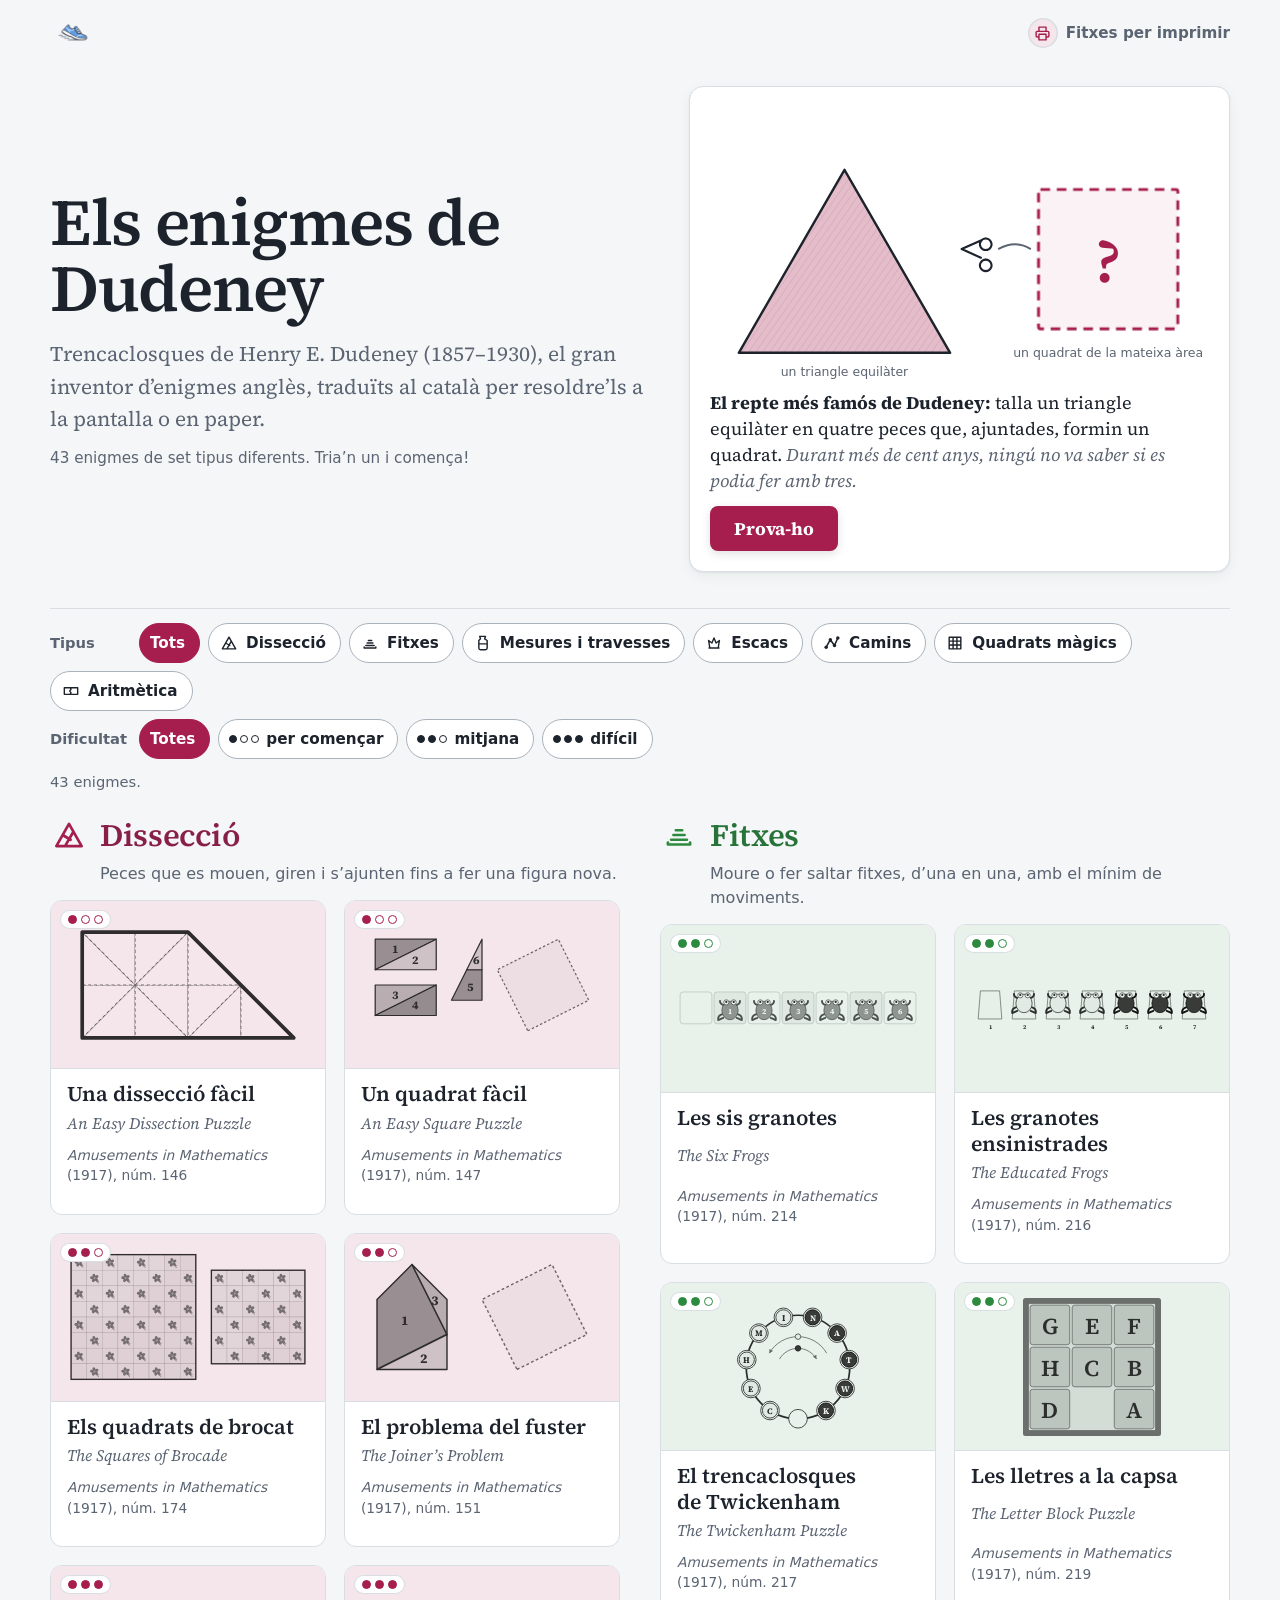
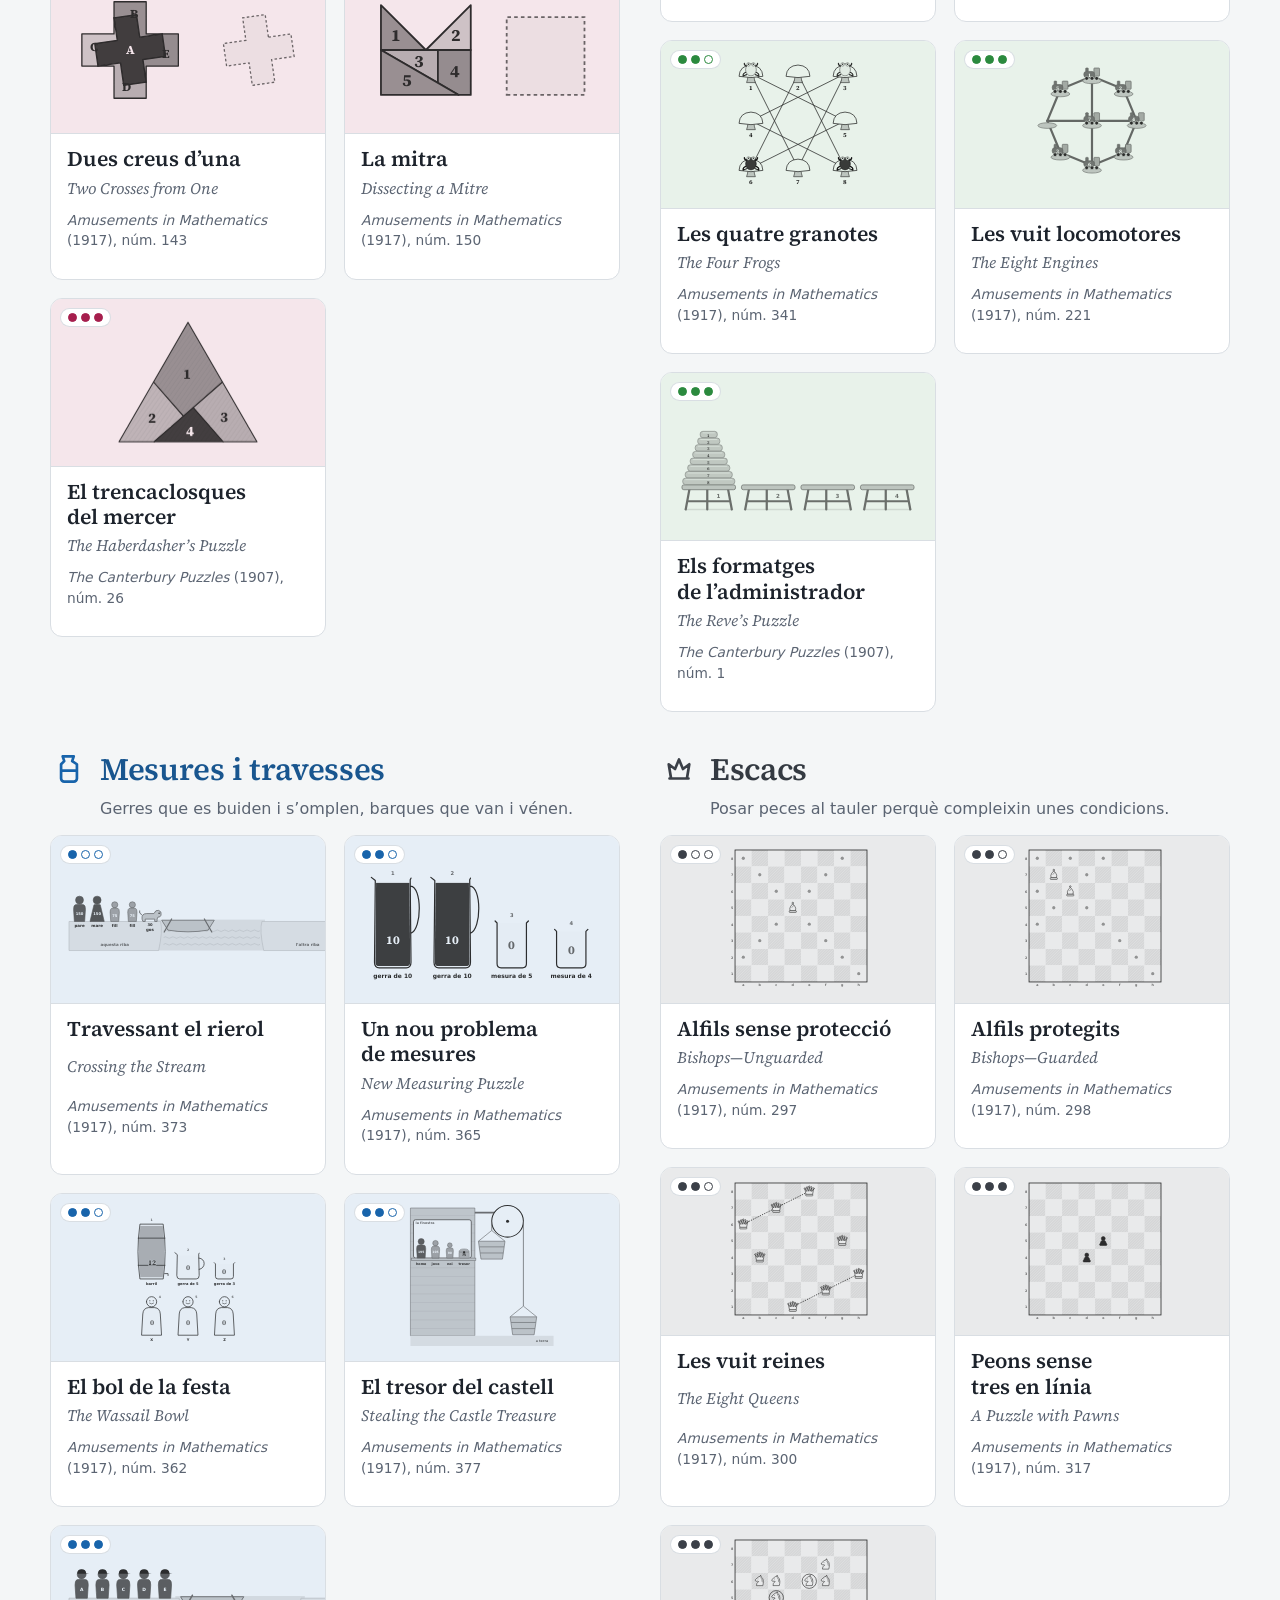
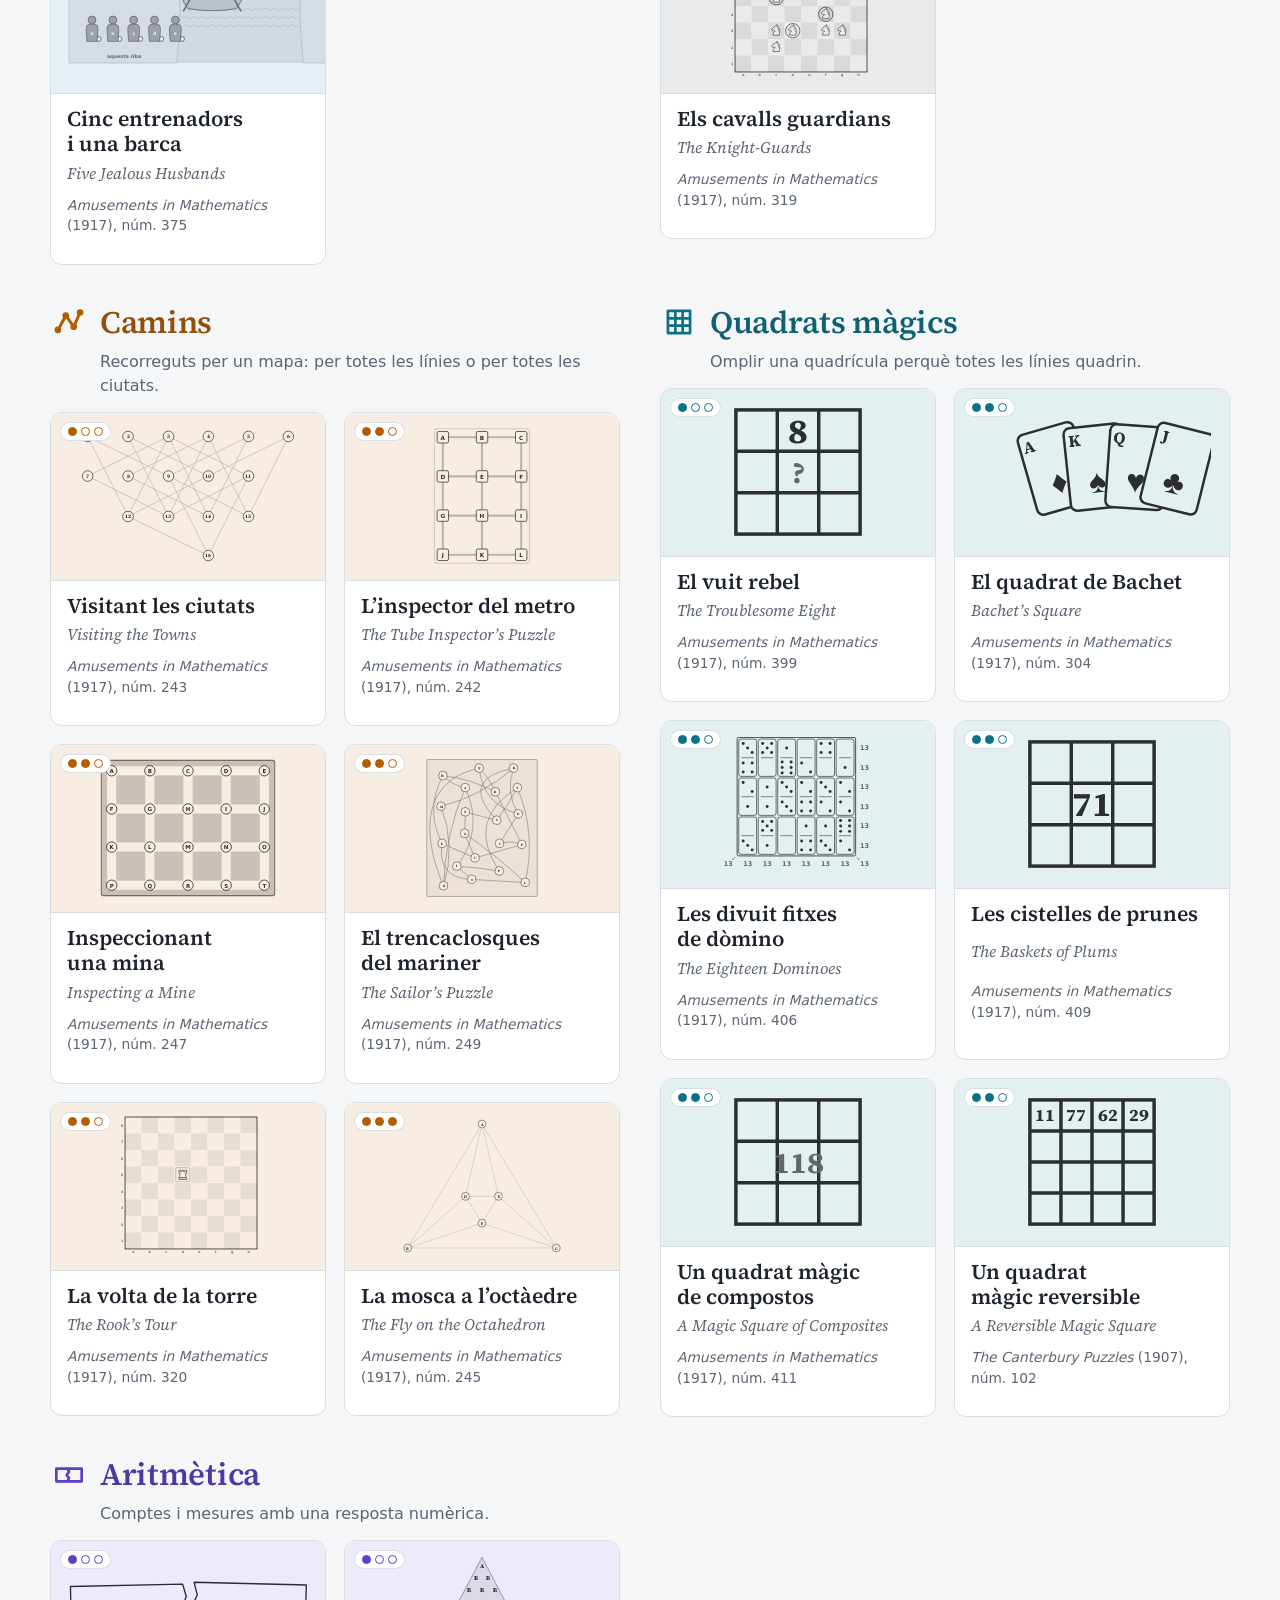
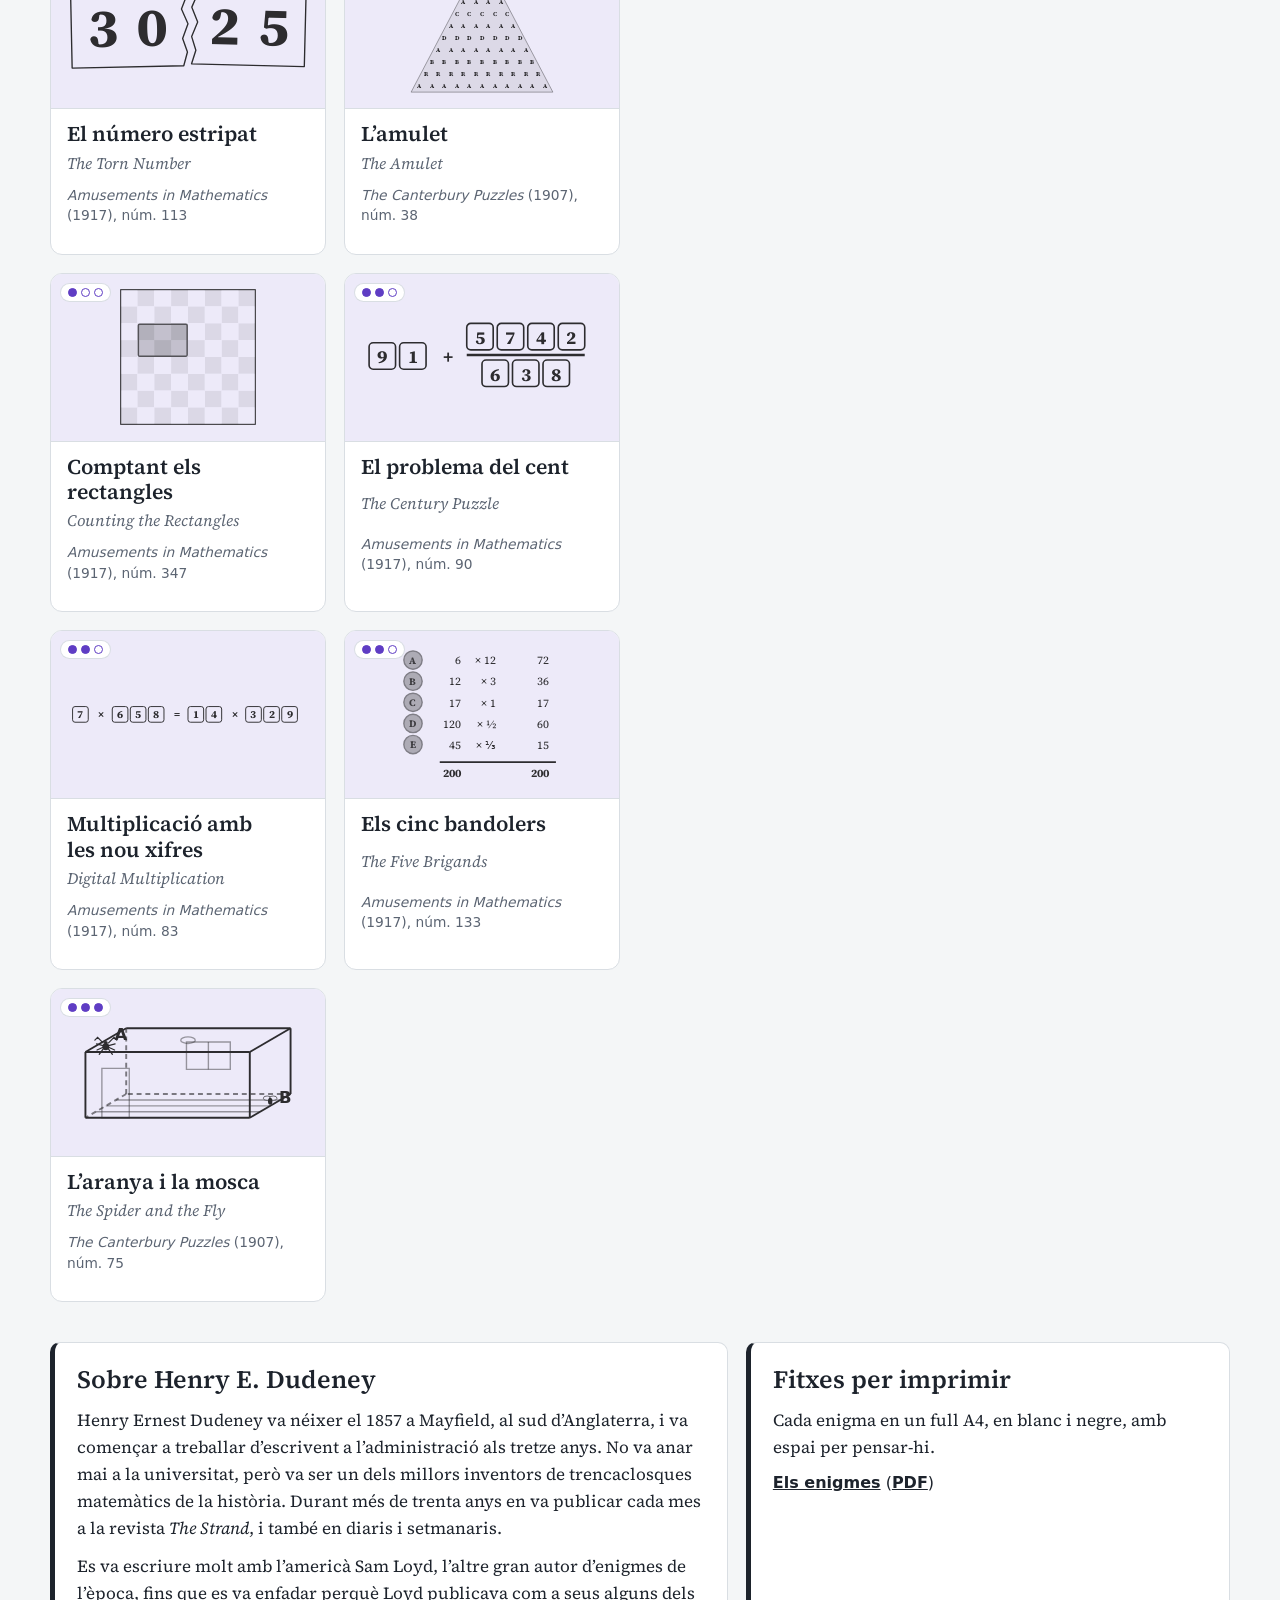
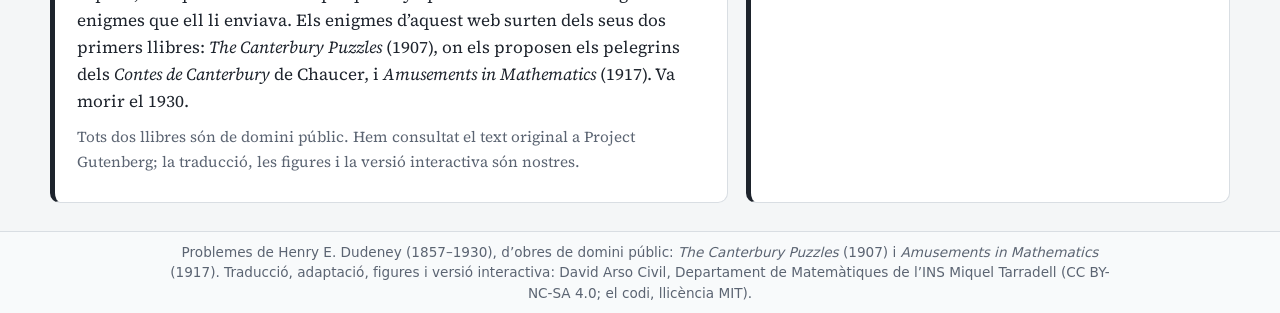
==== commit 381dae9c: "Tanda 4: creus, mitra, cent, multiplicació, bandolers, prunes, compostos i quadrat reversible Co-Aut" ====
--- a/index.html
+++ b/index.html
@@ -8,8 +8,8 @@
     <link rel="icon" href="icon.png">
     <link rel="stylesheet" href="css/fonts.css?v=4b616bd3">
     <link rel="stylesheet" href="css/tokens.css?v=8a20f823">
-    <link rel="stylesheet" href="css/dudeney.css?v=924696cb">
-    <link rel="stylesheet" href="css/taulers.css?v=13c4608d">
+    <link rel="stylesheet" href="css/dudeney.css?v=ae9e88cb">
+    <link rel="stylesheet" href="css/taulers.css?v=ed6607c9">
 </head>
 <body class="pag-portada" data-tipus="disseccio">
     <header class="barra-portada">
@@ -93,22 +93,22 @@
     <script src="js/mesures/motor.js?v=1f2515d5" defer></script>
     <script src="js/escacs/motor.js?v=167f7a69" defer></script>
     <script src="js/camins/motor.js?v=0021907a" defer></script>
-    <script src="js/quadrats/motor.js?v=a237cd0d" defer></script>
-    <script src="js/aritmetica/motor.js?v=34686b79" defer></script>
-    <script src="js/disseccio/problemes.js?v=30d84b96" defer></script>
+    <script src="js/quadrats/motor.js?v=d4fc9fdf" defer></script>
+    <script src="js/aritmetica/motor.js?v=97320894" defer></script>
+    <script src="js/disseccio/problemes.js?v=d6471912" defer></script>
     <script src="js/fitxes/problemes.js?v=561bb20a" defer></script>
     <script src="js/mesures/problemes.js?v=23ee94a5" defer></script>
     <script src="js/escacs/problemes.js?v=c3a9a5e4" defer></script>
     <script src="js/camins/problemes.js?v=45f3b3e1" defer></script>
-    <script src="js/quadrats/problemes.js?v=13338631" defer></script>
-    <script src="js/aritmetica/problemes.js?v=dc6ea6f6" defer></script>
-    <script src="js/disseccio/tauler.js?v=4402cb3b" defer></script>
+    <script src="js/quadrats/problemes.js?v=3024698a" defer></script>
+    <script src="js/aritmetica/problemes.js?v=bc6c7c51" defer></script>
+    <script src="js/disseccio/tauler.js?v=a11196b2" defer></script>
     <script src="js/fitxes/tauler.js?v=7b2b3500" defer></script>
     <script src="js/mesures/tauler.js?v=633dcafc" defer></script>
     <script src="js/escacs/tauler.js?v=b092dedd" defer></script>
     <script src="js/camins/tauler.js?v=e78270bb" defer></script>
-    <script src="js/quadrats/tauler.js?v=1f6ea6db" defer></script>
-    <script src="js/aritmetica/tauler.js?v=1d4491be" defer></script>
-    <script src="js/portada.js?v=6ecf82fd" defer></script>
+    <script src="js/quadrats/tauler.js?v=4cc888d7" defer></script>
+    <script src="js/aritmetica/tauler.js?v=a413fabe" defer></script>
+    <script src="js/portada.js?v=fa2af0fc" defer></script>
 </body>
 </html>
--- a/css/dudeney.css
+++ b/css/dudeney.css
@@ -1493,6 +1493,9 @@
     font-size: 26px;
     fill: var(--tinta-suau);
 }
+.gravat .gr-xifra.mini {
+    font-size: 15px;
+}
 .gravat .gr-carta {
     fill: #fff;
     stroke: var(--tinta);
--- a/css/taulers.css
+++ b/css/taulers.css
@@ -1126,9 +1126,14 @@
 @media (min-width: 1180px) {
     .tauler.magic {
         flex-direction: row;
+        flex-wrap: wrap;
         justify-content: center;
         align-items: flex-start;
         gap: 28px;
+    }
+    .tauler.magic > .eines-tauler {
+        flex-basis: 100%;
+        justify-content: center;
     }
 }
 @media (max-width: 420px) {
@@ -2465,3 +2470,216 @@
     fill: var(--tema-fort);
     text-anchor: middle;
 }
+.peca-fixa .cos-peca-xarxa {
+    fill: color-mix(in srgb, var(--tema) 70%, var(--tinta));
+    stroke: var(--tinta);
+    stroke-width: 0.04;
+}
+.peca-fixa .num-peca-xarxa {
+    fill: #fff;
+}
+.peces-svg .construccio {
+    fill: none;
+    stroke: var(--tinta-suau);
+    stroke-width: 0.03;
+    stroke-dasharray: 0.07 0.06;
+}
+
+/* Les nou xifres (AM 90, AM 83) i els bandolers (AM 133) */
+.expressio {
+    display: flex;
+    flex-wrap: wrap;
+    align-items: center;
+    justify-content: center;
+    gap: 6px 8px;
+    margin: 8px 0;
+}
+.grup-xifres {
+    display: inline-flex;
+    gap: 3px;
+}
+.frac-xifres {
+    display: inline-flex;
+    flex-direction: column;
+    align-items: center;
+    gap: 6px;
+    padding: 0 4px;
+}
+.frac-xifres > .grup-xifres:first-child {
+    padding-bottom: 6px;
+    border-bottom: 3px solid var(--tinta);
+}
+.casella-xifra {
+    width: 38px;
+    height: 44px;
+    border: 2px solid var(--linia-forta);
+    border-radius: 7px;
+    background: var(--panell);
+    font: 700 1.4rem var(--serif);
+    color: var(--tinta);
+    cursor: pointer;
+}
+.casella-xifra.triada {
+    border-color: var(--tema);
+    box-shadow: 0 0 0 3px color-mix(in srgb, var(--tema) 30%, transparent);
+}
+.expressio .op {
+    font: 700 1.3rem var(--serif);
+    color: var(--tinta);
+}
+.paleta-xifres {
+    display: flex;
+    flex-wrap: wrap;
+    gap: 6px;
+    justify-content: center;
+}
+.xifra-paleta {
+    width: 42px;
+    height: 42px;
+    border-radius: 50%;
+    border: 2px solid var(--tema);
+    background: var(--tema-clar);
+    font: 700 1.2rem var(--serif);
+    color: var(--tinta);
+    cursor: pointer;
+}
+.xifra-paleta.usada {
+    opacity: 0.35;
+}
+.compte-xifres {
+    font: 1rem var(--serif);
+    text-align: center;
+    margin: 4px 0;
+    white-space: pre-wrap;
+}
+.trobades {
+    list-style: none;
+    padding: 0;
+    margin: 4px 0 0;
+    font: 0.95rem var(--serif);
+    text-align: center;
+    color: var(--tinta-suau);
+}
+.xifres-svg {
+    max-width: 420px;
+}
+.xifres-svg .casella-fig {
+    fill: var(--panell);
+    stroke: var(--tinta);
+    stroke-width: 1.6;
+}
+.xifres-svg .xifra-fig,
+.xifres-svg .op-fig {
+    font: 700 18px var(--serif);
+    fill: var(--tinta);
+    text-anchor: middle;
+    dominant-baseline: central;
+}
+.ratlla-fig {
+    stroke: var(--tinta);
+    stroke-width: 2.5;
+}
+.llista-cent {
+    font-family: var(--serif);
+    line-height: 1.8;
+}
+.taula-bandolers {
+    border-collapse: collapse;
+    font: 1rem var(--sans);
+}
+.taula-bandolers th,
+.taula-bandolers td {
+    padding: 4px 6px;
+    text-align: center;
+}
+.taula-bandolers th {
+    text-align: left;
+    font-weight: 600;
+}
+.taula-bandolers .quantitat {
+    width: 4em;
+    font: 1.05rem var(--sans);
+    text-align: center;
+    padding: 4px;
+    border: 1.5px solid var(--linia-forta);
+    border-radius: 6px;
+    background: var(--panell);
+    color: var(--tinta);
+}
+.btn-pas {
+    width: 30px;
+    height: 30px;
+    border-radius: 6px;
+    border: 1.5px solid var(--linia-forta);
+    background: var(--panell-2);
+    color: var(--tinta);
+    font: 700 1rem var(--sans);
+    cursor: pointer;
+    margin: 0 3px;
+}
+.taula-bandolers .factor {
+    color: var(--tinta-suau);
+}
+.taula-bandolers .resultat {
+    font-weight: 700;
+    min-width: 3em;
+}
+.sumes-bandolers td,
+.sumes-bandolers th {
+    border-top: 2px solid var(--tinta);
+    font-weight: 700;
+}
+.sumes-bandolers .ok {
+    color: var(--ok);
+}
+.bandolers-svg {
+    max-width: 260px;
+}
+.bandolers-svg .dobla {
+    fill: var(--llimonada);
+    stroke: var(--formatge-vora);
+    stroke-width: 2;
+}
+.bandolers-svg .inicial-bandoler {
+    font: 700 14px var(--serif);
+    fill: var(--llimonada-text);
+    text-anchor: middle;
+}
+.bandolers-svg .fila-bandoler {
+    font: 16px var(--serif);
+    fill: var(--tinta);
+    text-anchor: end;
+}
+.bandolers-svg .fila-bandoler.total {
+    font-weight: 700;
+}
+
+/* Quadrats màgics de 4 × 4 (CP 102) i el full girat */
+.quadrat-magic.de4 {
+    grid-template-columns: 44px repeat(4, minmax(56px, 74px)) 44px;
+    grid-template-rows: repeat(4, 70px) 46px;
+}
+.quadrat-magic.de4 .cel {
+    font-size: 1.9rem;
+}
+.quadrat-magic.girat .cel {
+    background: var(--panell-2);
+    cursor: default;
+}
+.quadrat-magic .no-gira {
+    color: var(--error);
+}
+.quadrat-magic.estatic.de4 {
+    grid-template-columns: repeat(4, 64px);
+    grid-template-rows: repeat(4, 64px);
+}
+.quadrat-magic.estatic.de4 .cel {
+    font-size: 1.5rem;
+}
+.fila-diagrames .quadrat-magic.estatic:not(.de4) {
+    grid-template-columns: repeat(3, 62px);
+    grid-template-rows: repeat(3, 62px);
+}
+.fila-diagrames .quadrat-magic.estatic:not(.de4) .cel {
+    font-size: 1.25rem;
+}
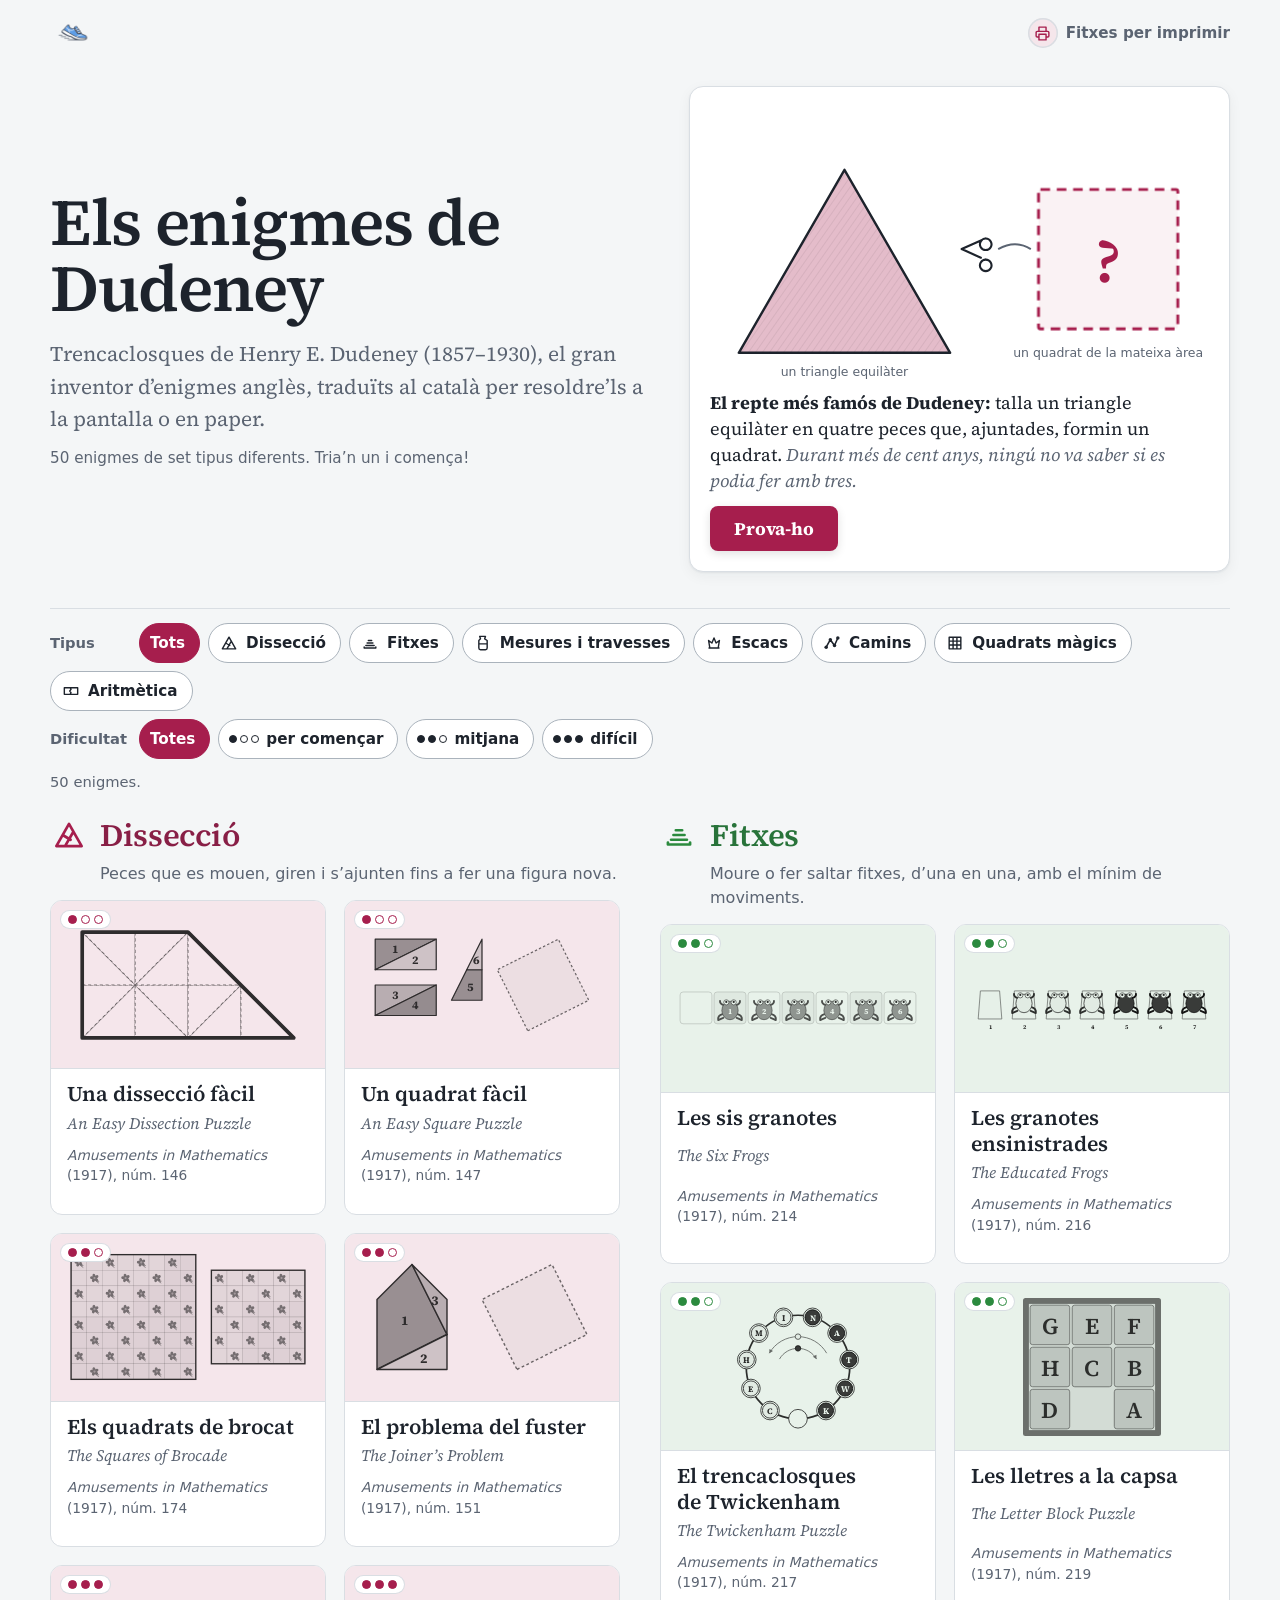
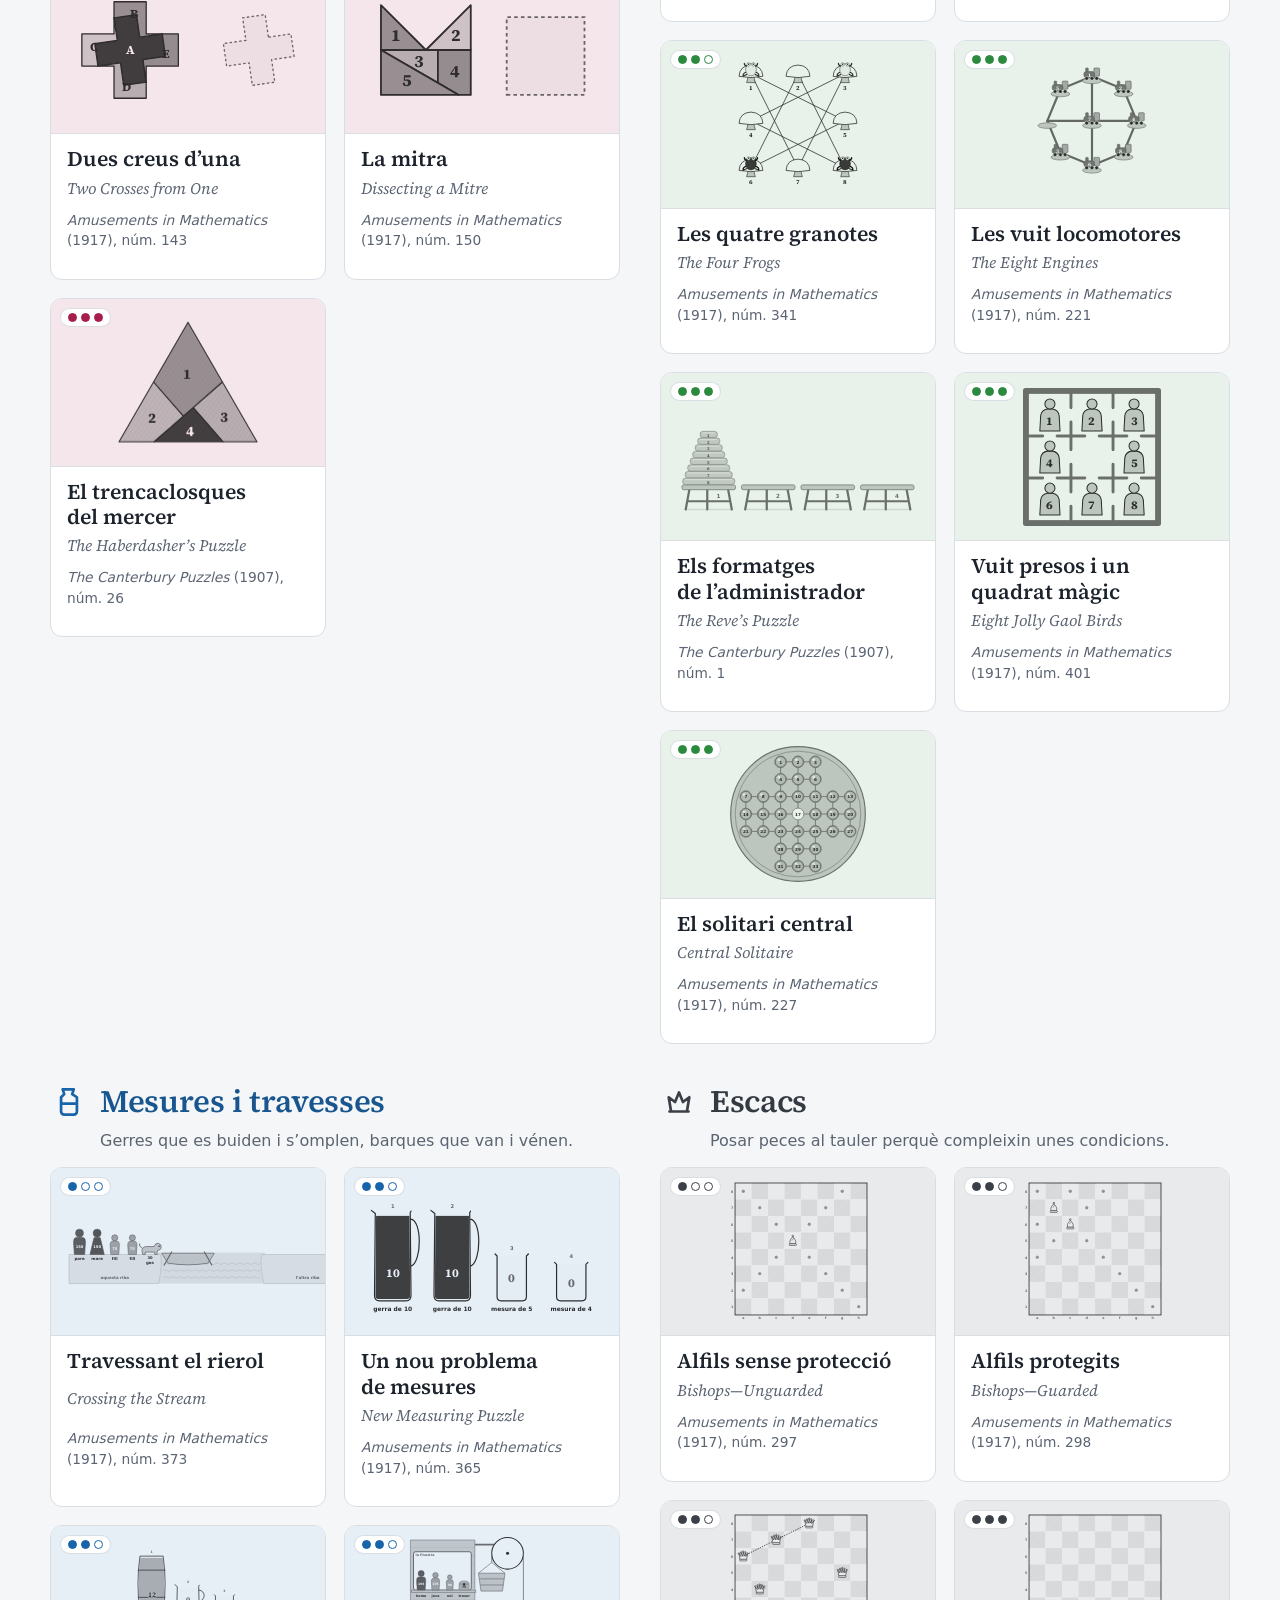
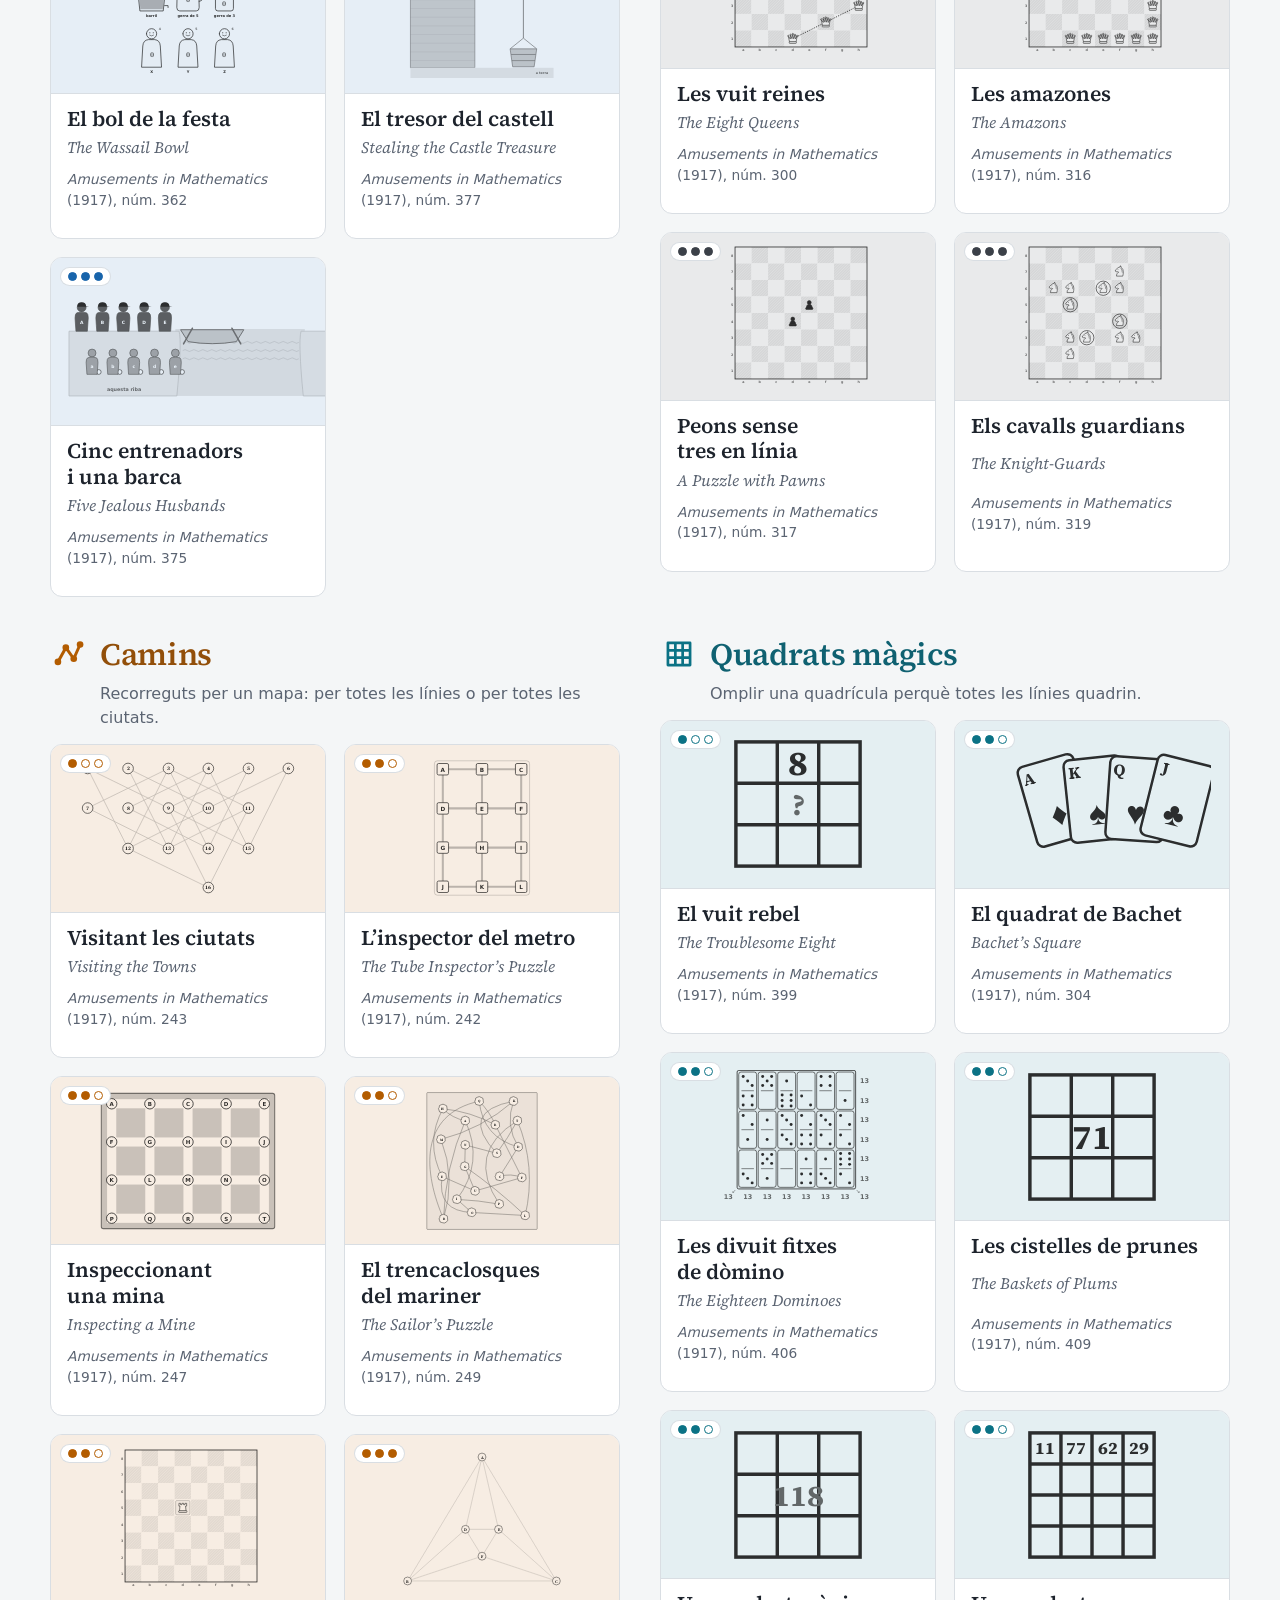
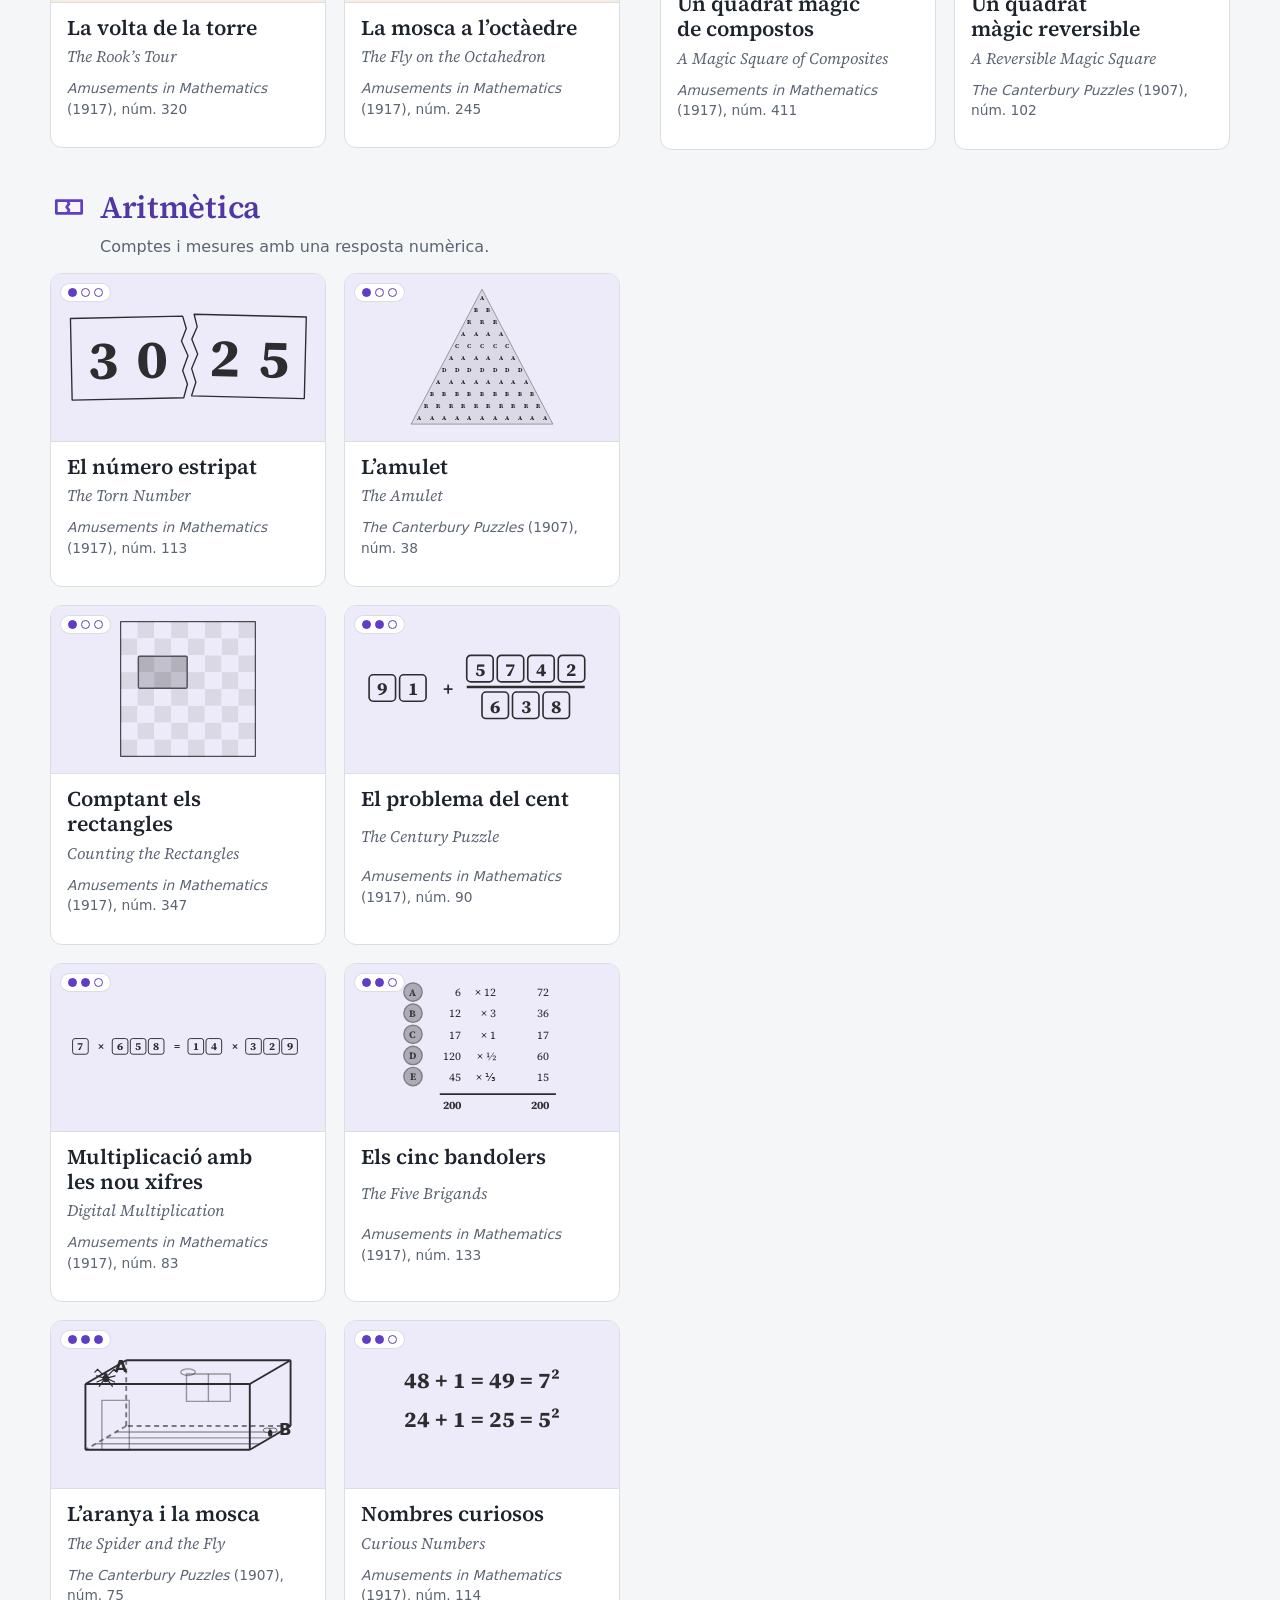
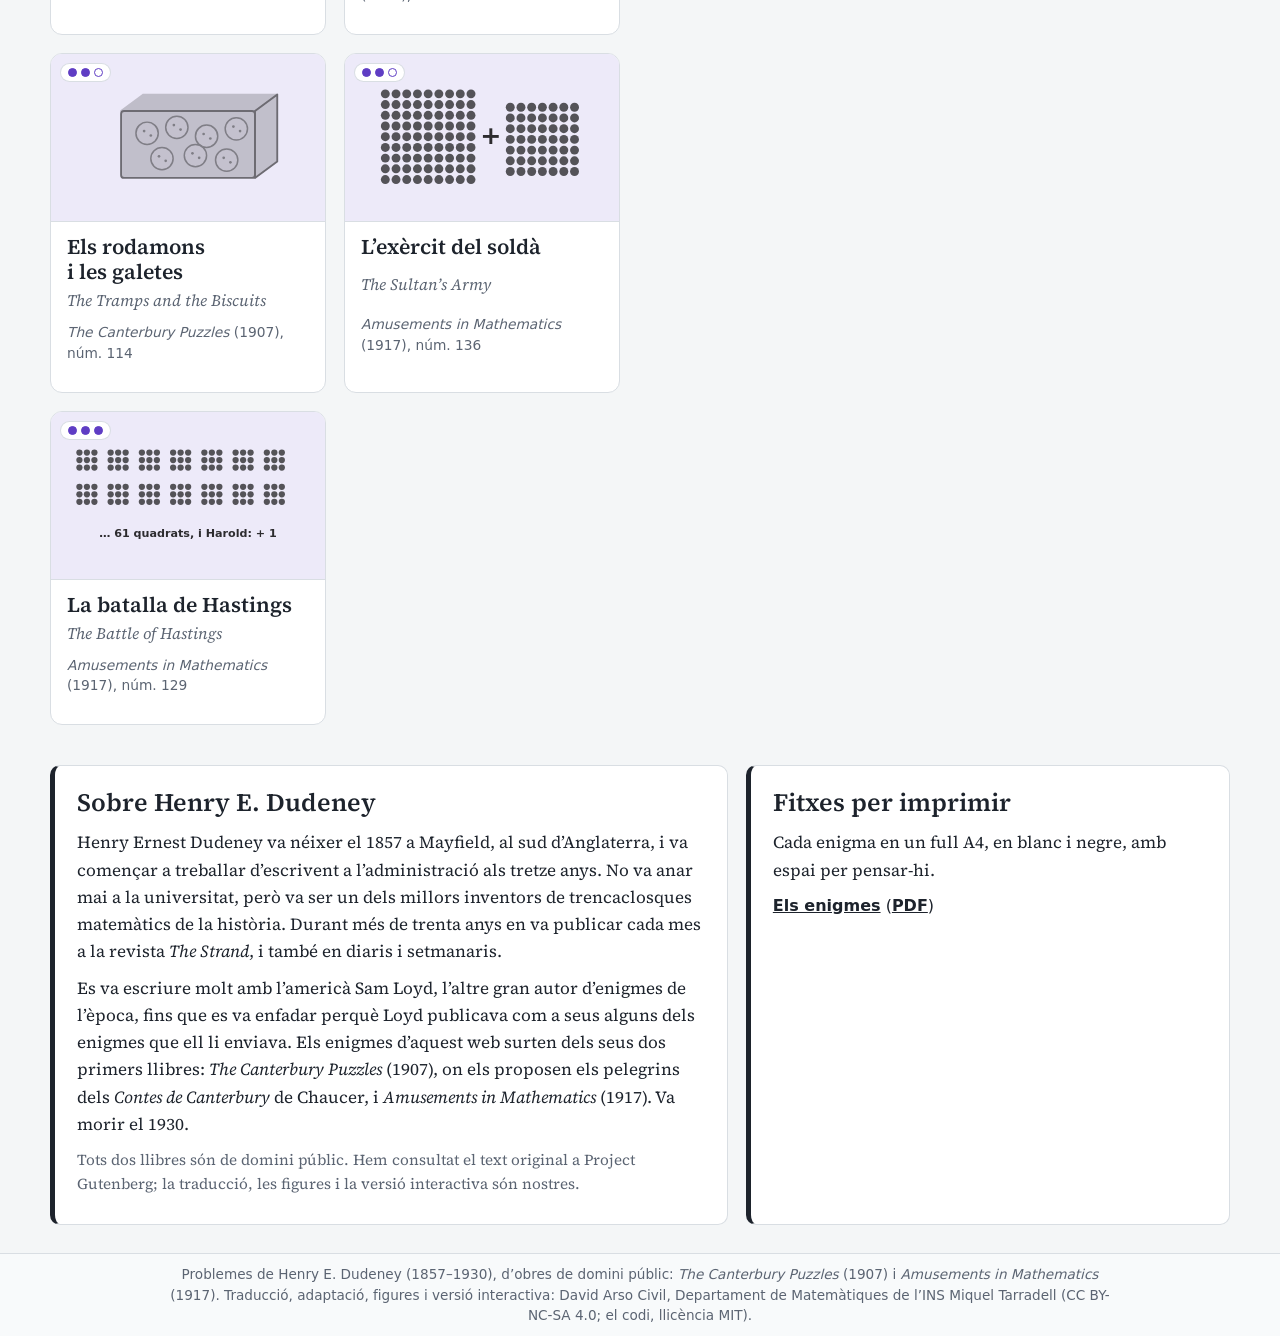
==== commit 02fee335: "Auto-extract uploaded zip" ====
--- a/index.html
+++ b/index.html
@@ -9,7 +9,7 @@
     <link rel="stylesheet" href="css/fonts.css?v=4b616bd3">
     <link rel="stylesheet" href="css/tokens.css?v=8a20f823">
     <link rel="stylesheet" href="css/dudeney.css?v=ae9e88cb">
-    <link rel="stylesheet" href="css/taulers.css?v=ed6607c9">
+    <link rel="stylesheet" href="css/taulers.css?v=45d68f15">
 </head>
 <body class="pag-portada" data-tipus="disseccio">
     <header class="barra-portada">
@@ -89,26 +89,26 @@
     <script src="js/comu/cerca.js?v=667de718" defer></script>
     <script src="js/comu/fraccio.js?v=8e60dce4" defer></script>
     <script src="js/disseccio/motor.js?v=282e4630" defer></script>
-    <script src="js/fitxes/motor.js?v=a9085462" defer></script>
+    <script src="js/fitxes/motor.js?v=bf7dff8a" defer></script>
     <script src="js/mesures/motor.js?v=1f2515d5" defer></script>
-    <script src="js/escacs/motor.js?v=167f7a69" defer></script>
+    <script src="js/escacs/motor.js?v=57233627" defer></script>
     <script src="js/camins/motor.js?v=0021907a" defer></script>
     <script src="js/quadrats/motor.js?v=d4fc9fdf" defer></script>
-    <script src="js/aritmetica/motor.js?v=97320894" defer></script>
+    <script src="js/aritmetica/motor.js?v=2faa8530" defer></script>
     <script src="js/disseccio/problemes.js?v=d6471912" defer></script>
-    <script src="js/fitxes/problemes.js?v=561bb20a" defer></script>
+    <script src="js/fitxes/problemes.js?v=47adfeb1" defer></script>
     <script src="js/mesures/problemes.js?v=23ee94a5" defer></script>
-    <script src="js/escacs/problemes.js?v=c3a9a5e4" defer></script>
+    <script src="js/escacs/problemes.js?v=ea96a8ed" defer></script>
     <script src="js/camins/problemes.js?v=45f3b3e1" defer></script>
     <script src="js/quadrats/problemes.js?v=3024698a" defer></script>
-    <script src="js/aritmetica/problemes.js?v=bc6c7c51" defer></script>
+    <script src="js/aritmetica/problemes.js?v=21858737" defer></script>
     <script src="js/disseccio/tauler.js?v=a11196b2" defer></script>
-    <script src="js/fitxes/tauler.js?v=7b2b3500" defer></script>
+    <script src="js/fitxes/tauler.js?v=e861cd72" defer></script>
     <script src="js/mesures/tauler.js?v=633dcafc" defer></script>
-    <script src="js/escacs/tauler.js?v=b092dedd" defer></script>
+    <script src="js/escacs/tauler.js?v=184ef141" defer></script>
     <script src="js/camins/tauler.js?v=e78270bb" defer></script>
     <script src="js/quadrats/tauler.js?v=4cc888d7" defer></script>
-    <script src="js/aritmetica/tauler.js?v=a413fabe" defer></script>
+    <script src="js/aritmetica/tauler.js?v=142b28a9" defer></script>
     <script src="js/portada.js?v=fa2af0fc" defer></script>
 </body>
 </html>
--- a/css/taulers.css
+++ b/css/taulers.css
@@ -2683,3 +2683,236 @@
 .fila-diagrames .quadrat-magic.estatic:not(.de4) .cel {
     font-size: 1.25rem;
 }
+
+/* ══════════════════════════════════════════════
+   ENTRADA: s'escriu un nombre (tanda 5: AM 114, CP 114, AM 136, AM 129)
+══════════════════════════════════════════════ */
+.tauler-entrada {
+    display: flex;
+    flex-direction: column;
+    align-items: center;
+    gap: 12px;
+    width: 100%;
+}
+.tauler-entrada .resposta-recompte input {
+    width: 14em;
+    max-width: 70vw;
+}
+.compte-entrada {
+    font-size: 1.15rem;
+    max-width: 100%;
+    overflow-wrap: anywhere;
+}
+.compte-entrada .pista-entrada {
+    font: 0.95rem var(--sans);
+    color: var(--tinta-suau);
+}
+.compte-entrada .nombre-llarg {
+    word-break: break-all;
+}
+.llista-quadrats {
+    list-style: none;
+    margin: 6px 0 0;
+    padding: 0;
+    display: grid;
+    grid-template-columns: repeat(auto-fill, minmax(15em, 1fr));
+    gap: 2px 18px;
+    font: 0.95rem var(--sans);
+    text-align: left;
+}
+.taula-galetes,
+.taula-reduides {
+    border-collapse: collapse;
+    font: 0.95rem var(--sans);
+    margin: 0 auto;
+}
+.taula-galetes th,
+.taula-galetes td,
+.taula-reduides th,
+.taula-reduides td {
+    padding: 3px 8px;
+    border-bottom: 1px solid var(--linia);
+    text-align: right;
+}
+.taula-galetes th:first-child {
+    text-align: left;
+}
+.taula-galetes tr.mati {
+    font-weight: 700;
+}
+.taula-reduides tr.destacada td {
+    font-weight: 700;
+    color: var(--tema-fort);
+}
+.ajuda-reduides {
+    width: 100%;
+    max-width: 560px;
+    font: 0.95rem var(--sans);
+    overflow-x: auto;
+}
+.ajuda-reduides summary {
+    cursor: pointer;
+    font-weight: 600;
+    color: var(--tema-fort);
+}
+.ajuda-reduides .btn-sec {
+    margin: 6px 0;
+}
+.entrada-svg {
+    max-width: 340px;
+}
+.entrada-svg .nombre-figura {
+    font: 700 30px var(--serif);
+    fill: var(--tinta);
+    text-anchor: middle;
+}
+.entrada-svg .signe-figura {
+    font: 700 34px var(--sans);
+    fill: var(--tinta);
+    text-anchor: middle;
+}
+.entrada-svg .signe-figura.petit {
+    font: 600 15px var(--sans);
+}
+.entrada-svg .soldat {
+    fill: var(--tema);
+}
+.entrada-svg .capsa-galetes {
+    fill: var(--fusta);
+    stroke: var(--fusta-vora);
+    stroke-width: 2.5;
+    stroke-linejoin: round;
+}
+.entrada-svg .tapa-galetes {
+    fill: var(--fusta-vora);
+    stroke: var(--fusta-vora);
+    stroke-width: 2.5;
+    stroke-linejoin: round;
+    opacity: 0.35;
+}
+.entrada-svg .galeta {
+    fill: var(--formatge);
+    stroke: var(--formatge-vora);
+    stroke-width: 2;
+}
+.entrada-svg .forat-galeta {
+    fill: var(--formatge-vora);
+}
+
+/* Vuit presos i un quadrat màgic (AM 401): el tauler de blocs amb figura 'pres' */
+.preso-svg .fons-capsa {
+    fill: var(--panell);
+}
+.preso-svg .paret-preso {
+    stroke: var(--fusta-vora);
+    stroke-width: 7;
+    stroke-linecap: round;
+    fill: none;
+}
+.bloc.pres .zona-pres {
+    fill: transparent;
+    stroke: none;
+}
+.bloc.pres .cos-pres {
+    fill: var(--fusta);
+    stroke: var(--tinta);
+    stroke-width: 2.5;
+    stroke-linejoin: round;
+}
+.bloc.pres.pot .cos-pres {
+    stroke: var(--tema);
+    stroke-width: 3.5;
+}
+.bloc.pres:focus-visible .zona-pres {
+    stroke: var(--tema);
+    stroke-width: 4;
+}
+.num-pres {
+    font: 700 28px var(--serif);
+    fill: var(--tinta);
+    text-anchor: middle;
+    dominant-baseline: central;
+}
+.dos-quadrats {
+    display: flex;
+    flex-wrap: wrap;
+    gap: 24px;
+    justify-content: center;
+}
+
+/* El solitari central (AM 227) */
+.solitari-svg {
+    max-width: 520px;
+    touch-action: none;
+}
+.solitari-svg .taulell-sol {
+    fill: var(--fusta);
+    stroke: var(--fusta-vora);
+    stroke-width: 4;
+}
+.solitari-svg .vora-sol {
+    fill: none;
+    stroke: var(--fusta-vora);
+    stroke-width: 2;
+}
+.solitari-svg .linies-sol line {
+    stroke: var(--fusta-vora);
+    stroke-width: 3;
+}
+.forat-sol {
+    cursor: pointer;
+}
+.forat-sol .zona-sol {
+    fill: transparent;
+}
+.forat-sol .clot-sol {
+    fill: var(--panell);
+    stroke: var(--fusta-vora);
+    stroke-width: 2.5;
+}
+.forat-sol .bola-sol {
+    display: none;
+}
+.forat-sol.ple .bola-sol {
+    display: inline;
+}
+.forat-sol .vidre-sol {
+    fill: var(--aigua);
+    stroke: var(--tinta);
+    stroke-width: 2;
+}
+.forat-sol .brill-sol {
+    fill: #fff;
+    opacity: 0.7;
+}
+.forat-sol .num-sol {
+    font: 600 15px var(--sans);
+    fill: var(--tinta);
+    text-anchor: middle;
+    dominant-baseline: central;
+    pointer-events: none;
+}
+.forat-sol.triat .vidre-sol {
+    fill: var(--tema);
+    stroke: var(--tema-fort);
+    stroke-width: 3;
+}
+.forat-sol.triat .num-sol {
+    fill: #fff;
+}
+.forat-sol.desti .clot-sol {
+    stroke: var(--tema);
+    stroke-width: 4;
+    stroke-dasharray: 5 4;
+}
+.forat-sol:focus-visible .clot-sol {
+    stroke: var(--tema);
+    stroke-width: 5;
+}
+.forat-sol.arrossegada .bola-sol {
+    filter: drop-shadow(0 5px 4px rgba(0, 0, 0, 0.3));
+}
+.marques .no-atacada {
+    fill: var(--tinta);
+    pointer-events: none;
+}
